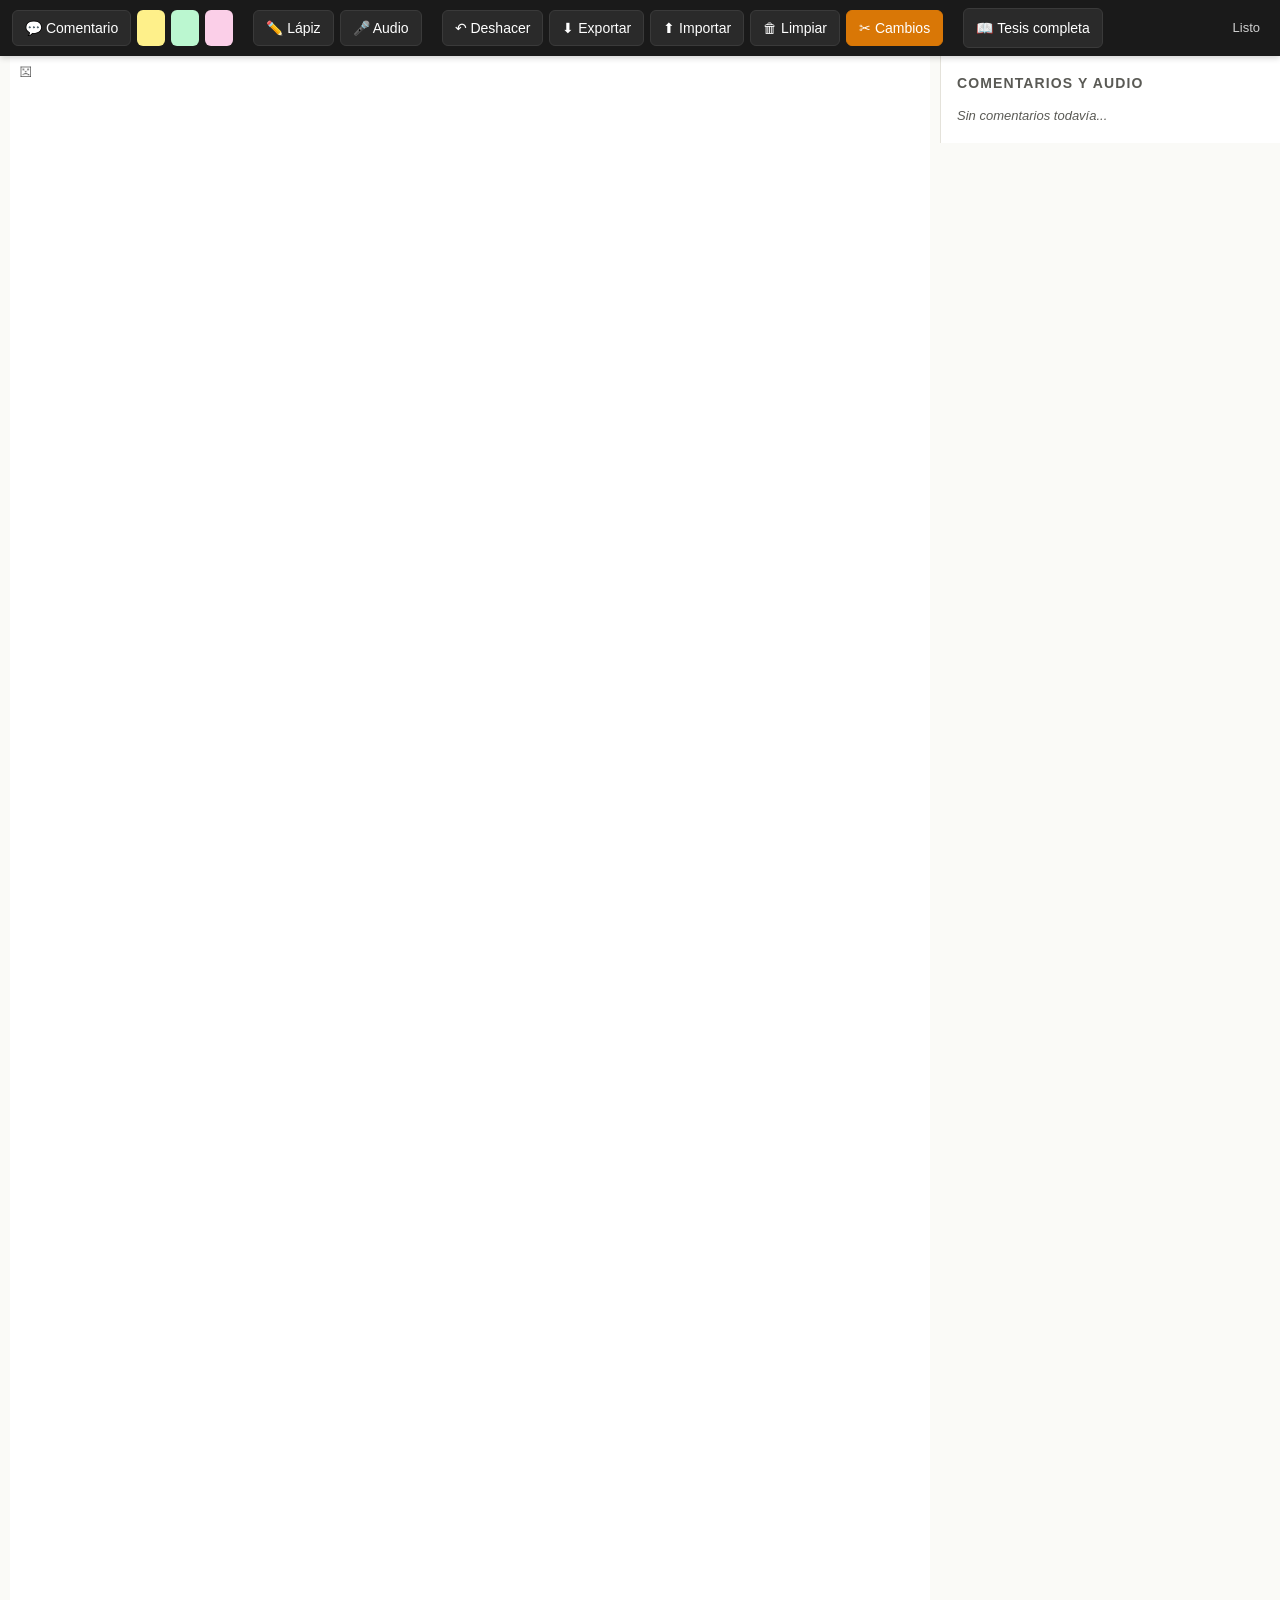
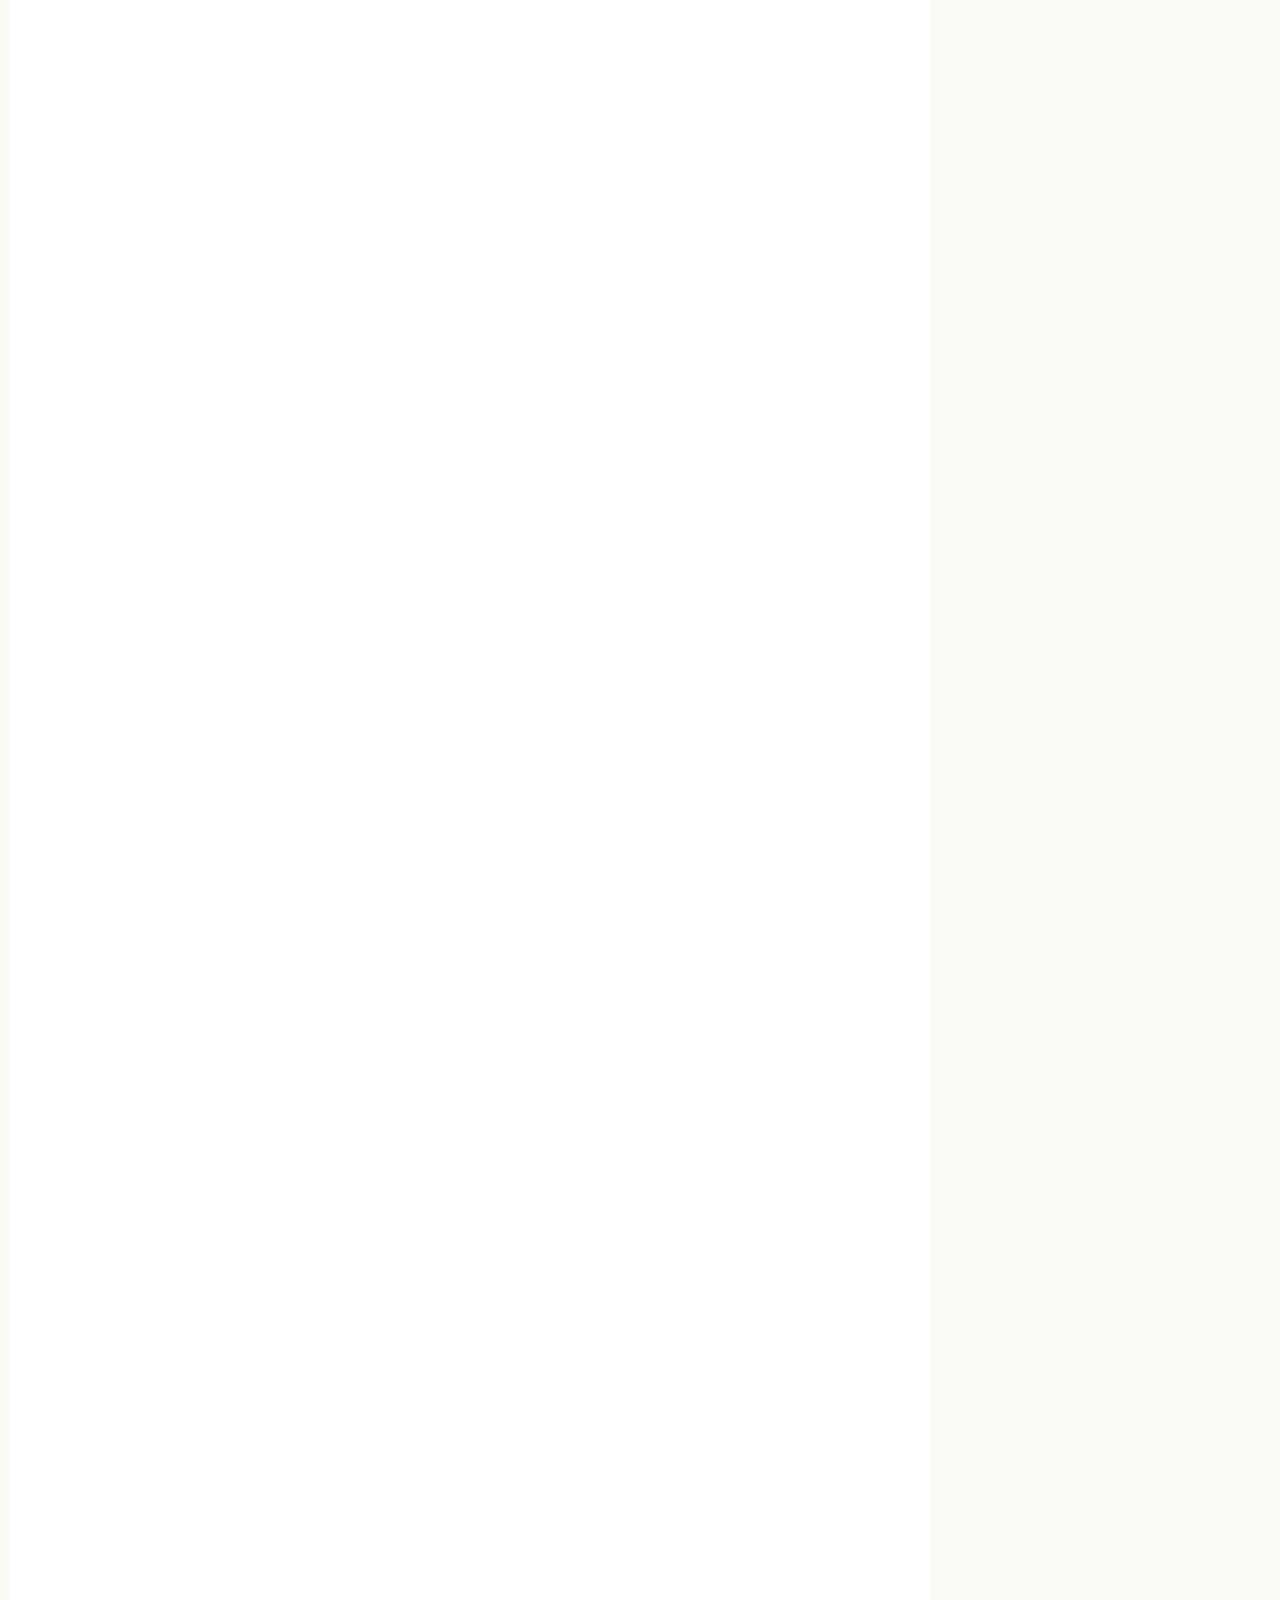
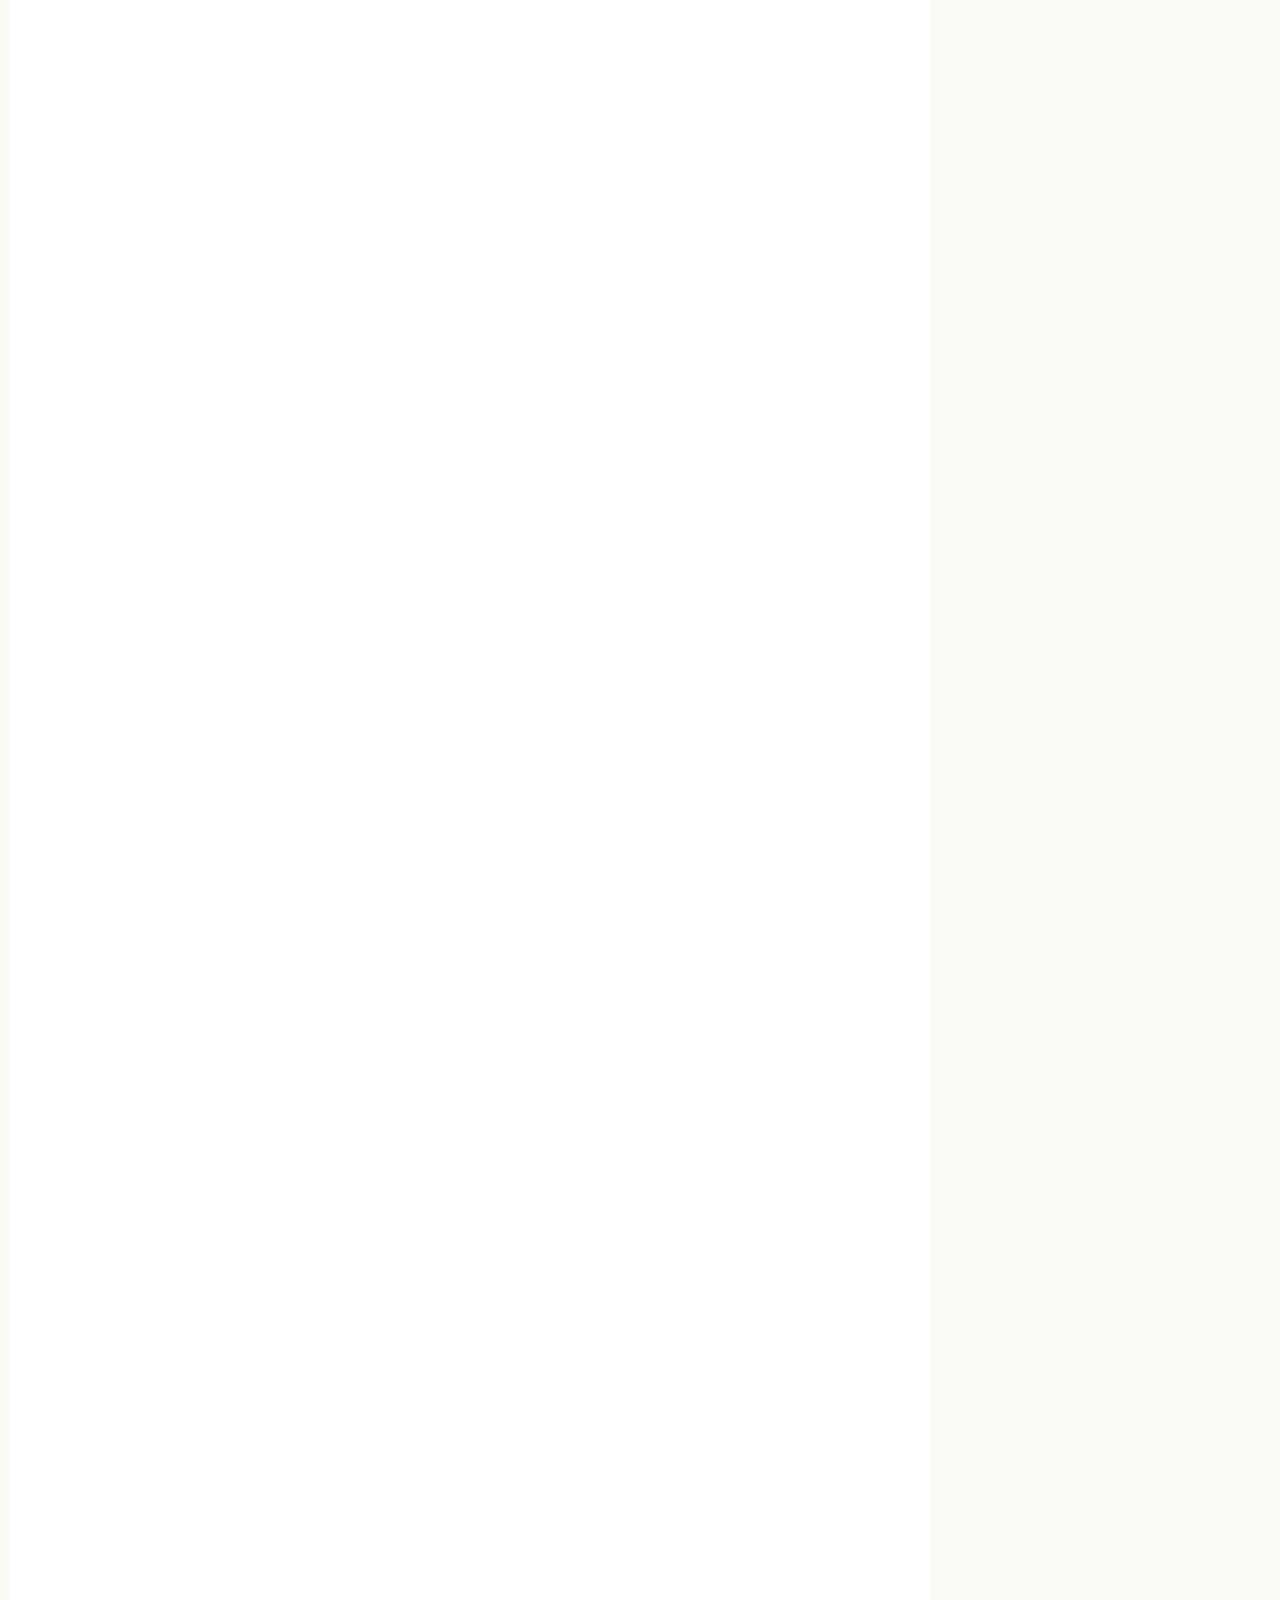
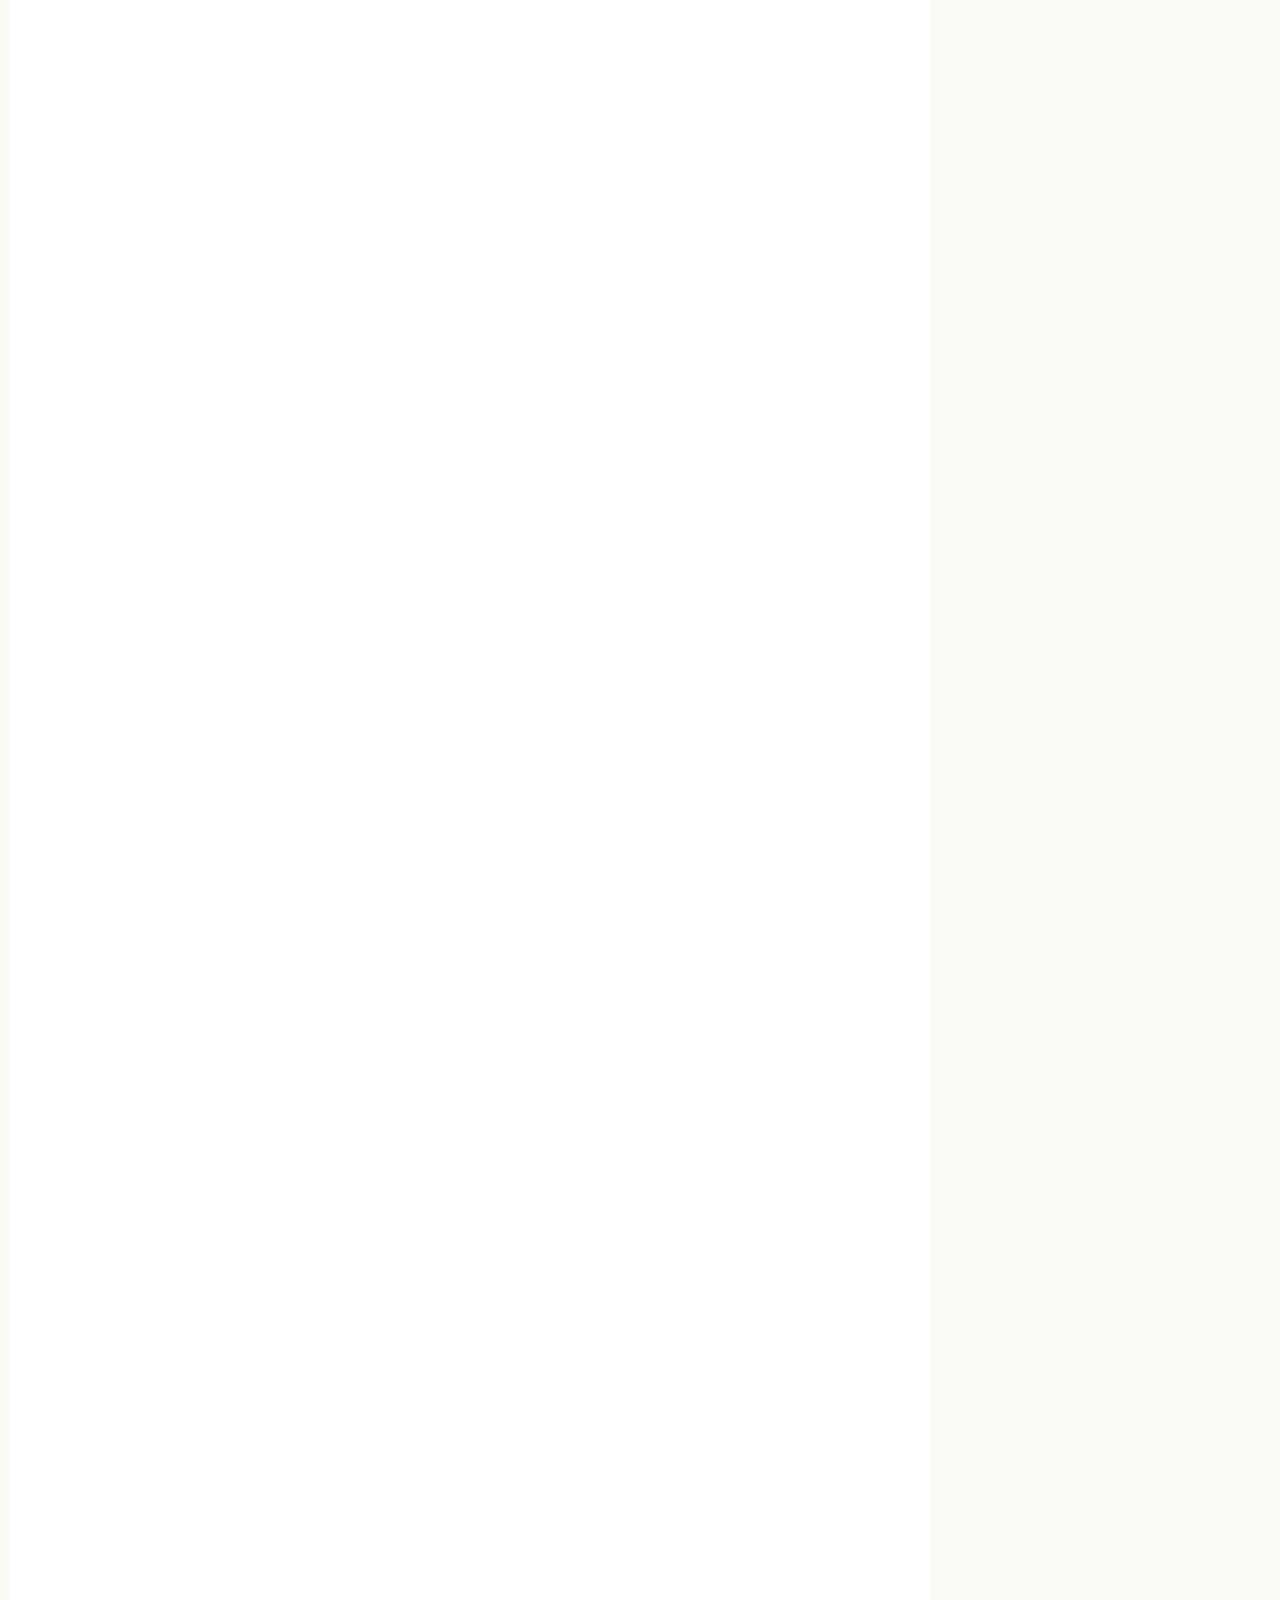
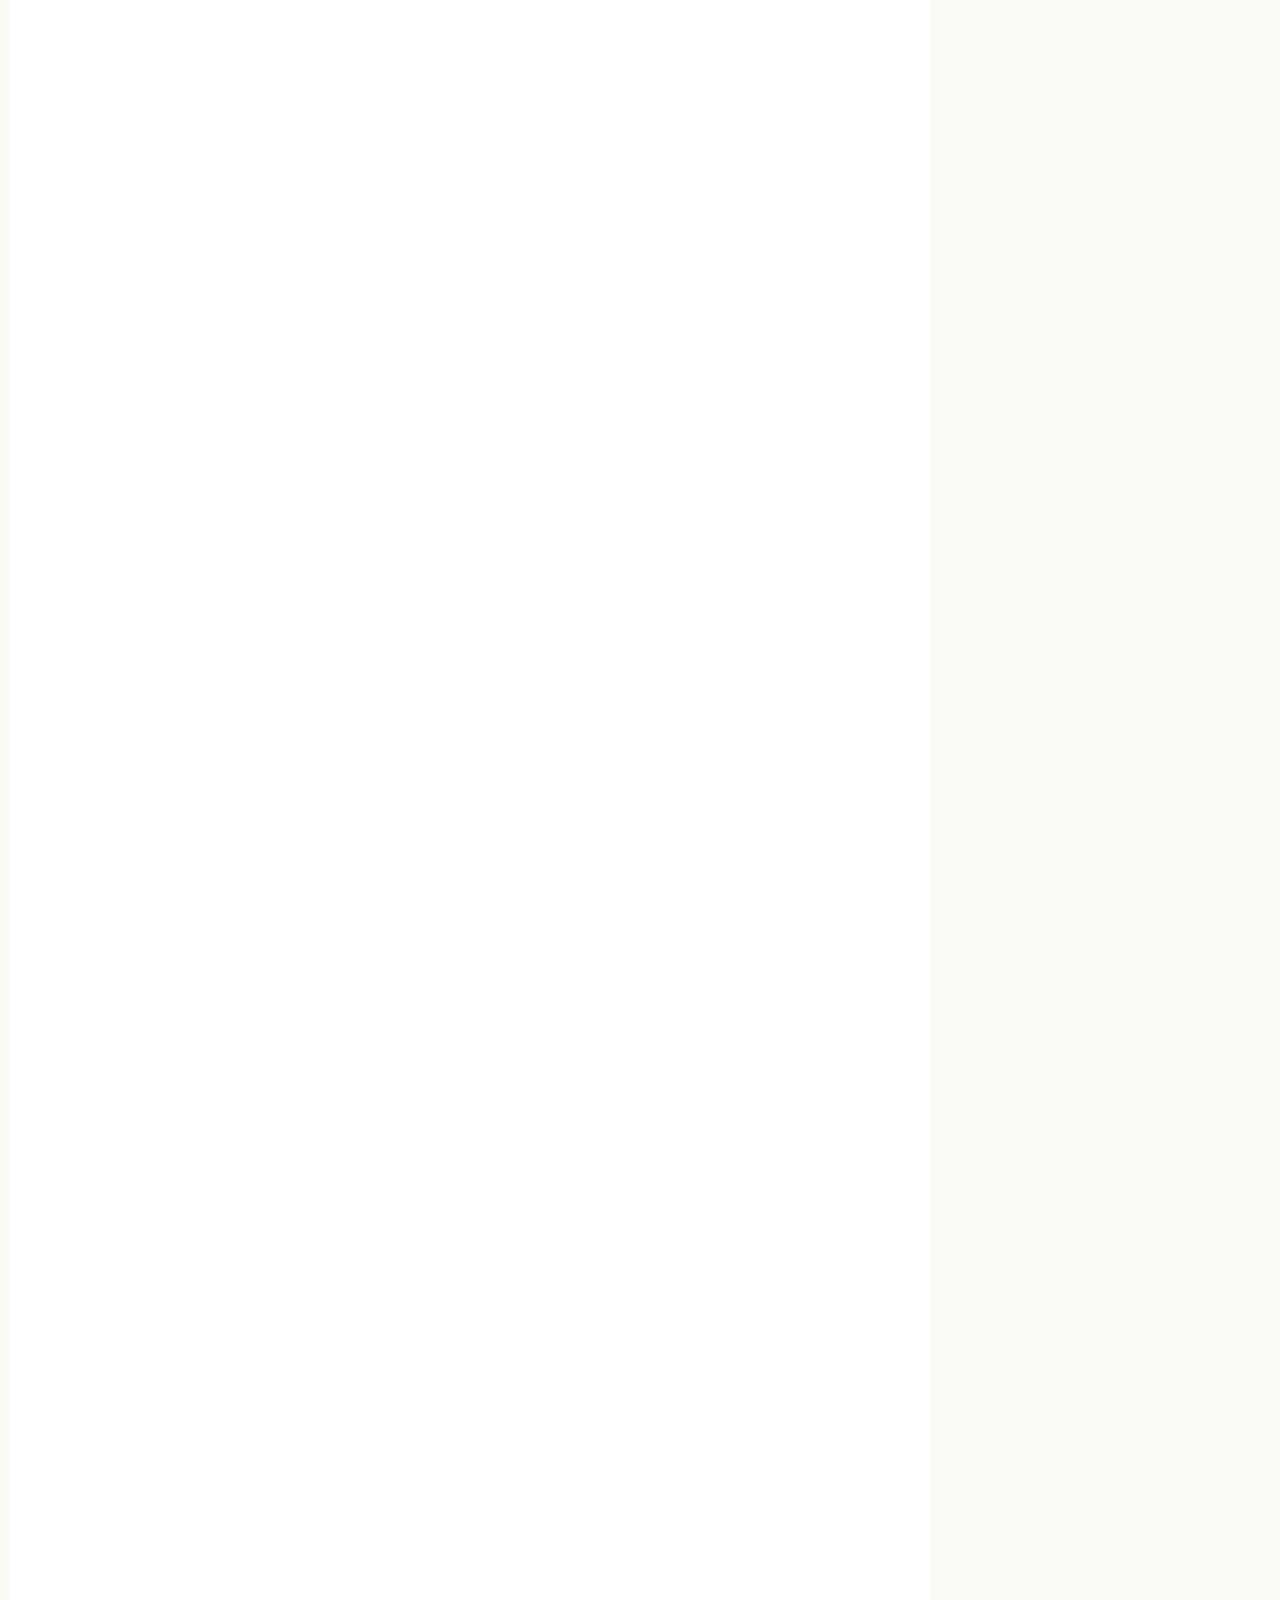
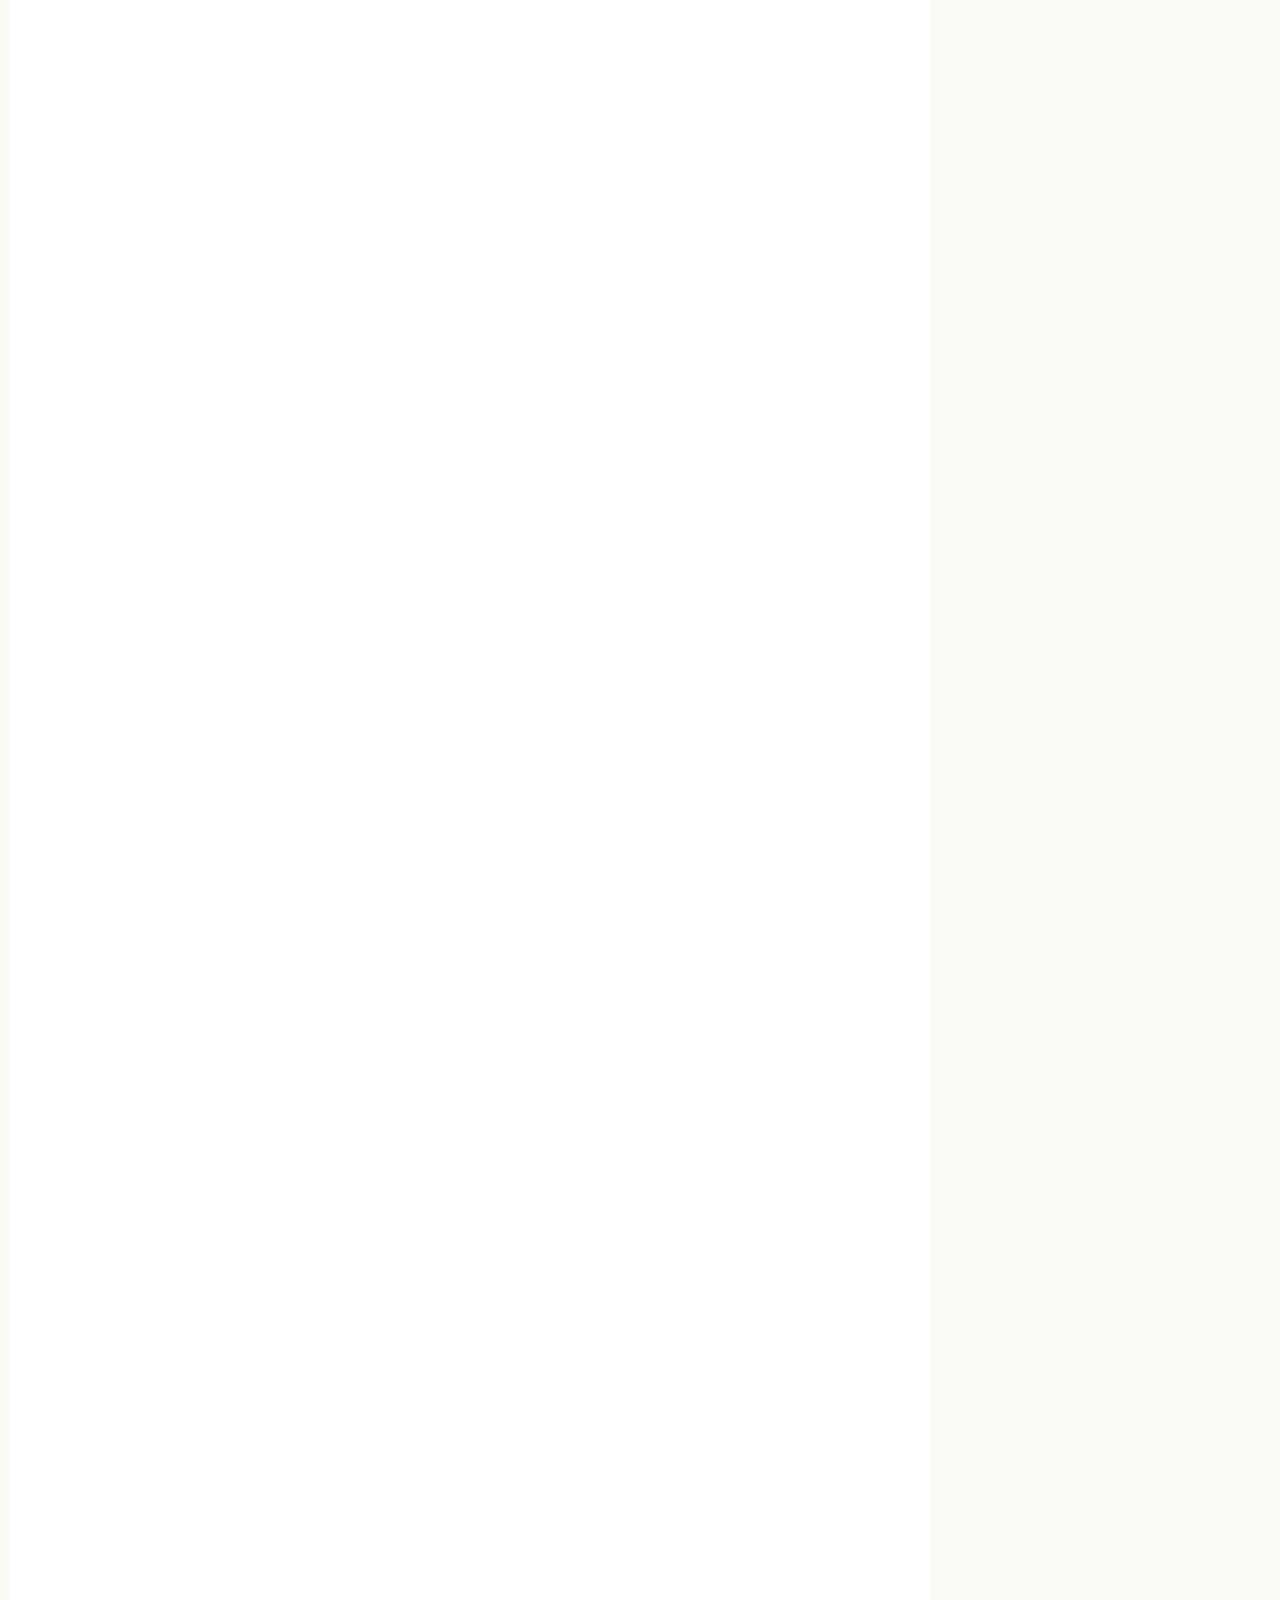
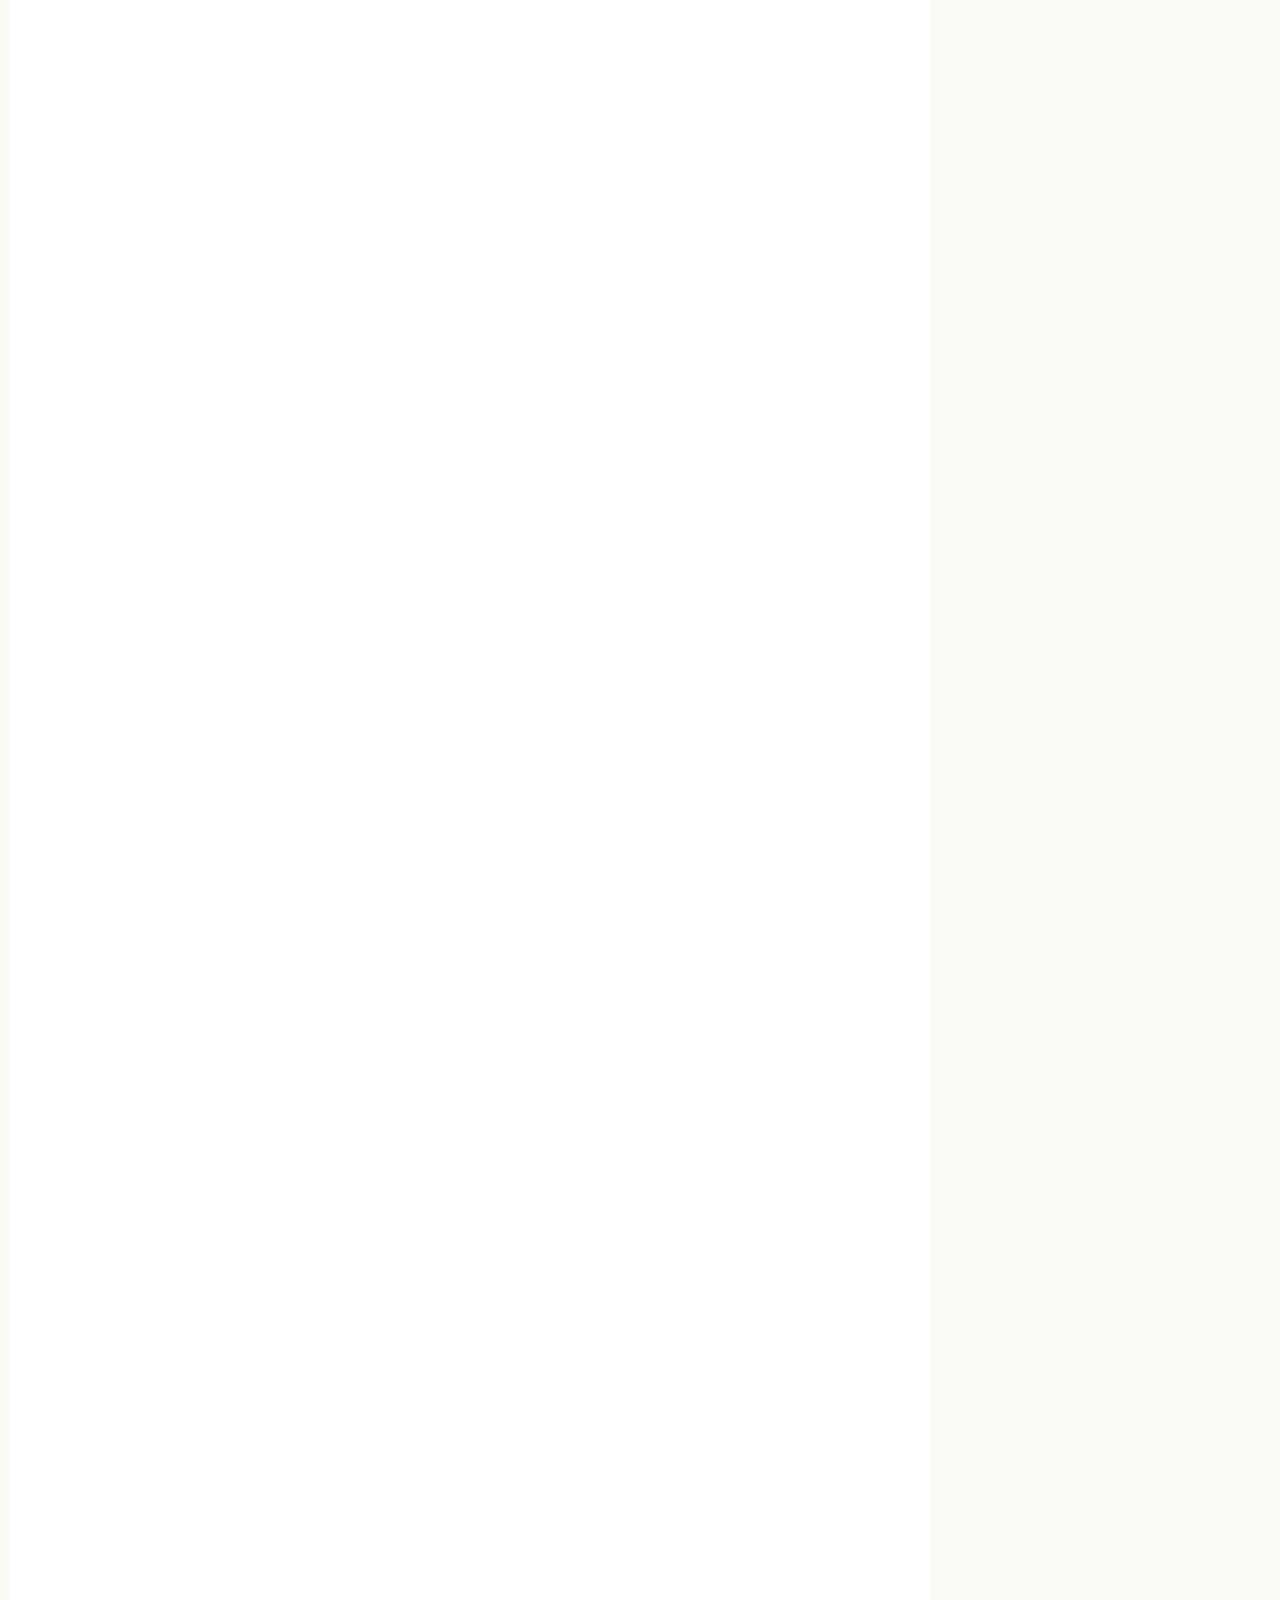
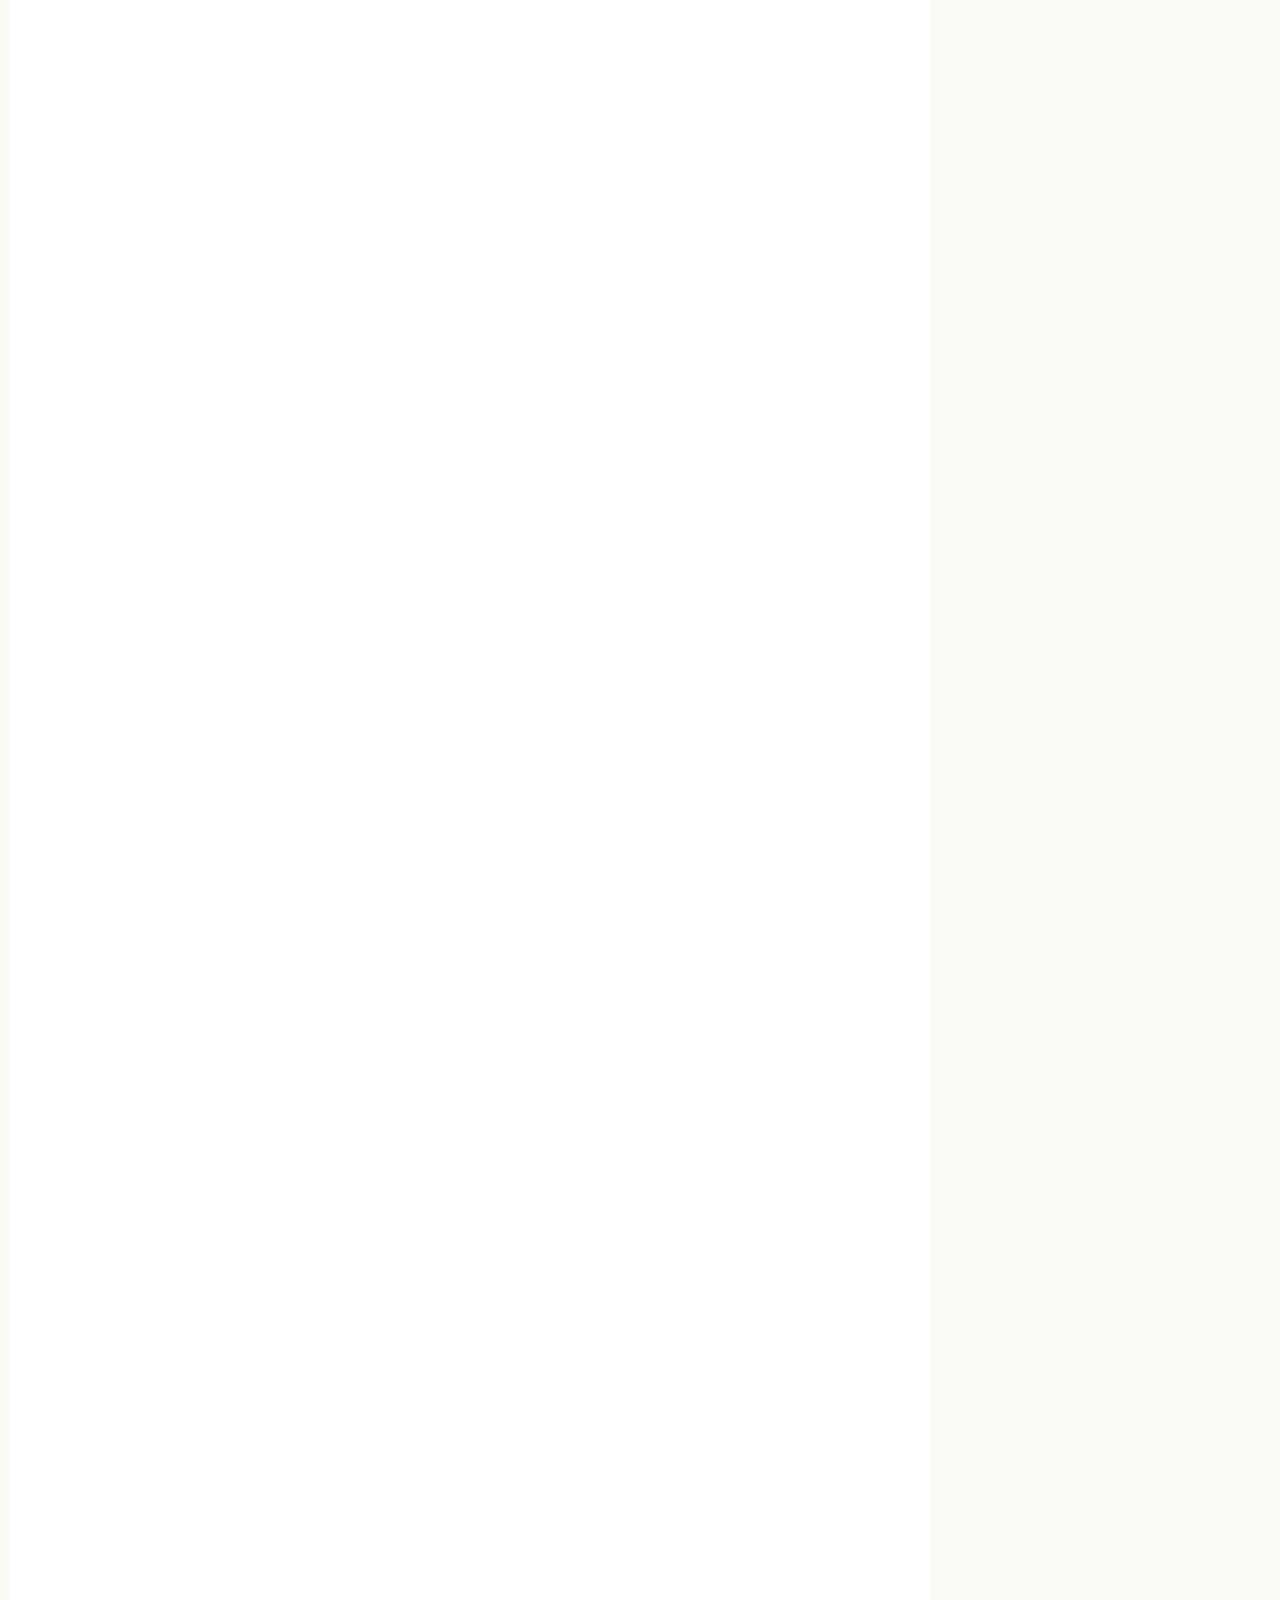
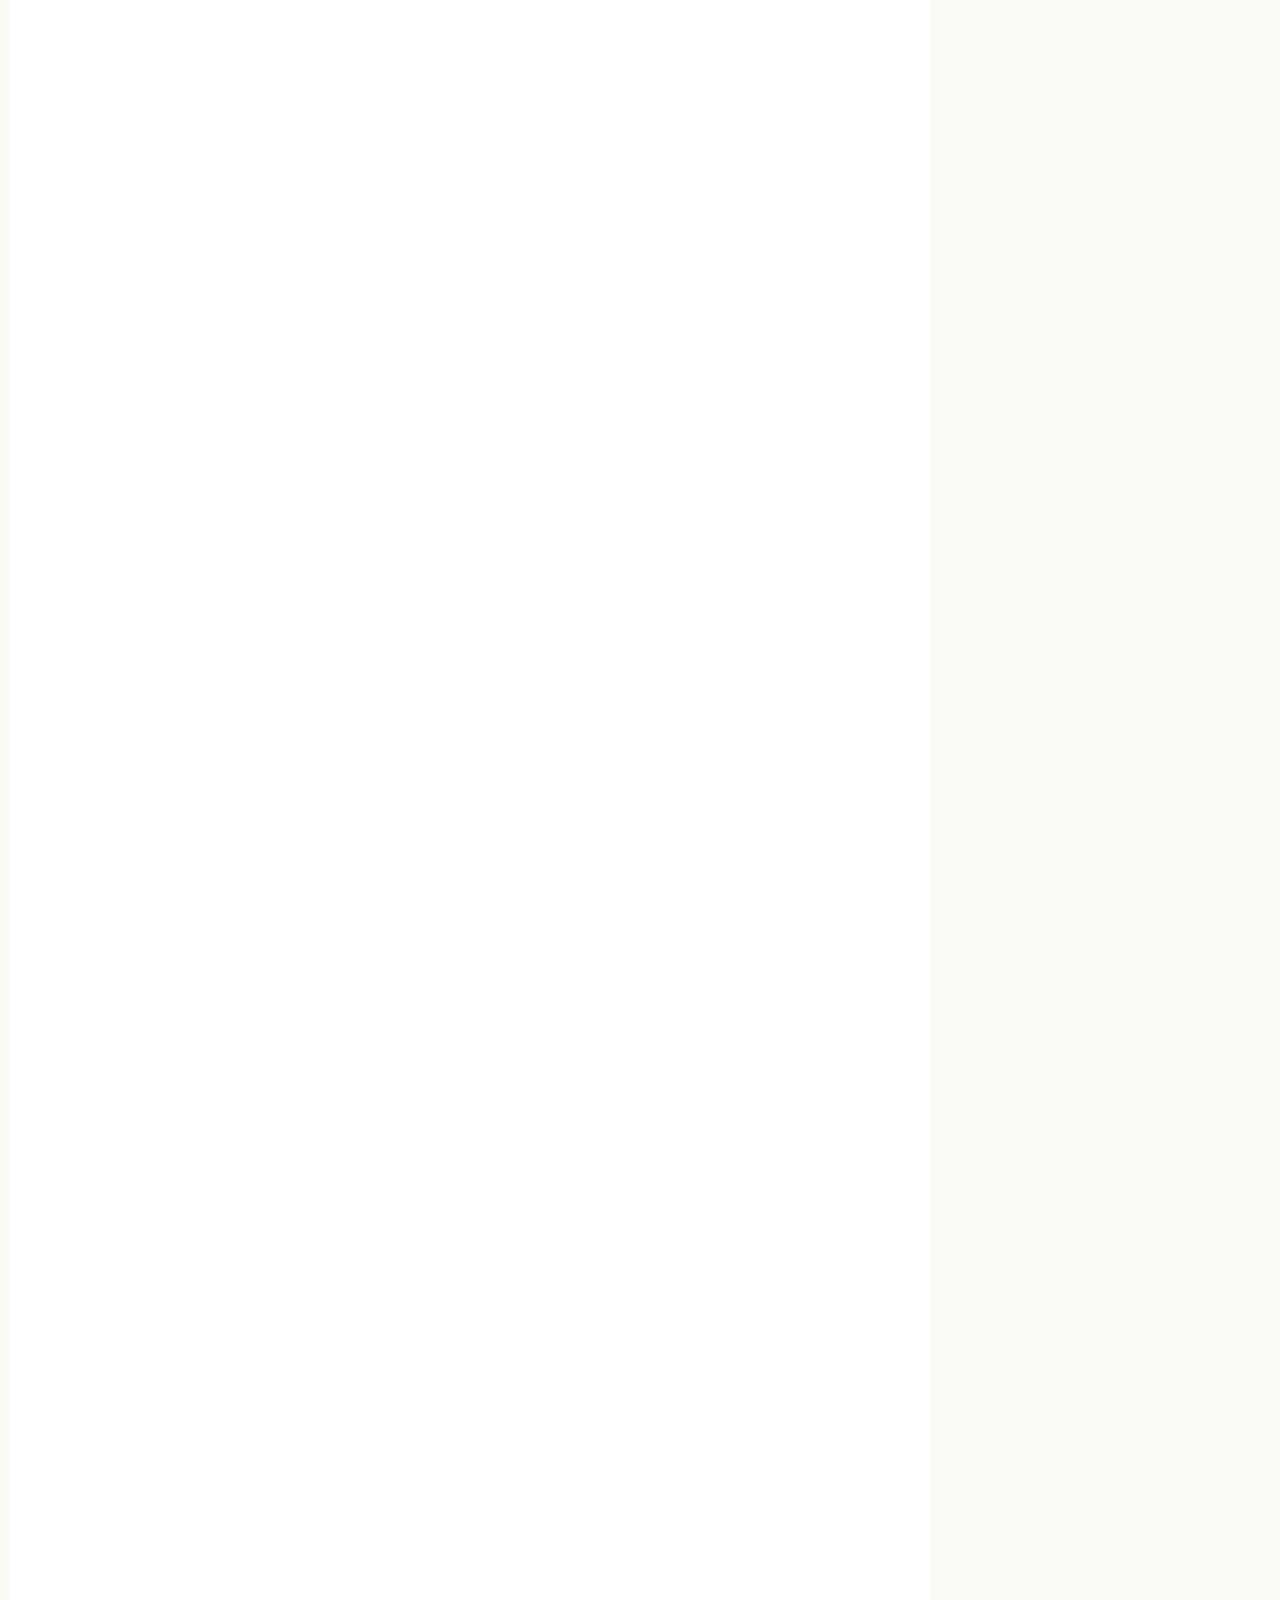
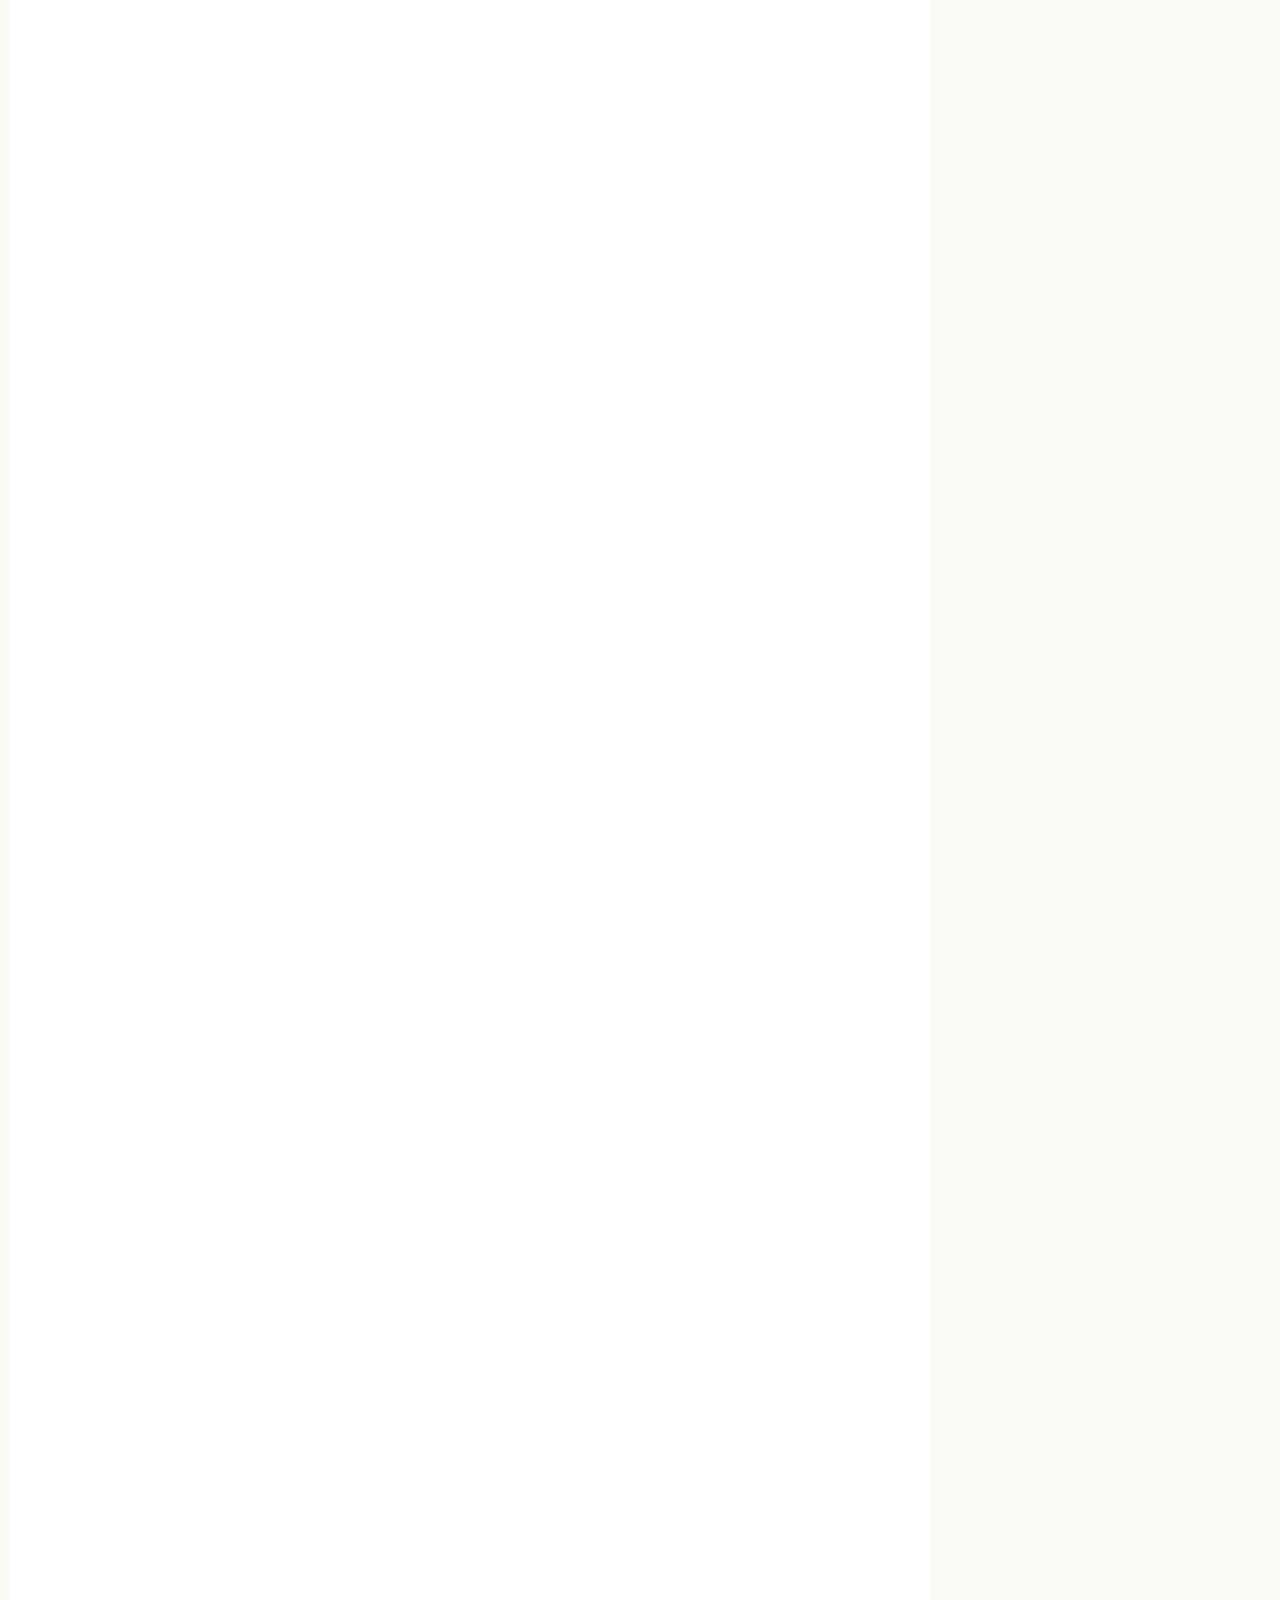
==== index.html @ 1a446d99 "Revisor interactivo Tesis v4 Steph" ====
<!doctype html>
<html lang="es">
<head>
<meta charset="utf-8">
<meta name="viewport" content="width=device-width, initial-scale=1, viewport-fit=cover">
<title>Revisor &middot; Tesis v4 &middot; Acceso a la justicia migratoria aeroportuaria</title>
<style>

:root{
  --bg:#fafaf7;
  --surface:#ffffff;
  --ink:#1a1a1a;
  --muted:#5a5a55;
  --accent:#d97706;
  --accent-soft:#fffbeb;
  --accent-strong:#92400e;
  --blue:#2563eb;
  --blue-soft:#f5f8ff;
  --red:#dc2626;
  --line:#e4e2da;
  --hl-yellow:#fef08a;
  --hl-green:#bbf7d0;
  --hl-pink:#fbcfe8;
  --anchor:#fde68a;
  --shadow:0 2px 4px rgba(0,0,0,0.04), 0 1px 2px rgba(0,0,0,0.06);
}

*{box-sizing:border-box}
html,body{margin:0;padding:0}
body{
  font-family: -apple-system, BlinkMacSystemFont, "Segoe UI", Roboto, "Helvetica Neue", Arial, sans-serif;
  font-size: 17px;
  line-height: 1.6;
  color: var(--ink);
  background: var(--bg);
  -webkit-font-smoothing: antialiased;
  -webkit-text-size-adjust: 100%;
}

.toolbar{
  position: sticky;
  top: 0;
  left: 0;
  right: 0;
  height: 56px;
  background: #1a1a1a;
  color: #ffffff;
  display: flex;
  align-items: center;
  gap: 6px;
  padding: 0 12px;
  z-index: 1000;
  box-shadow: 0 2px 6px rgba(0,0,0,0.18);
  overflow-x: auto;
  white-space: nowrap;
}
.toolbar button{
  background: #2a2a2a;
  color: #ffffff;
  border: 1px solid #3a3a3a;
  border-radius: 6px;
  padding: 8px 12px;
  font-size: 14px;
  cursor: pointer;
  min-height: 36px;
  font-family: inherit;
  transition: background 120ms ease;
}
.toolbar button:hover{ background:#3a3a3a }
.toolbar button.active{ background: var(--accent); border-color: var(--accent) }
.toolbar a.tool-btn{
  background: #2a2a2a;
  color: #ffffff;
  border: 1px solid #3a3a3a;
  border-radius: 6px;
  padding: 8px 12px;
  font-size: 14px;
  cursor: pointer;
  min-height: 36px;
  font-family: inherit;
  text-decoration: none;
  display: inline-flex;
  align-items: center;
  gap: 4px;
  transition: background 120ms ease;
}
.toolbar a.tool-btn:hover{ background:#3a3a3a }
.toolbar .swatch{
  width: 28px; height: 28px; border-radius: 6px;
  border: 2px solid transparent; cursor: pointer; padding: 0;
}
.toolbar .swatch.hl-yellow{ background: var(--hl-yellow) }
.toolbar .swatch.hl-green{ background: var(--hl-green) }
.toolbar .swatch.hl-pink{ background: var(--hl-pink) }
.toolbar .swatch:hover{ border-color: #ffffff }
.toolbar .spacer{ flex: 0 0 8px }
.toolbar #status{
  margin-left: auto;
  font-size: 13px;
  color: #cfcfcf;
  padding: 0 8px;
}

.layout{
  display: grid;
  grid-template-columns: 1fr 340px;
  gap: 0;
  align-items: start;
}

main#doc-root{
  position: relative;
  max-width: 920px;
  margin: 0 auto;
  padding: 32px 48px 80px;
  background: var(--bg);
}

#ink-canvas{
  position: absolute;
  top: 0; left: 0;
  pointer-events: none;
  z-index: 50;
}
body.pencil-mode #ink-canvas{ pointer-events: auto }
body.pencil-mode #editable-content{ caret-color: transparent }

header.doc-header{
  border-bottom: 2px solid var(--line);
  padding-bottom: 16px;
  margin-bottom: 28px;
}
header.doc-header h1{
  font-size: 26px;
  margin: 0 0 6px;
  font-weight: 700;
  letter-spacing: -0.01em;
}
header.doc-header .subtitle{
  color: var(--muted);
  font-size: 15px;
  margin: 0 0 14px;
}
.doc-meta{
  display: flex;
  flex-wrap: wrap;
  gap: 8px;
  margin: 0 0 14px;
}
.badge{
  display: inline-block;
  background: #eeece4;
  color: #3c3c38;
  border: 1px solid #d8d6cd;
  border-radius: 999px;
  padding: 3px 10px;
  font-size: 12px;
  font-weight: 500;
}
.badge-new{
  background: #fff3d6;
  color: #92400e;
  border-color: #f5d28a;
}
.badge-new-inline{
  display: inline-block;
  background: #fff3d6;
  color: #92400e;
  border: 1px solid #f5d28a;
  border-radius: 999px;
  padding: 2px 8px;
  font-size: 11px;
  font-weight: 600;
  margin-top: 6px;
}
.badge-warn{
  background: #fee2e2;
  color: #991b1b;
  border-color: #fca5a5;
}

.instrucciones{
  background: #fffdf6;
  border: 1px solid #f0e5c5;
  border-left: 4px solid var(--accent);
  border-radius: 8px;
  padding: 12px 16px;
  margin: 0 0 24px;
  font-size: 14px;
  color: #4a4a44;
}
.instrucciones h3{
  margin: 0 0 6px;
  font-size: 14px;
  color: var(--accent-strong);
  text-transform: uppercase;
  letter-spacing: 0.04em;
}
.instrucciones ol{ margin: 6px 0 0 18px; padding: 0 }
.instrucciones li{ margin: 2px 0 }

#editable-content{
  outline: none;
  position: relative;
  z-index: 1;
}
#editable-content:focus{
  outline: none;
}

/* Contenido tesis */
section.mapa, section.intro-resumen, section.capitulo, section.conclusiones-resumen{
  margin: 0 0 36px;
  padding: 24px 24px 20px;
  background: var(--surface);
  border: 1px solid var(--line);
  border-radius: 12px;
  box-shadow: var(--shadow);
}
section h2{
  font-size: 22px;
  margin: 0 0 12px;
  font-weight: 700;
  color: var(--ink);
  letter-spacing: -0.01em;
}
section h3{
  font-size: 16px;
  margin: 18px 0 8px;
  font-weight: 600;
  color: var(--accent-strong);
  text-transform: uppercase;
  letter-spacing: 0.04em;
}
section p{ margin: 8px 0 }
section ul, section ol{ padding-left: 22px; margin: 8px 0 }
section li{ margin: 6px 0 }
section blockquote{
  margin: 10px 0;
  padding: 10px 14px;
  background: #f6f4ec;
  border-left: 3px solid var(--accent);
  font-style: italic;
  color: #3c3c38;
  border-radius: 0 6px 6px 0;
}
section .meta{
  display: flex;
  flex-wrap: wrap;
  gap: 6px;
  margin: 0 0 14px;
}

/* Mapa */
.mapa-intro{
  color: var(--muted);
  font-size: 14px;
  margin: 0 0 16px;
}
.mapa-grid{
  display: grid;
  grid-template-columns: repeat(auto-fit, minmax(180px, 1fr));
  gap: 12px;
}
.mapa-card{
  display: block;
  text-decoration: none;
  color: inherit;
  background: #fbfaf3;
  border: 1px solid var(--line);
  border-radius: 10px;
  padding: 14px;
  transition: transform 140ms ease, box-shadow 140ms ease, border-color 140ms ease;
  cursor: pointer;
}
.mapa-card:hover{
  transform: translateY(-2px);
  box-shadow: 0 6px 14px rgba(0,0,0,0.06);
  border-color: #c9c5b3;
}
.mapa-card.has-new{
  border-top: 3px solid var(--accent);
}
.mapa-card .card-num{
  display: inline-block;
  font-size: 11px;
  font-weight: 700;
  letter-spacing: 0.08em;
  color: var(--accent-strong);
  background: var(--accent-soft);
  border-radius: 4px;
  padding: 2px 6px;
  margin-bottom: 6px;
}
.mapa-card h3{
  font-size: 15px;
  margin: 4px 0 6px;
  text-transform: none;
  letter-spacing: 0;
  color: var(--ink);
}
.mapa-card p{
  font-size: 13px;
  color: var(--muted);
  margin: 0 0 8px;
}
.mapa-card .card-meta{
  display: block;
  font-size: 11px;
  color: var(--muted);
  margin-top: 4px;
}

/* Secciones nuevas resaltadas */
.seccion-nueva{
  background: var(--accent-soft);
  border-left: 4px solid var(--accent);
  padding: 14px 16px;
  border-radius: 0 8px 8px 0;
  margin: 14px 0;
}
.seccion-nueva h3{
  color: var(--accent-strong);
}

/* Anchors y highlights */
mark.h-yellow{ background: var(--hl-yellow); padding: 0 2px; border-radius: 2px }
mark.h-green{ background: var(--hl-green); padding: 0 2px; border-radius: 2px }
mark.h-pink{ background: var(--hl-pink); padding: 0 2px; border-radius: 2px }

.anchor-marker{
  background: var(--anchor);
  padding: 0 2px;
  box-shadow: 0 0 0 1px var(--accent);
  cursor: pointer;
  border-radius: 2px;
  transition: background 200ms ease, box-shadow 200ms ease;
}
.anchor-marker[data-active="1"]{
  background: #fcd34d;
  box-shadow: 0 0 0 2px var(--accent);
}

ins.user-ins{
  background: #d1fae5;
  color: #064e3b;
  text-decoration: none;
  padding: 0 1px;
  border-radius: 2px;
}
del.user-del{
  background: #fee2e2;
  color: #991b1b;
  text-decoration: line-through;
  padding: 0 1px;
  border-radius: 2px;
}

/* Sidebar */
aside.sidebar{
  position: sticky;
  top: 56px;
  max-height: calc(100vh - 56px);
  overflow-y: auto;
  background: var(--surface);
  border-left: 1px solid var(--line);
  padding: 16px;
}
aside.sidebar h2{
  font-size: 14px;
  text-transform: uppercase;
  letter-spacing: 0.08em;
  color: var(--muted);
  margin: 0 0 12px;
  font-weight: 600;
}
#comments-list{
  display: flex;
  flex-direction: column;
  gap: 10px;
}
.comment-card{
  background: #fffdf6;
  border-left: 3px solid var(--accent);
  border-radius: 0 6px 6px 0;
  padding: 10px 12px;
  font-size: 14px;
}
.comment-card.audio-card{
  background: var(--blue-soft);
  border-left-color: var(--blue);
}
.comment-card .card-head{
  display: flex;
  justify-content: space-between;
  align-items: baseline;
  gap: 8px;
  margin-bottom: 4px;
}
.comment-card .anchor-link{
  font-size: 11px;
  text-transform: uppercase;
  letter-spacing: 0.06em;
  color: var(--accent-strong);
  cursor: pointer;
  background: none;
  border: none;
  padding: 0;
  font-family: inherit;
}
.comment-card.audio-card .anchor-link{ color: var(--blue) }
.comment-card .anchor-link:hover{ text-decoration: underline }
.comment-card .delete{
  font-size: 12px;
  color: #999;
  background: none;
  border: none;
  cursor: pointer;
  padding: 2px 6px;
  border-radius: 4px;
}
.comment-card .delete:hover{
  color: var(--red);
  background: #fee2e2;
}
.comment-card .body{
  margin-top: 4px;
  color: #3c3c38;
  word-wrap: break-word;
}
.comment-card audio{
  width: 100%;
  margin-top: 6px;
  display: block;
}
.comment-card .ts{
  font-size: 11px;
  color: var(--muted);
  margin-top: 4px;
}
#empty-state{
  color: var(--muted);
  font-size: 13px;
  font-style: italic;
  margin: 0;
}

/* Ocultar cards cuando el anchor está fuera de viewport */
.comment-card.collapsed{ display: none; }

/* Anchor de audio */
.anchor-marker.audio-anchor {
  background: transparent;
  box-shadow: 0 0 0 2px #2563eb;
  border-radius: 3px;
  padding: 1px 4px;
}
.anchor-marker.audio-anchor:hover {
  background: rgba(37, 99, 235, 0.08);
}
.anchor-marker.audio-anchor::before { content: "🎙 "; font-size: 11px; }

/* Responsive */
@media (max-width: 900px){
  .layout{
    grid-template-columns: 1fr;
  }
  main#doc-root{
    padding: 20px 18px 60px;
  }
  aside.sidebar{
    position: relative;
    top: 0;
    max-height: none;
    border-left: none;
    border-top: 1px solid var(--line);
  }
}

@media (pointer: coarse){
  .toolbar button{
    min-height: 44px;
    min-width: 44px;
    padding: 10px 14px;
    font-size: 15px;
  }
  .toolbar .swatch{
    width: 36px;
    height: 36px;
  }
  .comment-card .delete{ padding: 6px 10px }
  .comment-card .anchor-link{ padding: 4px 0 }
}

@media print{
  .toolbar, aside.sidebar, #ink-canvas{ display: none !important }
  .layout{ grid-template-columns: 1fr }
  main#doc-root{ max-width: 100%; padding: 0 }
  section{ break-inside: avoid; box-shadow: none; border: 1px solid #ccc }
}

</style>
</head>
<body>

<div class="toolbar" id="toolbar">
  <button id="btn-comment" title="Agregar comentario sobre la selecci&oacute;n">&#128172; Comentario</button>
  <button class="swatch hl-yellow" id="hl-yellow" title="Resaltar amarillo"></button>
  <button class="swatch hl-green" id="hl-green" title="Resaltar verde"></button>
  <button class="swatch hl-pink" id="hl-pink" title="Resaltar rosa"></button>
  <span class="spacer"></span>
  <button id="btn-pencil" title="L&aacute;piz (Apple Pencil)">&#9999;&#65039; L&aacute;piz</button>
  <button id="btn-audio" title="Grabar comentario de audio">&#127908; Audio</button>
  <span class="spacer"></span>
  <button id="btn-undo" title="Deshacer">&#8630; Deshacer</button>
  <button id="btn-export" title="Exportar anotaciones a JSON">&#11015; Exportar</button>
  <button id="btn-import" title="Importar anotaciones desde JSON">&#11014; Importar</button>
  <button id="btn-clear" title="Limpiar todo">&#128465; Limpiar</button>
  <button class="tool-btn active" id="btn-track-changes" title="Marcar cambios al editar (verde=insert, rojo=delete)"><span class="ico">&#9986;</span> Cambios</button>
  <span class="spacer"></span>
  <a class="tool-btn" id="btn-full-thesis" href="revisor-tesis-v4-completa.html" target="_blank" rel="noopener" title="Abrir tesis completa interactiva en nueva pestaña"><span class="ico">&#128214;</span> Tesis completa</a>
  <input type="file" id="file-import" accept=".json" style="display:none">
  <span id="status">Listo</span>
</div>

<div class="layout">

  <main id="doc-root">
    <canvas id="ink-canvas"></canvas>

    <header class="doc-header">
      <h1>Tesis v4 &middot; Acceso a la justicia migratoria aeroportuaria</h1>
      <p class="subtitle">Resumen explicativo para revisi&oacute;n &middot; Steph &middot; 2026-05-19</p>
      <div class="doc-meta">
        <span class="badge">72,133 palabras totales</span>
        <span class="badge">~160 hojas</span>
        <span class="badge badge-new">v4 reestructurada seg&uacute;n briefing</span>
        <span class="badge">Hip&oacute;tesis: el marco NO garantiza</span>
      </div>
      <div class="instrucciones">
        <h3>C&oacute;mo usar este revisor</h3>
        <ol>
          <li>Edita el texto directamente, como en Google Docs. El estado se autoguarda en este iPad.</li>
          <li>Selecciona texto y toca un color para resaltar (amarillo, verde, rosa).</li>
          <li>Selecciona texto y toca &laquo;Comentario&raquo; para anclar una nota; aparece en la barra lateral.</li>
          <li>Toca &laquo;L&aacute;piz&raquo; para activar el modo Apple Pencil y dibujar sobre el documento. T&oacute;calo de nuevo para volver a editar texto.</li>
          <li>Toca &laquo;Audio&raquo; para grabar un comentario de voz anclado a la secci&oacute;n actual. Vuelve a tocarlo para detener.</li>
          <li>Cuando termines, toca &laquo;Exportar&raquo; para bajar un JSON con todas tus anotaciones y m&aacute;ndalo a Pedro.</li>
        </ol>
      </div>
    </header>

    <div contenteditable="true" id="editable-content" spellcheck="false">
<!-- ============ mapa.html ============ -->
<section class="mapa">
  <h2>Mapa de la tesis</h2>
  <p class="mapa-intro">5 capítulos siguiendo secuencia caracterización, sistematización, análisis, diagnóstico, propuesta.</p>
  <div class="mapa-grid">
    <a class="mapa-card" href="#cap-1">
      <span class="card-num">I</span>
      <h3>Movilidad y control migratorio</h3>
      <p>Aeropuerto como espacio jurídico, sujetos, momentos críticos.</p>
      <span class="card-meta">3 secciones · 10,257 palabras</span>
    </a>
    <a class="mapa-card has-new" href="#cap-2">
      <span class="card-num">II</span>
      <h3>Estándar constitucional, interamericano e internacional</h3>
      <p>Marco normativo, interamericano, debida diligencia y buena administración.</p>
      <span class="card-meta">6 secciones · 12,349 palabras</span>
      <span class="badge-new-inline">2 nuevas: §2.5, §2.6</span>
    </a>
    <a class="mapa-card has-new" href="#cap-3">
      <span class="card-num">III</span>
      <h3>Régimen jurídico interno y procedimiento</h3>
      <p>LM, Reglamento, LFPA, garantías mínimas, aerolíneas.</p>
      <span class="card-meta">6 secciones · 13,467 palabras</span>
      <span class="badge-new-inline">1 nueva: §3.6</span>
    </a>
    <a class="mapa-card" href="#cap-4">
      <span class="card-num">IV</span>
      <h3>Diagnóstico de brechas</h3>
      <p>Mapa por etapa, barreras estructurales, evidencia, mecanismos de exigibilidad.</p>
      <span class="card-meta">5 secciones · 10,319 palabras</span>
    </a>
    <a class="mapa-card" href="#cap-5">
      <span class="card-num">V</span>
      <h3>Propuesta: protocolo mínimo (PUGREMA)</h3>
      <p>Acuerdo administrativo INM, fases 0-4h y 4-24h, KPIs, implementación.</p>
      <span class="card-meta">7 secciones · 10,292 palabras</span>
    </a>
  </div>
</section>


<!-- ============ introduccion.html ============ -->
<section class="intro-resumen" data-section-id="introduccion" id="introduccion">
  <h2>Introducción</h2>

  <div class="meta">
    <span class="badge">7 secciones (0.1-0.7)</span>
    <span class="badge">3,375 palabras</span>
  </div>

  <div class="problema">
    <h3>Planteamiento (0.1)</h3>
    <p>El ordenamiento mexicano reconoce con densidad formal el acceso a la justicia de las personas extranjeras, pero la praxis aeroportuaria lo desmiente. El problema es la distancia entre reconocimiento normativo y garantía efectiva al interior de la zona estéril: lagunas reglamentarias, praxis administrativa informal del INM e inaccesibilidad material del recurso judicial en ventanas de horas. Conforme al Boletín de la UPM-SEGOB, AICM, AIFA, Cancún, Guadalajara, Monterrey y Tijuana absorben más del noventa por ciento del flujo internacional y concentran los eventos de inadmisión, rechazo y retorno asistido. La falla no es vacío formal sino denegación sistémica estructural.</p>
  </div>

  <div class="preguntas">
    <h3>Pregunta principal (0.2)</h3>
    <blockquote>¿En qué medida el ordenamiento jurídico mexicano vigente garantiza el derecho humano de acceso a la justicia de las personas extranjeras en zonas aeroportuarias?</blockquote>
    <p class="sub">5 preguntas subordinadas, una por capítulo (naturaleza del espacio y sujetos; contenido normativo; régimen procedimental; brechas empíricas; instrumento jurídico-operativo de corrección).</p>
  </div>

  <div class="hipotesis">
    <h3>Hipótesis (0.4)</h3>
    <blockquote>El ordenamiento mexicano vigente al abril de 2026 NO garantiza de manera efectiva el derecho. El reconocimiento formal coexiste con lagunas reglamentarias, praxis administrativa informal y discrecional del INM, inaccesibilidad material del amparo en ventanas cortas y ausencia de controles externos efectivos.</blockquote>
    <p>La hipótesis es unitaria con dos caras. Primero, insuficiencia: el derecho integra el parámetro de regularidad pero no se asegura materialmente en el recinto aeroportuario. Segundo, identificación de causa estructural: convergencia de lagunas reglamentarias, praxis informal, inaccesibilidad del amparo y ausencia de controles. Tiene orientación propositiva: respuesta reglamentaria adoptable por acuerdo administrativo INM, sin requerir reforma legislativa previa.</p>
  </div>

  <div class="metodo">
    <h3>Metodología (0.5)</h3>
    <p>Dogmática jurídica con alcance analítico-crítico (Courtis, Ferrajoli). 6 métodos complementarios: dogmático, exegético, sistemático, teleológico, hermenéutico-constitucional y análisis jurisprudencial. Enfoque de derechos humanos transversal (ACNUDH) y principio pro persona como criterio rector (Castilla). Técnicas de investigación documental y análisis de criterios sobre fuentes primarias y secundarias. Corte normativo abril 2026. Sin trabajo empírico de campo: limitación deliberada, justificada por el alcance dogmático del trabajo, con línea empírica futura identificada en conclusiones.</p>
  </div>

  <div class="objetivos">
    <h3>Objetivos específicos (0.3)</h3>
    <ol>
      <li><strong>Caracterizar</strong> movilidad internacional y control migratorio aeroportuario (Cap I)</li>
      <li><strong>Reconstruir</strong> el estándar constitucional, interamericano e internacional (Cap II)</li>
      <li><strong>Sistematizar</strong> el régimen jurídico interno y procedimiento (Cap III)</li>
      <li><strong>Diagnosticar</strong> las brechas empíricas (Cap IV)</li>
      <li><strong>Formular</strong> el protocolo mínimo (PUGREMA) como respuesta (Cap V)</li>
    </ol>
  </div>

  <div class="revisar">
    <h3>Qué buscar al revisar la introducción</h3>
    <ul>
      <li>¿La hipótesis está suficientemente filosa para tu defensa, o conviene endurecer la afirmación de "denegación sistémica" desde la introducción?</li>
      <li>¿Las 5 preguntas subordinadas se mapean 1:1 con los 5 capítulos sin solapamiento, en particular entre la pregunta 2 (contenido normativo) y la pregunta 3 (régimen procedimental)?</li>
      <li>¿La delimitación aeroportuaria (0.6), con su precisión negativa (no fronteras terrestres ni COMAR ordinaria) y su precisión instrumental (acuerdo administrativo sin reforma legal previa), es defendible frente a un cuestionamiento de alcance?</li>
      <li>¿La metodología dogmática (0.5) justifica suficientemente la ausencia de trabajo de campo, o el sínodo puede leer la limitación como debilidad estructural en lugar de delimitación deliberada?</li>
      <li>¿La triple tensión planteada en 0.1 (constitucional, operativa, empírica) se sostiene como andamiaje del problema o suena retórica?</li>
    </ul>
  </div>
</section>


<!-- ============ cap-1.html ============ -->
<section class="capitulo" data-section-id="cap-1" id="cap-1">
  <h2>Capítulo I · La movilidad internacional y el control migratorio aeroportuario</h2>

  <div class="meta">
    <span class="badge">3 secciones</span>
    <span class="badge">10,257 palabras</span>
    <span class="badge">v4: consolidado de 7 a 3 secciones</span>
  </div>

  <div class="argumento">
    <h3>Argumento central</h3>
    <p>El capítulo sostiene que el aeropuerto internacional no es una zona de excepción jurídica sino territorio nacional pleno bajo la jurisdicción del Estado mexicano, conforme al artículo 42 de la CPEUM y al criterio del Comité de Derechos Humanos. La ficción importada de la <em>non-entry fiction</em> carece de sustento en el ordenamiento mexicano y opera, cuando se invoca, como cobertura informal para reducir garantías. Lo que sí tiene el aeropuerto son coordenadas fácticas singulares (compresión temporal de horas, aislamiento físico, asimetría informativa radical, barreras lingüísticas y consumación rápida del acto vía abordaje del vuelo de retorno) que tensionan la operatividad del bloque de constitucionalidad sin desactivarlo. La tesis fija el campo conceptual donde el Capítulo II construirá el estándar aplicable: la persona en movilidad humana es titular pleno de derechos humanos desde el desembarque, y todo acto del INM en el filtro está sujeto a control judicial.</p>
  </div>

  <div class="desarrollo">
    <h3>Cómo lo desarrolla</h3>
    <ul>
      <li><strong>1.1 Movilidad humana y migración:</strong> distingue movilidad humana como categoría amplia de derechos humanos (Corte IDH, SCJN) frente a migración como subcategoría administrativa con régimen cerrado de la LM (art. 52). La elección terminológica condiciona el procedimiento aeroportuario: si la autoridad se concibe solo como controladora, omite evaluación de vulnerabilidad y canalización; si se concibe como gestora de movilidad humana, integra estos deberes.</li>
      <li><strong>1.2 Sujetos en el filtro:</strong> tres tipologías con consecuencias jurídicas diferenciadas: persona con intención de internación (visitante, residente temporal, residente permanente, con motivación reforzada para el residente), persona en tránsito o conexión (factor tiempo y riesgo de incomunicación), y solicitante de protección internacional (activación de competencia COMAR y <em>non-refoulement</em>). Las barreras situacionales (idioma, salud, edad, discapacidad, interseccionalidad) se integran transversalmente dentro de cada subtipo, sin reificarlas como categorías autónomas.</li>
      <li><strong>1.3 Aeropuerto como espacio jurídico:</strong> establece la territorialidad plena con base en el artículo 42 CPEUM y refuta la ficción de extraterritorialidad; distingue cuatro zonas funcionales (primaria, secundaria, espera, estación migratoria) con regímenes operativos diferenciados pero estándar jurídico único; secuencia los cinco momentos críticos (filtro, segunda revisión, inadmisión, retorno, canalización); mapea actores (INM, aerolíneas con <em>carrier sanctions</em>, AFAC, concesionarios, consulados, COMAR, CNDH); y propone una definición operativa de acceso a la justicia descompuesta en siete criterios medibles (información comprensible, intérprete idóneo, comunicación externa, defensa técnica, registro, revisión efectiva, remedio).</li>
    </ul>
  </div>

  <div class="fuentes">
    <h3>Citas y fuentes clave</h3>
    <ul>
      <li>Art. 1°, 14, 16, 17, 27, 29 y 42 CPEUM (territorialidad y bloque de constitucionalidad)</li>
      <li>OC-21/14, OC-25/18, OC-18/03 y OC-16/99 Corte IDH (movilidad humana, jurisdicción <em>de facto</em>, debido proceso lingüístico)</li>
      <li><em>Familia Pacheco Tineo vs. Bolivia</em> (2013) y <em>Vélez Loor vs. Panamá</em> (2010) Corte IDH (catálogo mínimo de garantías procesales en procedimientos migratorios)</li>
      <li>Comité DH ONU, Observación General No. 31, párr. 10 (zonas de tránsito de aeropuertos bajo jurisdicción)</li>
      <li>SCJN, Amparo en Revisión 481/2024 y <em>Protocolo para Juzgar Casos que Involucren Personas Migrantes</em> (2021)</li>
      <li>LM (arts. 19, 20, 37, 43, 52, 54, 60, 99, 100, 106, 107, 118-120, 146); RLM (arts. 60, 78, 109); LRPCAP (arts. 6° y 21)</li>
      <li>Convención sobre el Estatuto de los Refugiados (1951), art. 33; CVRC (1963), art. 36</li>
      <li>CNDH, Recomendaciones 86/2024 y 75/2025 dirigidas al INM</li>
      <li>Doctrina: Fernández Ruiz (2019), Carbonell (2023), Pelayo Moller (2019), González Le Saux (2021), Cappelletti y Garth (1996), Ferrer Mac-Gregor y Herrera García (2013)</li>
    </ul>
  </div>

  <div class="cambios">
    <h3>Qué cambió vs v3.1</h3>
    <p>Consolidación estructural de 7 a 3 secciones conforme al briefing v4. La sección §1.7 Síntesis fue eliminada; sus contenidos quedan reabsorbidos en el cierre de 1.3 que dispara hacia el Capítulo II. Las barreras de vulnerabilidad, que en v3.1 ocupaban sección propia, ahora se distribuyen como elementos transversales dentro de cada subtipo de sujeto en 1.2 (intención de internación, tránsito, protección internacional), siguiendo el enfoque de barreras situacionales del Protocolo SCJN y evitando la reificación identitaria. La refutación de la ficción de extraterritorialidad se reubica dentro de 1.3.2 como cuestión de naturaleza del espacio jurídico, ligada directamente al artículo 42 CPEUM y a la tipología funcional de zonas. Los siete criterios operativos de acceso a la justicia se consolidan al final de 1.3.4 como puente dogmático al Capítulo II.</p>
  </div>

  <div class="revisar">
    <h3>Qué buscar al revisar</h3>
    <ul>
      <li>¿La transición de 1.1 (delimitación conceptual movilidad/migración) a 1.2 (tipología de sujetos) está fluida o se siente como salto temático?</li>
      <li>¿La distribución transversal de barreras situacionales dentro de cada subtipo en 1.2 funciona, o se nota que vinieron de una sección autónoma comprimida?</li>
      <li>¿El cierre de 1.3.4 (siete criterios operativos) dispara con claridad al Capítulo II, o pisa terreno que el II debería desarrollar desde cero?</li>
      <li>¿Se nota el capítulo muy compactado o pierde fuerza argumentativa frente a v3.1, en particular en el tratamiento del residente permanente (1.2.1) y de la zona de espera (1.3.2)?</li>
      <li>¿Las 14 citas marcadas POR VERIFICAR (Fernández Ruiz, Rodríguez Chávez, González Le Saux, Carbonell, Pelayo Moller, SCJN AR 481/2024, ADR 2424/2011, AR 388/2019, ACNUR Manual, CNDH 86/2024 y 75/2025, Reglamento Interior SEGOB, Sin Fronteras, LGDNNA) están señaladas con criterio uniforme y no contaminan tesis estructurales?</li>
      <li>¿La refutación de la ficción de extraterritorialidad en 1.3.2 es lo bastante contundente para sostener el bloque de constitucionalidad pleno, o necesita más músculo jurisprudencial?</li>
    </ul>
  </div>
</section>


<!-- ============ cap-2.html ============ -->
<section class="capitulo" data-section-id="cap-2" id="cap-2">
  <h2>Capítulo II · Estándar constitucional, interamericano e internacional</h2>

  <div class="meta">
    <span class="badge">6 secciones</span>
    <span class="badge">12,349 palabras</span>
    <span class="badge badge-new">2 secciones NUEVAS: §2.5 y §2.6</span>
  </div>

  <div class="argumento">
    <h3>Argumento central</h3>
    <p>El capítulo confronta el ordenamiento, no lo describe. Reconstruye el parámetro de regularidad exigible al procedimiento de inadmisión aeroportuaria desde cuatro fuentes vinculantes (Constitución reformada en 2011, recurso efectivo en sede administrativa, corpus interamericano y derecho internacional ratificado por México) y le añade dos categorías analíticas todavía no integradas operativamente en México: la debida diligencia reforzada y el enfoque de buena administración pública. La articulación de esas seis capas configura qué debería ocurrir en una sala de segunda revisión para que pueda afirmarse que el Estado cumple con el estándar de acceso a la justicia. Ese estándar es el contraste contra el cual se medirá el régimen interno (Capítulo III) y la evidencia empírica de la praxis (Capítulo IV); el déficit denunciado es estructural, no coyuntural.</p>
  </div>

  <div class="desarrollo">
    <h3>Cómo lo desarrolla</h3>
    <ul>
      <li><strong>2.1 Constitución mexicana:</strong> articula cinco preceptos como piso normativo. Artículo 1° con sus cuatro mandatos (universalidad, bloque de constitucionalidad, pro persona, control difuso); artículo 14 garantía de audiencia con sus cuatro formalidades esenciales; artículo 16 fundamentación, motivación congruente y motivación reforzada; artículo 17 acceso a la justicia en sus cuatro dimensiones acumulativas (prontitud, completitud, imparcialidad, gratuidad); cláusula antidiscriminatoria con origen nacional como categoría sospechosa.</li>
      <li><strong>2.2 Recurso efectivo en sede administrativa:</strong> formula cinco exigencias del recurso efectivo, evalúa el recurso de revisión de la LFPA (artículos 83 a 96) y muestra su ineficacia material en cuatro frentes (plazo de quince días, ausencia de efecto suspensivo automático, dependencia jerárquica, motivación replicada). Conecta con LFPCA y juicio de amparo (incluida la Tesis I.1o.A.217 A sobre actos de transportistas) para concluir que el sistema está estructuralmente diseñado para llegar tarde.</li>
      <li><strong>2.3 Sistema interamericano:</strong> articula CADH artículos 8, 25, 22 (en sus párrafos 7, 8 y 9), 1.1 y 24. En 2.3.1 traduce al escenario aeroportuario las opiniones consultivas OC-16/99 (asistencia consular), OC-18/03 (ius cogens de no discriminación), OC-21/14 (non-refoulement como ius cogens y detención como ultima ratio) y OC-25/18 (deber de canalización a COMAR). Hace lo mismo con Vélez Loor 2010, Familia Pacheco Tineo 2013 (nueve estándares del debido proceso migratorio), Pueblo Indígena Kichwa 2012 (participación efectiva) y Nadege Dorzema 2012 (prohibición de expulsiones colectivas y estandarizadas).</li>
      <li><strong>2.4 Derecho internacional aplicable:</strong> 2.4.1 Convención de Viena sobre Relaciones Consulares artículo 36.1.b) con tres deberes operativos, anclada en LaGrand y Avena. 2.4.2 Convención de 1951 (artículos 33.1 y 31), Protocolo de 1967, Declaración de Cartagena incorporada por LRPCAP artículo 13, y arquitectura interna LRPCAP artículos 2, 5 y 6 con el carácter declarativo del reconocimiento. 2.4.3 PIDCP artículos 7, 9, 13, 14 con OG-31 y OG-32 del Comité, Convención contra la Tortura artículo 3, CEDAW y CRC.</li>
      <li><strong>2.5 Debida diligencia y obligaciones positivas (NUEVA):</strong> reconstruye la doctrina interamericana desde Velásquez Rodríguez 1988 (cuatro obligaciones de prevenir, investigar, sancionar, reparar), Ximenes Lopes 2006 (posición de garante en situación de vulnerabilidad) y Campo Algodonero 2009 (debida diligencia reforzada cuando concurren patrón estructural documentado y grupo identificable). Aplica los cuatro deberes operativos (prevención, investigación, medidas positivas, protección reforzada) al escenario aeroportuario, leyendo las recomendaciones CNDH 86/2024, 111/2023 y 154/2024 como evidencia del patrón que activa la diligencia reforzada.</li>
      <li><strong>2.6 Buena administración pública (NUEVA):</strong> trae el artículo 41 de la Carta UE como referencia comparada (no como derecho aplicable), ancla el estándar en LFPA artículos 3, 13, 16 y 17, y en los principios rectores de LGRA artículo 7. Cita la tesis aislada I.18o.A.14 A del Décimo Octavo Tribunal Colegiado como apertura jurisprudencial reciente, y formula seis principios operativos (legalidad, eficiencia con celeridad, transparencia, imparcialidad subjetiva y objetiva, proporcionalidad, motivación congruente). Cierra con la síntesis exigible y dispara al Capítulo III.</li>
    </ul>
  </div>

  <div class="fuentes">
    <h3>Citas y fuentes clave</h3>
    <ul>
      <li>CPEUM artículos 1, 11, 14, 16, 17, 33</li>
      <li>CADH artículos 1.1, 8, 22 (párrafos 7, 8 y 9), 24, 25</li>
      <li>Convención de Viena sobre Relaciones Consulares artículo 36.1.b); LaGrand 2001 y Avena 2004 (CIJ)</li>
      <li>Convención de 1951 artículos 31 y 33.1; Protocolo de 1967; Declaración de Cartagena 1984; LRPCAP artículos 2, 5, 6, 13</li>
      <li>PIDCP artículos 7, 9, 13, 14; Observación General 31 (2004) y Observación General 32 (2007) del Comité de Derechos Humanos; Convención contra la Tortura artículo 3; CEDAW; CRC artículos 3 y 22</li>
      <li>Corte IDH opiniones consultivas: OC-16/99, OC-18/03, OC-21/14, OC-25/18</li>
      <li>Corte IDH casos: Velásquez Rodríguez 1988, Castañeda Gutman vs. México 2008, Apitz Barbera 2008, Ximenes Lopes 2006, Campo Algodonero 2009, Vélez Loor 2010, Pueblo Indígena Kichwa de Sarayaku 2012, Nadege Dorzema 2012, Familia Pacheco Tineo 2013, Radilla Pacheco 2009</li>
      <li>SCJN: Varios 912/2010, Contradicción de Tesis 293/2011, P./J. 47/95, P./J. 50/2000, P./J. 9/2016, 1a./J. 15/2022, 1a./J. 103/2017, Amparos en Revisión 275/2019, 282/2019 y 481/2024</li>
      <li>TCC: Tesis I.1o.A.217 A (11a.) y Tesis I.18o.A.14 A (11a.)</li>
      <li>LFPA artículos 3, 13, 16, 17, 83 a 96; LFPCA artículo 13; Ley de Amparo artículos 6, 7, 125 a 158; LGRA artículo 7; Carta UE artículo 41</li>
      <li>CNDH recomendaciones 86/2024, 111/2023 y 154/2024</li>
      <li>Doctrina: Carbonell 2012, Caballero Ochoa 2013, Ferrer Mac-Gregor 2011, Ferrer Mac-Gregor y Herrera García 2013, Salazar Ugarte 2013, Carpizo 2011, Fix-Zamudio 2002</li>
    </ul>
  </div>

  <div class="cambios">
    <h3>Qué cambió vs v3.1</h3>
    <p>Dos secciones completamente nuevas: §2.5 sobre debida diligencia y obligaciones positivas, y §2.6 sobre buena administración pública. Reorganización del marco interamericano para que las opiniones consultivas y los casos contenciosos operen como estándar exigible traducido al escenario aeroportuario (la nueva subsección 2.3.1) en lugar de funcionar como relato histórico. Desagregación del derecho internacional en tres subsecciones temáticas (2.4.1 consular, 2.4.2 protección internacional, 2.4.3 régimen general universal). Eliminadas la introducción 2.1 y la síntesis 2.7 redundantes. El peso del capítulo bajó ligeramente (-466 palabras) porque se quitó repetición y se invirtió densidad en las dos secciones nuevas, que ahora cargan el aporte original del capítulo.</p>
  </div>

  <div class="seccion-nueva" data-section-id="cap-2-sec-2-5">
    <h3>Análisis adicional · §2.5 Debida diligencia (NUEVA)</h3>
    <p>La sección construye la categoría en tres pasos. Primero, Velásquez Rodríguez 1988 párrafo 166 ancla el deber de garantía del artículo 1.1 CADH como obligación de organizar todo el aparato institucional para asegurar el libre y pleno ejercicio de los derechos, y deriva las cuatro obligaciones canónicas (prevenir, investigar, sancionar, reparar). El texto insiste en que el precedente no se agota en su contexto fáctico de desaparición forzada, sino que articula la estructura misma de la responsabilidad internacional. Segundo, Ximenes Lopes 2006 párrafos 89 a 99 introduce la posición de garante: cuando el Estado ejerce control efectivo sobre la persona en situación de vulnerabilidad, el deber de garantía se intensifica. El argumento se transfiere al INM en sala de segunda revisión sobre la base del control efectivo y de la vulnerabilidad situacional acumulada (idioma, ausencia de redes, presión temporal, asimetría informativa). Tercero, Campo Algodonero 2009 párrafos 252 a 258 consolida la diligencia reforzada cuando concurren patrón estructural documentado y grupo identificable en vulnerabilidad. La operación clave es trasladar la estructura argumental del caso de violencia de género al escenario migratorio aeroportuario, usando las recomendaciones CNDH 86/2024, 111/2023 y 154/2024 como evidencia del patrón. Hay cuatro citas pendientes de verificación que Steph debería cotejar: los párrafos exactos en Ximenes Lopes (89 a 99) y Campo Algodonero (252 a 258) contra las versiones oficiales, y el cotejo de párrafos en Vélez Loor que opera por argumento a fortiori dentro de la sección.</p>
  </div>

  <div class="seccion-nueva" data-section-id="cap-2-sec-2-6">
    <h3>Análisis adicional · §2.6 Buena administración pública (NUEVA)</h3>
    <p>La sección abre con la Carta UE artículo 41 como referencia comparada y advierte expresamente que sostener su aplicabilidad directa al ordenamiento mexicano sería un error metodológico. La Carta vincula a las instituciones de la Unión y, en el ámbito del derecho de la Unión, a los Estados miembros; su utilidad aquí es proveer el modelo más acabado de positivización del derecho como derecho subjetivo justiciable, identificando cinco componentes (imparcialidad, plazo razonable, derecho a ser oído, acceso al expediente, motivación). El anclaje doméstico se construye sobre LFPA artículos 3 (dieciséis elementos del acto administrativo), 13 (principios de economía, celeridad, eficacia, legalidad, publicidad y buena fe), 16 y 17 (deberes de tramitación y régimen de plazos), articulados con LGRA artículo 7 (once principios rectores de los servidores públicos). La sección sostiene, citando a Salazar Ugarte 2013, que tras la reforma de 2011 los elementos de la LFPA deben leerse como expresión administrativa de los derechos humanos. Cita además la tesis aislada I.18o.A.14 A del Décimo Octavo Tribunal Colegiado de 2023, valorada como apertura jurisprudencial aunque no obligatoria. Cierra con seis principios operativos (legalidad, eficiencia y celeridad balanceada con garantías, transparencia, imparcialidad subjetiva y objetiva, proporcionalidad y motivación congruente) y conecta el principio de imparcialidad objetiva con el artículo 78 del Reglamento de la Ley de Migración por la carga de costos del retorno sobre la aerolínea. Citas pendientes: contenido exacto de LFPA artículos 16 y 17, registro digital de la tesis I.18o.A.14 A y paginación de Salazar Ugarte 2013.</p>
  </div>

  <div class="revisar">
    <h3>Qué buscar al revisar</h3>
    <ul>
      <li>¿La transición 2.4 a 2.5 a 2.6 fluye como progresión normativa o se siente como pegado de dos secciones nuevas a un capítulo previamente cerrado?</li>
      <li>¿§2.5 abusa de Velásquez Rodríguez, Ximenes Lopes y Campo Algodonero al transferir argumentos originados en contextos muy distintos (desaparición forzada, salud mental, feminicidio) al escenario migratorio aeroportuario, o el argumento de la posición de garante y del patrón estructural sostiene la transferencia?</li>
      <li>¿§2.6 deja inequívocamente claro que la Carta UE es referencia comparada y no derecho aplicable, especialmente para un lector que pueda querer atacar el capítulo por uso indebido de fuentes extranjeras?</li>
      <li>¿Las citas pendientes están bien priorizadas? Las críticas para la solidez argumental son LFPA artículos 16 y 17 (contenido exacto), los párrafos de Ximenes Lopes 89 a 99 y Campo Algodonero 252 a 258, y el registro digital de los amparos de revisión 275/2019, 282/2019 y 481/2024.</li>
      <li>¿El cierre de §2.6 (sección 2.6.5) dispara correctamente al Capítulo III sin anticipar contenido que corresponda al Capítulo IV?</li>
      <li>¿La articulación CNDH 86/2024, 111/2023 y 154/2024 aparece varias veces en el capítulo como evidencia del patrón estructural; conviene que la cita esté completa la primera vez y se abrevie después?</li>
    </ul>
  </div>
</section>


<!-- ============ cap-3.html ============ -->
<section class="capitulo" data-section-id="cap-3" id="cap-3">
  <h2>Capítulo III · Régimen jurídico interno y diseño procedimental</h2>

  <div class="meta">
    <span class="badge">6 secciones</span>
    <span class="badge">13,467 palabras</span>
    <span class="badge badge-warn">El más grande del documento</span>
    <span class="badge badge-new">1 sección NUEVA: §3.6 Aerolíneas</span>
  </div>

  <div class="argumento">
    <h3>Argumento central</h3>
    <p>El Capítulo III aterriza el derecho positivo mexicano en el escenario aeroportuario concreto. A diferencia del Capítulo II, que sistematiza el marco jurídico de forma estática y jerárquica, aquí se reconstruye el procedimiento en acción: la secuencia que ejecuta el Instituto Nacional de Migración desde que el pasajero desciende del avión hasta que se firma la resolución. El capítulo conecta la Ley de Migración, su Reglamento, la Ley Federal de Procedimiento Administrativo, la jurisprudencia de la Suprema Corte y de la Corte Interamericana, y la normativa orgánica, con el estándar reconstruido en el Capítulo II. El régimen formal queda expuesto en todas sus piezas, lo que prepara el terreno para que el contraste con la praxis documentado en el Capítulo IV haga evidente la denegación estructural.</p>
  </div>

  <div class="desarrollo">
    <h3>Cómo lo desarrolla</h3>
    <ul>
      <li><strong>3.1 LM y Reglamento:</strong> arts. 18, 36, 37, 38, 43, 44, 47, 48, 96, 97 LM más 75, 76, 78 RLM. Momentos del procedimiento (filtro primario, segunda revisión, alojamiento), competencias del agente federal de migración y catálogo cerrado de cuatro decisiones posibles: admisión, inadmisión o rechazo, retorno asistido, deportación y canalización a COMAR o a estación migratoria.</li>
      <li><strong>3.2 Segunda revisión:</strong> caracterización como diligencia administrativa de verificación, no acto penal. Discrecionalidad reglada del agente, límites temporales (techo de cuatro horas del art. 60 RLM) y espaciales (territorialidad plena de la zona estéril), y cinco obligaciones mínimas: información, registro, no discriminación, debida diligencia e imparcialidad.</li>
      <li><strong>3.3 Acto administrativo:</strong> requisitos de validez aplicables a inadmisión, retorno y canalización. Competencia, voluntad sin vicios, objeto lícito, fundamentación, motivación reforzada cuando se afectan derechos humanos, notificación efectiva, forma del acta, idioma comprensible y firma. LFPA arts. 3, 5, 6, 8, 13, 14, 15, 16, 35, 36. Análisis específico de cómo opera la presunción de legalidad como blindaje de facto frente al control jurisdiccional.</li>
      <li><strong>3.4 Garantías procedimentales mínimas:</strong> 3.4.1 información comprensible y traducción o intérprete (art. 9 PIDCP, art. 8.2.a y 16 CADH, Vélez Loor, OC-16/99); 3.4.2 comunicación externa con familia, defensa y consulado (art. 36 Convención de Viena, OC-16/99, Amparo en Revisión 481/2024); 3.4.3 derecho de audiencia con oportunidad real de aportar elementos; 3.4.4 registro y trazabilidad operando como presunción contra la autoridad.</li>
      <li><strong>3.5 Normativa orgánica:</strong> LOAPF (art. 27), Reglamento Interior de la SEGOB, Reglamento Interior del INM, Manual de Organización del INM, acuerdos administrativos y lineamientos internos. Análisis de la ejecución, notificación y cierre procedimental que culminan el ciclo. Tensión entre instrumentos publicados y guías operativas no publicadas que rigen la conducta cotidiana del agente.</li>
      <li><strong>3.6 Interacción con aerolíneas (NUEVA):</strong> Anexo 9 del Convenio de Chicago, Ley de Aviación Civil, Ley de Aeropuertos, art. 38 de la LM y régimen sancionatorio al transportista. Custodia documental y corporal del pasajero rechazado, coordinación INM-aerolínea, función pública delegada de facto, doctrinas shifting borders y pre-flight clearance.</li>
    </ul>
  </div>

  <div class="fuentes">
    <h3>Citas y fuentes clave</h3>
    <ul>
      <li>Ley de Migración arts. 2, 6, 11, 14, 18, 20, 35, 36, 37, 38, 43, 44, 47, 48, 54, 55, 66, 67, 68-111, 118-131, 136, 145-147, 159-162</li>
      <li>Reglamento de la Ley de Migración arts. 14, 59, 60, 75, 76, 78, 109, 230</li>
      <li>LFPA arts. 3, 5, 6, 8, 13, 14, 15, 16, 35, 36, 39, 40, 83-96</li>
      <li>CADH arts. 8.1, 8.2.a, 16, 25; PIDCP arts. 9 y 12; Convención de Viena sobre Relaciones Consulares art. 36</li>
      <li>OC-16/99 Corte IDH; Vélez Loor vs. Panamá (2010); Familia Pacheco Tineo vs. Bolivia (2013); Nadege Dorzema vs. República Dominicana (2012)</li>
      <li>SCJN: Amparo en Revisión 275/2019; Amparo en Revisión 282/2019; Amparo en Revisión 481/2024; Jurisprudencia 1a./J. 15/2022; Jurisprudencia 1a./J. 113/2023 (11a.); Tesis 1a. CCCXX/2023; P./J. 9/2016; Protocolo SCJN 2021</li>
      <li>Anexo 9 Convenio Chicago 1944/2017; Ley de Aviación Civil 1995; Ley de Aeropuertos 1995</li>
      <li>LOAPF art. 27; Reglamento Interior SEGOB 2023; Reglamento Interior del INM; Manual de Organización del INM</li>
      <li>CNDH Recomendaciones 86/2024 y 75/2025; ACNUR Manual de procedimientos 2019</li>
      <li>Doctrina: Fernández Ruiz (2019); Carbonell (2023); Pelayo Moller (2019); Sin Fronteras IAP (2022)</li>
    </ul>
  </div>

  <div class="cambios">
    <h3>Qué cambió vs v3.1</h3>
    <p>Se incorpora una sección completamente nueva, §3.6 Interacción con aerolíneas, con aproximadamente 1,800 palabras. Se eliminaron la introducción autónoma §3.1 de v3.1, la sección §3.7 sobre medios de impugnación (movida al Capítulo IV §4.4) y la síntesis §3.8 de cierre. La sección §3.4 se reorganizó de cinco a cuatro subsecciones para limpiar solapamientos entre información, intérprete y audiencia. La actual §3.1 consolida en una sola vista panorámica los momentos, competencias y decisiones posibles que antes estaban dispersos. El capítulo creció aproximadamente 2,019 palabras netas y ahora es el más grande de la tesis. Si el techo de 140 hojas opera como restricción dura en la defensa, este capítulo es el primer candidato natural para compresión.</p>
  </div>

  <div class="seccion-nueva" data-section-id="cap-3-sec-3-6">
    <h3>Análisis adicional · §3.6 Interacción con aerolíneas (NUEVA)</h3>
    <p>La sección cubre cuatro frentes. Primero, el marco normativo que articula Anexo 9 del Convenio de Chicago, Ley de Aviación Civil y Ley de Aeropuertos con el régimen migratorio mexicano. Segundo, el art. 38 de la LM como dispositivo de carrier sanctions que traslada al transportista privado el incentivo económico de verificar la documentación migratoria antes del embarque. Tercero, la responsabilidad de retorno bajo el art. 78 del RLM y la descomposición de la custodia en tres planos: custodia logística, custodia documental del pasaporte y custodia corporal del pasajero rechazado. Cuarto, la coordinación operativa entre el INM y la aerolínea, con énfasis en la transferencia informal de información, el filtro pre-flight y la mensajería ambigua sobre el estatus jurídico del pasajero. Por qué importa: la aerolínea opera como filtro previo de hecho, ejerciendo función pública delegada sin garantías explícitas, y se convierte en vector estructural de incomunicación documental y corporal. La Tesis Aislada I.1o.A.217 A (11a.) caracteriza al transportista como auxiliar de autoridad migratoria, habilitando el control vía amparo, pero no resuelve la inexistencia de un estándar específico sobre cadena de custodia. Quedan dos marcas explícitas POR VERIFICAR que Steph debería confirmar antes del depósito: la numeración exacta de los estándares 3.33 a 3.45 del Anexo 9 según la edición vigente al cierre de 2025, y una fuente doctrinal internacional verificable sobre shifting borders y carrier sanctions más allá de Carbonell (2023).</p>
  </div>

  <div class="revisar">
    <h3>Qué buscar al revisar</h3>
    <ul>
      <li>¿La §3.6 sobre aerolíneas se siente jurídicamente integrada con el resto del capítulo o suena pegada al final?</li>
      <li>¿La reorganización de §3.4 en cuatro subsecciones (información o intérprete, comunicación externa, audiencia, registro) funciona o convendría agrupar de otra forma?</li>
      <li>¿La numeración específica de los estándares 3.33 a 3.45 del Anexo 9 está confirmada para la edición vigente del Convenio de Chicago?</li>
      <li>¿Existe un autor doctrinal verificable sobre shifting borders y carrier sanctions más allá de Carbonell (2023), idealmente con tradición en derecho migratorio comparado?</li>
      <li>Si hay que comprimir para llegar a 140 hojas, ¿dónde recortarías primero: los casos hipotéticos, las subsecciones de la §3.5 sobre normativa orgánica o la §3.6 nueva?</li>
    </ul>
  </div>
</section>


<!-- ============ cap-4.html ============ -->
<section class="capitulo" data-section-id="cap-4" id="cap-4">
  <h2>Capítulo IV · Diagnóstico de brechas en zonas aeroportuarias</h2>

  <div class="meta">
    <span class="badge">5 secciones</span>
    <span class="badge">10,319 palabras</span>
    <span class="badge">v4: consolidado de 8 a 5 secciones</span>
  </div>

  <div class="argumento">
    <h3>Argumento central</h3>
    <p>El capítulo documenta empíricamente que la denegación de acceso a la justicia en zonas aeroportuarias mexicanas no es un conjunto de excesos individuales atribuibles a agentes específicos, sino una arquitectura procedimental de incumplimiento estructural. Construye un mapa por etapa del procedimiento (arribo, filtro primario, segunda revisión, alojamiento, decisión, retorno o canalización), identifica cinco barreras transversales que neutralizan sinérgicamente el catálogo formal de derechos, articula la evidencia con criterios metodológicos explícitos sobre estadística pública del INM, recomendaciones de la CNDH, informes de sociedad civil y testimonios sometidos a seis criterios de confiabilidad, y demuestra que los mecanismos de exigibilidad formalmente previstos (queja CNDH, amparo indirecto, recurso de revisión, habeas corpus administrativo) son materialmente inaccesibles en la ventana operativa de cero a veinticuatro horas. La convergencia de fuentes configura denegación estructural.</p>
  </div>

  <div class="desarrollo">
    <h3>Cómo lo desarrolla</h3>
    <ul>
      <li><strong>4.1 Mapa de brechas por etapa:</strong> ordena las fallas concretas por momento del procedimiento (arribo y prefiltro, filtro primario, segunda revisión, alojamiento y espera, decisión, retorno o canalización). Cada etapa se diagnostica con cuatro variables fijas: qué se rompe, qué derecho se afecta, qué actor responsable opera y qué estándar interamericano resulta vulnerado. Cierra con tabla 4.1 que muestra la distribución acumulativa del incumplimiento.</li>
      <li><strong>4.2 Barreras estructurales transversales:</strong> sistematiza cinco patrones que atraviesan toda la secuencia. Idioma (insuficiencia y descualificación de intérpretes), incomunicación de facto (confiscación de dispositivos, obstrucción consular), discrecionalidad y sesgos (criterios no publicados en el DOF, perfilamiento por nacionalidad), condiciones materiales (espacios no aptos, negativas de alimentos y agua) y falta de registro (ausencia de videograbación, formato preimpreso, bitácoras inexistentes).</li>
      <li><strong>4.3 Evidencia y fuentes:</strong> 4.3.1 estadística pública UPM-SEGOB con sus límites metodológicos y tres reglas de manejo; 4.3.2 recomendaciones CNDH 86/2024, 154/2024, 199/2024 y 75/2025 junto con informes de Sin Fronteras IAP, IMUMI e INEDIM con reglas de cita; 4.3.3 testimonios sometidos a seis criterios de confiabilidad y casos hipotéticos pedagógicos (Fatou, Rajesh, Marlene) construidos por convergencia documentada.</li>
      <li><strong>4.4 Mecanismos de exigibilidad en ventanas de horas:</strong> evalúa queja CNDH, amparo indirecto con suspensión, recurso de revisión LFPA y habeas corpus administrativo bajo el estándar de recurso efectivo del artículo 25 CADH y Pacheco Tineo. Patrón común: todos los remedios formales existen pero operan en escalas temporales incompatibles con la consumación material del retorno. Cierra con tabla 4.2 barrera/remedio.</li>
      <li><strong>4.5 Hallazgos lagunas, fallas y obstáculos:</strong> ocho hallazgos renombrados con patrón "Ausencia de", "Inexistencia de", "Falta de", "Inaccesibilidad de" que preparan el lenguaje del Cap V (garantías endógenas, auditabilidad, ventana de comunicación, intérprete cualificado, motivación individualizada, indagación proactiva sobre non-refoulement, ventana de suspensión, publicidad en DOF).</li>
    </ul>
  </div>

  <div class="fuentes">
    <h3>Citas y fuentes clave</h3>
    <ul>
      <li>Boletín Estadístico UPM-SEGOB (URL y fecha de consulta por verificar)</li>
      <li>CNDH Recomendaciones 86/2024, 154/2024 (POR VERIFICAR), 199/2024 (POR VERIFICAR), 75/2025</li>
      <li>Sin Fronteras IAP (2022), IMUMI (2021), INEDIM (informes de monitoreo)</li>
      <li>Ley de Amparo arts. 5, 11, 12, 15, 17, 125-158</li>
      <li>Ley de Migración arts. 14, 66, 69, 70, 99, 100, 106, 107, 109, 146</li>
      <li>LFPA art. 83 (recurso de revisión); RLM arts. 14, 59, 60, 78</li>
      <li>Vélez Loor vs. Panamá (2010); Pacheco Tineo vs. Bolivia (2013); Suárez Rosero vs. Ecuador (1997); Cabrera García y Montiel Flores vs. México (2010); Rosendo Cantú vs. México (2010); Nadege Dorzema vs. República Dominicana (2012)</li>
      <li>Opiniones Consultivas Corte IDH OC-6/86, OC-16/99, OC-18/03</li>
      <li>SCJN Amparos en Revisión 275/2019, 282/2019, 481/2024; Contradicción de Tesis 293/2011; Controversia Constitucional 49/2019; Jurisprudencia 1a./J. 58/2012 y 2a./J. 29/99</li>
      <li>CVRC art. 36; CADH arts. 1.1, 5, 7, 8, 11, 22.7, 22.8, 22.9, 25; Convención sobre el Estatuto de los Refugiados art. 33; LRPCAP art. 5</li>
    </ul>
  </div>

  <div class="cambios">
    <h3>Qué cambió vs v3.1</h3>
    <p>Consolidación estructural de ocho a cinco secciones. Las brechas específicas se reorganizan de "por tipo" a "por etapa del procedimiento" (§4.1), con las barreras transversales separadas en sección propia (§4.2). Los medios de impugnación que vivían en Cap III §3.7 se reubican aquí como §4.4 mecanismos de exigibilidad en ventanas de horas, donde la evaluación gana cohesión con el diagnóstico empírico. Los hallazgos del §4.5 se renombran con el patrón "Ausencia de / Inexistencia de / Falta de / Inaccesibilidad de" que prepara mejor el lenguaje propositivo del Cap V. Se agregan dos recomendaciones CNDH (154/2024 y 199/2024) que requieren verificación de fecha exacta, autoridad destinataria y aeropuerto referido antes de defensa.</p>
  </div>

  <div class="revisar">
    <h3>Qué buscar al revisar</h3>
    <ul>
      <li>La organización por etapa del procedimiento (§4.1) es más útil para tu defensa que la organización por tipo de brecha de v3.1, o pierde algún nivel de análisis que en v3.1 sí estaba?</li>
      <li>§4.4 mecanismos de exigibilidad incorpora bien los medios de impugnación que estaban en Cap III §3.7, o quedó algún medio (acceso al SIDH, transparencia ante INAI) que conviene desarrollar?</li>
      <li>Las recomendaciones CNDH 154/2024 y 199/2024 las puedes verificar antes de defensa (fecha exacta, autoridad destinataria, aeropuerto referido en cada una)?</li>
      <li>El patrón "Ausencia de / Inexistencia de / Falta de / Inaccesibilidad de" del §4.5 funciona como gancho directo para los dispositivos operativos del Cap V, o sería mejor un fraseo distinto?</li>
      <li>Algún testimonio específico que quieras incluir y que respete los seis criterios de confiabilidad (corroboración cruzada, fecha cierta, identificación con consentimiento, contraste con expediente, consistencia interna, ausencia de incentivo de fabricación)?</li>
      <li>Los tres casos hipotéticos (Fatou wolof, Rajesh teléfono retirado, Marlene non-refoulement omitido) cubren bien las barreras o conviene un cuarto caso que ilustre condiciones materiales o motivación genérica?</li>
    </ul>
  </div>
</section>


<!-- ============ cap-5.html ============ -->
<section class="capitulo" data-section-id="cap-5" id="cap-5">
  <h2>Capítulo V · Propuesta: Protocolo mínimo de garantías (PUGREMA)</h2>

  <div class="meta">
    <span class="badge">7 secciones</span>
    <span class="badge">10,292 palabras</span>
    <span class="badge badge-new">v4: creció +3,969 palabras vs v3.1</span>
    <span class="badge">Sigla PUGREMA conservada</span>
  </div>

  <div class="argumento">
    <h3>Argumento central</h3>
    <p>La respuesta jurídica a la denegación estructural diagnosticada en el Capítulo IV es un protocolo mínimo de garantías adoptable de manera inmediata por acuerdo administrativo interinstitucional del Instituto Nacional de Migración, sin necesidad de reforma constitucional ni legislativa previa. El instrumento llena el espacio reglamentario hoy ocupado por circulares internas no publicadas y traduce el catálogo Pacheco Tineo en reglas operativas verificables. Articula procedimiento por fases temporales acotadas, roles institucionales delimitados, formatos estandarizados, indicadores medibles y ruta de implementación trifásica. La sigla PUGREMA, Protocolo Único de Garantías en Revisión Migratoria Aeroportuaria, se conserva por reconocibilidad acumulada en capítulos previos; el nombre largo se ajusta al briefing como protocolo mínimo, donde mínimo significa piso irreductible y no techo.</p>
  </div>

  <div class="desarrollo">
    <h3>Cómo lo desarrolla</h3>
    <ul>
      <li><strong>5.1 Exposición de motivos:</strong> conecta de manera directa con los ocho hallazgos sistemáticos del Capítulo IV (ausencia de información, incomunicación, interpretación precaria, omisión de notificación consular, inexistencia de defensoría especializada, motivación formularia, hiperaceleración procesal, falta de trazabilidad) y los empata uno a uno con elementos del estándar interamericano. Justifica al protocolo como acuerdo administrativo interinstitucional publicable en el DOF por el INM con SRE, COMAR e IFDP, sin trámite legislativo. Introduce la premisa metodológica de la exigibilidad endógena de garantías (Ferrajoli, 2011).</li>
      <li><strong>5.2 Objetivo, alcance, definiciones y principios:</strong> tres finalidades específicas (cumplimiento del estándar mínimo, trazabilidad documental, criterios objetivos de validez y nulidad). Alcance territorial inicial: AICM, AIFA, Cancún, Guadalajara, Monterrey, Tijuana, Los Cabos, Puerto Vallarta. 11 definiciones operativas (persona extranjera, segunda revisión, zona de segunda revisión, inadmisión, retorno asistido, canalización, intérprete certificado, comunicación efectiva, Cartilla, bitácora, Constancia de derechos). 9 principios rectores: pro persona, debido proceso, no discriminación, igualdad, dignidad, eficiencia administrativa, transparencia, debida diligencia, no devolución.</li>
      <li><strong>5.3 Roles y responsabilidades:</strong> 8 sub-bloques de actores con separación funcional explícita. INM con tres figuras (agente filtro primario, agente instructor, supervisor). Aerolínea con abstención absoluta de funciones migratorias. Operador aeroportuario responsable de infraestructura. Seguridad privada acotada a coadyuvancia perimetral. Consulados articulados por SRE. Estaciones migratorias receptoras con continuidad de expediente. IFDP con solución transitoria por convenios. CNDH como supervisor externo permanente bajo art. 102 B constitucional.</li>
      <li><strong>5.4 Procedimiento por fases:</strong> 5.4.1 Fase 0-4h cubre los cinco hitos de instalación de garantías procedimentales (entrega de Cartilla, registro inicial en bitácora, activación de intérprete por Red Nacional, comunicación externa con intentos consulares documentados y llamada privada, lectura y firma de Constancia). 5.4.2 Fase 4-24h cubre audiencia con contradictorio, revisión interna del supervisor con lista de verificación de ocho elementos, canalización a COMAR por indicios de protección internacional, otras canalizaciones (trata, niñez, urgencia médica), medidas de integridad material, prórroga excepcional taxativa de 24h adicionales. 5.4.3 Decisión final con cuatro elementos acumulativos de validez: fundamentación específica, motivación individualizada en sentido fuerte, entrega de constancias en idioma del extranjero, rutas de recurso explícitas (CNDH, amparo indirecto, suspensión provisional, recurso administrativo LFPA).</li>
      <li><strong>5.5 Formatos anexos:</strong> cross-reference a siete apéndices. A flujograma completo. B lista de verificación del supervisor. C bitácora bajo régimen de inalterabilidad. D Cartilla bilingüe español-inglés con remisión a las diez versiones (español, inglés, francés, portugués, mandarín, árabe, ruso, criollo haitiano, somalí, amhárico). E acta de canalización a COMAR. F acta circunstanciada de negativa de firma. G modelo de notificación consular conforme art. 36 Viena.</li>
      <li><strong>5.6 Indicadores y supervisión:</strong> Tabla 5.1 con 15 KPIs construidos sobre tres criterios (relevancia respecto del estándar, verificabilidad documental, comparabilidad temporal). Indicadores cubren tiempo medio, Cartilla, intérprete, comunicación externa, notificación consular, traducciones por idioma, canalización COMAR, motivación individualizada, tipología de resoluciones, quejas CNDH, amparos, reincidencia, integridad, prórroga, fugas del protocolo. Supervisión multicapa: OIC del INM con muestra mínima 5% de expedientes, CNDH permanente, observación internacional (ACNUR, OIM, CIDH) más academia y sociedad civil, auditoría anual independiente con TdR públicos. Reporte trimestral publicado en formato abierto bajo arts. 70-71 LGTAIP.</li>
      <li><strong>5.7 Implementación:</strong> ruta trifásica conservadora en plazos y agresiva en exigencia. Piloto AICM+AIFA meses 1-6 con publicación en DOF, mesa interinstitucional quincenal y capacitación inicial de 80 horas. Expansión meses 7-18 en dos cohortes (Cancún-Guadalajara-Monterrey, luego Tijuana-Los Cabos-Puerto Vallarta). Consolidación nacional meses 19-30 con auditoría final al mes 30 y primera revisión sustantiva al mes 36. Capacitación de 80h con módulos detallados. Costos referenciales primer año: 35 (capacitación) + 80 (intérpretes 24/7) + 45 (infraestructura) + 30 (bitácora electrónica) + 10 (supervisión) = ~200M MXN, aprox. 0.01% del ramo SEGOB 2024 (POR VERIFICAR cifra exacta presupuesto SEGOB). Gestión del cambio con sindicato y mentoría intra-INM. Adecuaciones normativas complementarias deseables pero no condicionantes en Ley de Migración (arts. 3, 11, 70), Reglamento (arts. 220-230), Ley Federal de Defensoría Pública (art. 4), Ley de Amparo y, en horizonte largo, art. 17 constitucional.</li>
    </ul>
  </div>

  <div class="fuentes">
    <h3>Citas y fuentes clave</h3>
    <ul>
      <li>Constitución Política de los Estados Unidos Mexicanos, arts. 1, 4, 14, 16, 17, 33, 102 B, 135</li>
      <li>Ley de Migración (2011), arts. 3, 11, 37, 43, 63, 66-75, 79; Reglamento (2012), arts. 80-83, 220-230</li>
      <li>Ley Federal de Procedimiento Administrativo (1994), arts. 3, 5</li>
      <li>Ley sobre Refugiados, Protección Complementaria y Asilo Político (2011), arts. 6, 11-24</li>
      <li>Ley General de Responsabilidades Administrativas (2016), arts. 49, 57</li>
      <li>Ley General de Transparencia y Acceso a la Información Pública (2015), arts. 70, 71</li>
      <li>Ley de Amparo (2013), art. 126</li>
      <li>Ley Federal de Defensoría Pública (1998), art. 4</li>
      <li>Convención de Viena sobre Relaciones Consulares (1963), art. 36</li>
      <li>Convención sobre el Estatuto de los Refugiados (1951), art. 33; Protocolo 1967; Declaración de Cartagena (1984)</li>
      <li>Convención Americana sobre Derechos Humanos (1969)</li>
      <li>Corte IDH, OC-16/99 (asistencia consular como garantía del debido proceso); OC-21/14 (niñez migrante); OC-25/18 (asilo y no devolución)</li>
      <li>Corte IDH, Vélez Loor vs. Panamá (2010), párrs. 108, 132, 198-209</li>
      <li>Corte IDH, Familia Pacheco Tineo vs. Bolivia (2013), párrs. 132-136</li>
      <li>Corte IDH, Nadege Dorzema vs. República Dominicana (2012)</li>
      <li>SCJN, Tesis P./J. 20/2014 (derechos humanos en Constitución y tratados); Tesis 1a./J. 15/2022 (motivación de actos administrativos)</li>
      <li>CNDH, Recomendación 86/2024 y Recomendación 75/2025</li>
      <li>UPM (2024), Boletín Estadístico Anual; ACNUR (2019), Manual de Procedimientos rev. 2019</li>
      <li>Ferrajoli (2011), Principia iuris; Fix-Zamudio (2022); González Le Saux (2021), Corpus iuris interamericano; Fernández Ruiz (2019); García Villegas (2014), eficacia simbólica del derecho; Gammeltoft-Hansen (2011), Access to Asylum</li>
      <li>Presupuesto de Egresos de la Federación 2024, ramo SEGOB (POR VERIFICAR cifra exacta)</li>
    </ul>
  </div>

  <div class="cambios">
    <h3>Qué cambió vs v3.1</h3>
    <p>Capítulo renombrado de PUGREMA largo a protocolo mínimo de garantías en cumplimiento del briefing, pero la sigla PUGREMA se conservó por reconocibilidad acumulada en capítulos previos. Reorganización estructural de 8 a 7 secciones. La 5.1 ahora abre conectando explícitamente con los ocho hallazgos del Capítulo IV uno a uno (en lugar de la justificación abstracta de la versión anterior) e introduce la premisa de exigibilidad endógena. La 5.2 amplió definiciones operativas de 5 a 11 y principios de 6 a 9 (agregando dignidad, eficiencia administrativa, debida diligencia). La 5.3 pasó de tabla esquemática a prosa con 8 actores delimitados con separación funcional explícita. La 5.4 se expandió con tres subsecciones nítidas por fase, plazos específicos por hito, responsables nominados y constancias requeridas. La 5.5 es sección NUEVA dedicada exclusivamente a formatos anexos con siete apéndices. La 5.6 amplió la tabla a 15 KPIs con metas año 1 y año 3 e introdujo supervisión multicapa (OIC + CNDH + observación internacional + sociedad civil + auditoría anual). La 5.7 unifica implementación trifásica con gestión del cambio y adecuaciones normativas (antes ruta legislativa autónoma). Eliminada la 5.8 de consideración final. Capítulo creció +3,969 palabras y es ahora considerablemente más operacionable, auditable y exigible.</p>
  </div>

  <div class="revisar">
    <h3>Qué buscar al revisar</h3>
    <ul>
      <li>¿La coexistencia entre la sigla PUGREMA y el nombre largo "protocolo mínimo" conviene mantenerse o conviene sacrificar una de las dos para evitar fricción con el sínodo?</li>
      <li>¿Las fases 0-4h y 4-24h con sus plazos por hito (intérprete dentro de 60 min, comunicación externa dentro de 2h, Constancia dentro de 3h) son realistas operativamente en AICM y AIFA?</li>
      <li>¿Los 9 principios rectores son los correctos o falta alguno (interés superior de la niñez como principio autónomo, perspectiva de género)?</li>
      <li>¿La cifra de 200M MXN equivalente a 0.01% del ramo SEGOB la puedes verificar contra el PEF 2024 publicado en DOF? La cita está marcada POR VERIFICAR en el cuerpo.</li>
      <li>¿La supervisión multicapa (OIC 5% + CNDH permanente + ACNUR/OIM/CIDH + sociedad civil + auditoría anual independiente) es defendible ante el sínodo o suena demasiado ambiciosa para un acuerdo administrativo?</li>
      <li>¿La ruta de implementación trifásica de 30 meses te parece convincente o el sínodo va a pedir plazo más corto?</li>
      <li>¿Los 15 KPIs son medibles con datos públicos disponibles hoy, o varios requieren infraestructura que el INM aún no tiene?</li>
      <li>¿La sección 5.7.8 sobre adecuaciones normativas complementarias debería quedarse como ruta deseable o conviene moverla al Capítulo VI de conclusiones?</li>
      <li>¿La separación funcional entre agente instructor y supervisor es operativamente viable en estaciones pequeñas (Los Cabos, Puerto Vallarta) con plantillas reducidas?</li>
    </ul>
  </div>
</section>


<!-- ============ conclusiones.html ============ -->
<section class="conclusiones-resumen" data-section-id="conclusiones" id="conclusiones">
  <h2>Conclusiones</h2>

  <div class="meta">
    <span class="badge">5 secciones (A-E)</span>
    <span class="badge">2,512 palabras</span>
    <span class="badge badge-new">v4: tono conversacional según briefing</span>
  </div>

  <div class="estructura">
    <h3>Estructura conversacional según briefing</h3>
    <ul>
      <li><strong>A. Conversacional:</strong> apertura reflexiva en primera persona; el problema no es de norma ni de aplicación aislada sino falla estructural; PUGREMA como respuesta dentro del marco vigente, sin reforma legal previa.</li>
      <li><strong>B. Respuesta a las 5 preguntas de investigación:</strong> una respuesta por pregunta, conectada a su capítulo (naturaleza del espacio y sujetos; contenido normativo del derecho; régimen procedimental y garantías exigibles; brechas empíricas; instrumento de corrección).</li>
      <li><strong>C. Confirmación de la hipótesis:</strong> 2 proposiciones verificadas. Primera: el reconocimiento formal no equivale a garantía efectiva. Segunda: la causa es la convergencia de lagunas reglamentarias, praxis informal del INM, inaccesibilidad material del amparo y ausencia de controles externos.</li>
      <li><strong>D. Aportes y límites:</strong> 3 aportes (dogmático: reconstrucción del bloque normativo; diagnóstico: mapa convergente de brechas; propositivo: diseño detallado del PUGREMA con apéndices A-D). 3 límites (no empírica, corte abril 2026, PUGREMA no evaluado cuasi-experimentalmente por no estar adoptado).</li>
      <li><strong>E. Recomendaciones y agenda:</strong> 3 recomendaciones (adopción PUGREMA por acuerdo administrativo interinstitucional INM-SRE-COMAR-IFDP-CNDH; implementación trifásica con piloto AICM y AIFA; reformas legislativas complementarias al art. 3 y 70 LM y Reglamento). 3 líneas futuras (estudios empíricos de campo; análisis cuantitativo sistemático de resoluciones de inadmisión; evaluación cuasi-experimental post-adopción).</li>
    </ul>
  </div>

  <div class="cierre">
    <h3>Consideración final</h3>
    <blockquote>"Mientras esa decisión política no se adopte, cada día añade casos individuales a las violaciones estructurales documentadas. La inacción ha dejado de tener coartada jurídica."</blockquote>
  </div>

  <div class="revisar">
    <h3>Qué buscar al revisar las conclusiones</h3>
    <ul>
      <li>¿El tono conversacional con primera persona ocasional ("cuando empecé esta investigación me preguntaba") te incomoda para una tesis jurídica formal, o cumple la función de cerrar con voz propia tras 5 capítulos densos?</li>
      <li>¿La respuesta a cada una de las 5 preguntas en la sección B es lo suficientemente sustantiva, o se siente como restatement compacto del capítulo correspondiente sin agregar síntesis?</li>
      <li>¿La sección D es honesta sobre los límites, o conviene moderar el reconocimiento de "no empírica" para no debilitar la tesis frente al sínodo? En particular, ¿el tercer límite (PUGREMA no evaluado cuasi-experimentalmente) abre flanco innecesario?</li>
      <li>¿3 recomendaciones más 3 líneas de agenda son demasiadas para conclusiones, o se siente proporcional al peso de la propuesta?</li>
      <li>¿El cierre con "la inacción ha dejado de tener coartada jurídica" funciona como ending defendible, o suena demasiado retórico y conviene aterrizarlo con una formulación más técnica?</li>
      <li>¿La afirmación de que la omisión configuraría "una decisión política deliberada incompatible con las obligaciones constitucionales y convencionales del Estado mexicano" (Recomendación 1) es defendible o conviene atemperarla?</li>
    </ul>
  </div>
</section>

    </div>
  </main>

  <aside class="sidebar" id="sidebar">
    <h2>Comentarios y audio <span id="comments-count" style="font-weight:400;color:#888;font-size:12px;float:right;"></span></h2>
    <div id="comments-list"></div>
    <p id="empty-state">Sin comentarios todav&iacute;a...</p>
  </aside>

</div>

<script>

(function(){
  'use strict';

  var STATE_KEY = 'revisor-tesis-v4-state';

  var state = {
    comments: [],
    audios: [],
    inkStrokes: [],
    pencilOn: false,
    activeColor: 'h-yellow'
  };

  var els = {
    toolbar: document.getElementById('toolbar'),
    status: document.getElementById('status'),
    btnComment: document.getElementById('btn-comment'),
    btnPencil: document.getElementById('btn-pencil'),
    btnAudio: document.getElementById('btn-audio'),
    btnUndo: document.getElementById('btn-undo'),
    btnExport: document.getElementById('btn-export'),
    btnImport: document.getElementById('btn-import'),
    btnClear: document.getElementById('btn-clear'),
    fileImport: document.getElementById('file-import'),
    swatchYellow: document.getElementById('hl-yellow'),
    swatchGreen: document.getElementById('hl-green'),
    swatchPink: document.getElementById('hl-pink'),
    editable: document.getElementById('editable-content'),
    commentsList: document.getElementById('comments-list'),
    emptyState: document.getElementById('empty-state'),
    canvas: document.getElementById('ink-canvas'),
    docRoot: document.getElementById('doc-root'),
    sidebar: document.getElementById('sidebar')
  };

  var ctx = els.canvas.getContext('2d');
  var saveTimer = null;
  var undoSnapshot = null;
  var mediaRecorder = null;
  var audioChunks = [];
  var audioStream = null;
  var currentAudioSection = null;
  var currentAudioAnchor = null;
  var observer = null;
  var drawing = false;
  var currentStroke = null;

  function setStatus(msg, isError){
    els.status.textContent = msg || 'Listo';
    els.status.style.color = isError ? '#fca5a5' : '#cfcfcf';
    if (msg && msg !== 'Listo'){
      clearTimeout(setStatus._t);
      setStatus._t = setTimeout(function(){ setStatus('Listo'); }, 3500);
    }
  }

  function escapeHtml(s){
    if (s == null) return '';
    return String(s)
      .replace(/&/g, '&amp;')
      .replace(/</g, '&lt;')
      .replace(/>/g, '&gt;')
      .replace(/"/g, '&quot;')
      .replace(/'/g, '&#39;');
  }

  function nowIso(){
    return new Date().toISOString();
  }

  function genId(prefix){
    return prefix + '-' + Date.now().toString(36) + '-' + Math.floor(Math.random()*1e4).toString(36);
  }

  function todayStamp(){
    var d = new Date();
    var y = d.getFullYear();
    var m = String(d.getMonth()+1).padStart(2,'0');
    var day = String(d.getDate()).padStart(2,'0');
    return y + '-' + m + '-' + day;
  }

  // ============== PERSISTENCIA ==============
  function save(){
    try {
      var snapshot = {
        version: 1,
        savedAt: nowIso(),
        comments: state.comments,
        audios: state.audios,
        inkStrokes: state.inkStrokes,
        docHTML: els.editable.innerHTML
      };
      localStorage.setItem(STATE_KEY, JSON.stringify(snapshot));
    } catch(e){
      setStatus('Error guardando: ' + e.message, true);
    }
  }

  function scheduleSave(){
    clearTimeout(saveTimer);
    saveTimer = setTimeout(save, 800);
  }

  function load(){
    try {
      var raw = localStorage.getItem(STATE_KEY);
      if (!raw) return;
      var data = JSON.parse(raw);
      if (data.docHTML){
        els.editable.innerHTML = data.docHTML;
      }
      state.comments = data.comments || [];
      state.audios = data.audios || [];
      state.inkStrokes = data.inkStrokes || [];
      renderComments();
      renderAudios();
      setStatus('Estado restaurado');
    } catch(e){
      setStatus('Error cargando: ' + e.message, true);
    }
  }

  // ============== HIGHLIGHT ==============
  function applyHighlight(colorClass){
    var sel = window.getSelection();
    if (!sel || sel.isCollapsed){
      setStatus('Selecciona texto primero', true);
      return;
    }
    var range = sel.getRangeAt(0);
    if (!isInsideEditable(range.commonAncestorContainer)){
      setStatus('Selecciona dentro del documento', true);
      return;
    }
    var mark = document.createElement('mark');
    mark.className = colorClass;
    try {
      range.surroundContents(mark);
      sel.removeAllRanges();
      scheduleSave();
      setStatus('Resaltado');
    } catch(e){
      // selection cruza fronteras de elementos
      var contents = range.extractContents();
      mark.appendChild(contents);
      range.insertNode(mark);
      sel.removeAllRanges();
      scheduleSave();
      setStatus('Resaltado');
    }
  }

  function isInsideEditable(node){
    while (node){
      if (node === els.editable) return true;
      node = node.parentNode;
    }
    return false;
  }

  // ============== COMENTARIOS ==============
  function addComment(){
    var sel = window.getSelection();
    if (!sel || sel.isCollapsed){
      setStatus('Selecciona texto primero', true);
      return;
    }
    var range = sel.getRangeAt(0);
    if (!isInsideEditable(range.commonAncestorContainer)){
      setStatus('Selecciona dentro del documento', true);
      return;
    }
    var text = prompt('Comentario:');
    if (text == null || !text.trim()) return;

    var cid = 'c-' + Date.now().toString(36);
    var span = document.createElement('span');
    span.className = 'anchor-marker';
    span.setAttribute('data-comment-id', cid);
    try {
      range.surroundContents(span);
    } catch(e){
      var contents = range.extractContents();
      span.appendChild(contents);
      range.insertNode(span);
    }
    var quotedText = span.textContent.slice(0, 80);

    state.comments.push({
      id: cid,
      text: text.trim(),
      quoted: quotedText,
      createdAt: nowIso()
    });
    sel.removeAllRanges();
    renderComments();
    save();
    setStatus('Comentario agregado');
  }

  function updateCommentsCount(){
    var total = state.comments.length + state.audios.length;
    var visible = document.querySelectorAll('#comments-list .comment-card:not(.collapsed)').length;
    var countEl = document.getElementById('comments-count');
    if (countEl){
      countEl.textContent = total > 0 ? (visible + ' en pantalla / ' + total + ' total') : '';
    }
    var emptyEl = els.emptyState;
    if (!emptyEl) return;
    if (total === 0){
      emptyEl.style.display = 'block';
      emptyEl.textContent = 'Sin comentarios todavía. Selecciona texto y presiona Comentario.';
    } else if (visible === 0){
      emptyEl.style.display = 'block';
      emptyEl.textContent = 'Ninguna anotación en pantalla. Scrollea para verlas.';
    } else {
      emptyEl.style.display = 'none';
    }
  }

  function renderComments(){
    els.commentsList.innerHTML = '';
    // texto
    state.comments.forEach(function(c){
      var card = document.createElement('div');
      card.className = 'comment-card';
      card.setAttribute('data-card-id', c.id);
      card.innerHTML = ''
        + '<div class="card-head">'
        +   '<button class="anchor-link" data-anchor="' + escapeHtml(c.id) + '">Ir al texto</button>'
        +   '<button class="delete" data-del="' + escapeHtml(c.id) + '" title="Eliminar">x</button>'
        + '</div>'
        + '<div class="body">' + escapeHtml(c.text) + '</div>'
        + (c.quoted ? '<div class="ts">"' + escapeHtml(c.quoted) + '"</div>' : '')
        + '<div class="ts">' + escapeHtml(c.createdAt.slice(0,16).replace('T',' ')) + '</div>';
      els.commentsList.appendChild(card);
    });
    // audio
    state.audios.forEach(function(a){
      var card = document.createElement('div');
      card.className = 'comment-card audio-card';
      card.setAttribute('data-card-id', a.id);
      var anchorLabel;
      if (a.anchor){
        anchorLabel = '<button class="anchor-link" data-anchor-audio="' + escapeHtml(a.id) + '">"' + escapeHtml(a.anchor) + '"</button>';
      } else {
        anchorLabel = '<span class="anchor-link">Audio &middot; ' + escapeHtml(a.sectionId || a.section || 'sin secci&oacute;n') + '</span>';
      }
      card.innerHTML = ''
        + '<div class="card-head">'
        +   anchorLabel
        +   '<button class="delete" data-del-audio="' + escapeHtml(a.id) + '" title="Eliminar">x</button>'
        + '</div>'
        + '<audio controls src="' + a.dataUrl + '"></audio>'
        + '<div class="ts">' + escapeHtml(a.createdAt.slice(0,16).replace('T',' ')) + '</div>';
      els.commentsList.appendChild(card);
    });
    refreshObserver();
    updateCommentsCount();
  }

  function renderAudios(){
    // ya cubierto por renderComments
    refreshObserver();
  }

  els.commentsList.addEventListener('click', function(ev){
    var t = ev.target;
    // click en una card colapsada (delegación)
    var collapsedCard = t.closest && t.closest('.comment-card.collapsed');
    if (collapsedCard && !t.matches('[data-del]') && !t.matches('[data-del-audio]')){
      var cardId = collapsedCard.getAttribute('data-card-id');
      var targetSpan = els.editable.querySelector('[data-comment-id="' + cardId + '"], [data-audio-id="' + cardId + '"]');
      if (targetSpan){
        targetSpan.scrollIntoView({behavior:'smooth', block:'center'});
        targetSpan.setAttribute('data-active','1');
        setTimeout(function(){ targetSpan.removeAttribute('data-active'); }, 1500);
      }
      collapsedCard.classList.remove('collapsed');
      setTimeout(function(){
        // observer reaplica si sigue fuera de viewport
        if (observer && targetSpan){ observer.unobserve(targetSpan); observer.observe(targetSpan); }
      }, 3000);
      return;
    }
    if (t.matches('[data-anchor]')){
      var aid = t.getAttribute('data-anchor');
      var span = els.editable.querySelector('[data-comment-id="' + aid + '"]');
      if (span){
        span.scrollIntoView({behavior:'smooth', block:'center'});
        span.setAttribute('data-active','1');
        setTimeout(function(){ span.removeAttribute('data-active'); }, 1500);
      }
    } else if (t.matches('[data-anchor-audio]')){
      var aaid = t.getAttribute('data-anchor-audio');
      var aspan = els.editable.querySelector('[data-audio-id="' + aaid + '"]');
      if (aspan){
        aspan.scrollIntoView({behavior:'smooth', block:'center'});
        aspan.setAttribute('data-active','1');
        setTimeout(function(){ aspan.removeAttribute('data-active'); }, 1500);
      }
    } else if (t.matches('[data-del]')){
      var did = t.getAttribute('data-del');
      removeComment(did);
    } else if (t.matches('[data-del-audio]')){
      var aid2 = t.getAttribute('data-del-audio');
      removeAudio(aid2);
    }
  });

  function removeComment(id){
    state.comments = state.comments.filter(function(c){ return c.id !== id; });
    // unwrap span
    var span = els.editable.querySelector('[data-comment-id="' + id + '"]');
    if (span){
      var parent = span.parentNode;
      while (span.firstChild) parent.insertBefore(span.firstChild, span);
      parent.removeChild(span);
    }
    renderComments();
    save();
  }

  function removeAudio(id){
    state.audios = state.audios.filter(function(a){ return a.id !== id; });
    // unwrap span audio-anchor si existe
    var span = els.editable.querySelector('[data-audio-id="' + id + '"]');
    if (span){
      var parent = span.parentNode;
      while (span.firstChild) parent.insertBefore(span.firstChild, span);
      parent.removeChild(span);
    }
    renderComments();
    save();
  }

  // ============== PENCIL (Pointer Events) ==============
  function resizeCanvas(){
    var rect = els.docRoot.getBoundingClientRect();
    var height = els.docRoot.scrollHeight;
    var dpr = window.devicePixelRatio || 1;
    els.canvas.width = Math.floor(rect.width * dpr);
    els.canvas.height = Math.floor(height * dpr);
    els.canvas.style.width = rect.width + 'px';
    els.canvas.style.height = height + 'px';
    ctx.setTransform(dpr, 0, 0, dpr, 0, 0);
    redrawInk();
  }

  function redrawInk(){
    ctx.clearRect(0, 0, els.canvas.width, els.canvas.height);
    ctx.lineCap = 'round';
    ctx.lineJoin = 'round';
    ctx.strokeStyle = '#1a1a1a';
    state.inkStrokes.forEach(function(stroke){
      if (!stroke.points || stroke.points.length < 2) return;
      ctx.beginPath();
      for (var i = 0; i < stroke.points.length; i++){
        var p = stroke.points[i];
        var lw = (stroke.width || 2) * (p.p * 1.5 + 0.5);
        ctx.lineWidth = lw;
        if (i === 0){
          ctx.moveTo(p.x, p.y);
        } else {
          ctx.lineTo(p.x, p.y);
        }
      }
      ctx.stroke();
    });
  }

  function canvasPoint(ev){
    var rect = els.canvas.getBoundingClientRect();
    return {
      x: ev.clientX - rect.left,
      y: ev.clientY - rect.top,
      p: typeof ev.pressure === 'number' && ev.pressure > 0 ? ev.pressure : 0.5
    };
  }

  els.canvas.addEventListener('pointerdown', function(ev){
    if (!state.pencilOn) return;
    ev.preventDefault();
    els.canvas.setPointerCapture(ev.pointerId);
    drawing = true;
    currentStroke = { width: 2, points: [canvasPoint(ev)] };
  });
  els.canvas.addEventListener('pointermove', function(ev){
    if (!drawing || !state.pencilOn) return;
    var pt = canvasPoint(ev);
    var last = currentStroke.points[currentStroke.points.length - 1];
    currentStroke.points.push(pt);
    var lw = currentStroke.width * (pt.p * 1.5 + 0.5);
    ctx.lineWidth = lw;
    ctx.beginPath();
    ctx.moveTo(last.x, last.y);
    ctx.lineTo(pt.x, pt.y);
    ctx.stroke();
  });
  function endStroke(ev){
    if (!drawing) return;
    drawing = false;
    if (currentStroke && currentStroke.points.length > 1){
      state.inkStrokes.push(currentStroke);
      scheduleSave();
    }
    currentStroke = null;
    try { els.canvas.releasePointerCapture(ev.pointerId); } catch(e){}
  }
  els.canvas.addEventListener('pointerup', endStroke);
  els.canvas.addEventListener('pointercancel', endStroke);
  els.canvas.addEventListener('pointerleave', endStroke);

  function togglePencil(){
    state.pencilOn = !state.pencilOn;
    document.body.classList.toggle('pencil-mode', state.pencilOn);
    els.btnPencil.classList.toggle('active', state.pencilOn);
    if (state.pencilOn){
      resizeCanvas();
      setStatus('Lápiz activo');
    } else {
      setStatus('Lápiz inactivo');
    }
  }

  // ============== AUDIO ==============
  function findCurrentSection(){
    // primero, cursor
    var sel = window.getSelection();
    if (sel && sel.rangeCount){
      var node = sel.getRangeAt(0).startContainer;
      while (node && node !== els.editable){
        if (node.nodeType === 1 && node.getAttribute && node.getAttribute('data-section-id')){
          return node.getAttribute('data-section-id');
        }
        node = node.parentNode;
      }
    }
    // si no, sección más cercana al scrollTop
    var sections = els.editable.querySelectorAll('[data-section-id]');
    var bestId = null;
    var bestDelta = Infinity;
    var scrollTop = window.scrollY + 80;
    sections.forEach(function(s){
      var top = s.getBoundingClientRect().top + window.scrollY;
      var delta = Math.abs(top - scrollTop);
      if (top <= scrollTop + 20 && delta < bestDelta){
        bestDelta = delta;
        bestId = s.getAttribute('data-section-id');
      }
    });
    return bestId || (sections.length ? sections[0].getAttribute('data-section-id') : 'doc');
  }

  function toggleAudio(){
    if (mediaRecorder && mediaRecorder.state === 'recording'){
      mediaRecorder.stop();
      els.btnAudio.classList.remove('active');
      setStatus('Audio detenido, procesando');
      return;
    }
    if (!navigator.mediaDevices || !navigator.mediaDevices.getUserMedia){
      setStatus('Audio no soportado en este navegador', true);
      return;
    }
    // Anclaje: selección > sección
    var sel = window.getSelection();
    currentAudioAnchor = null;
    if (sel && !sel.isCollapsed && isInsideEditable(sel.anchorNode)){
      var range = sel.getRangeAt(0);
      var snippet = sel.toString().slice(0, 80);
      var audioId = 'a-' + Date.now().toString(36) + '-' + Math.floor(Math.random()*1e4).toString(36);
      var span = document.createElement('span');
      span.className = 'anchor-marker audio-anchor';
      span.setAttribute('data-audio-id', audioId);
      try {
        span.appendChild(range.extractContents());
        range.insertNode(span);
        currentAudioAnchor = { id: audioId, snippet: snippet, sectionId: findCurrentSection() || 'unknown' };
        sel.removeAllRanges();
      } catch(e){
        setStatus('No se pudo anclar a la selección, anclando a sección');
        currentAudioAnchor = null;
      }
    }
    if (!currentAudioAnchor){
      var sectionId = findCurrentSection();
      if (!sectionId){
        setStatus('Selecciona texto o coloca el cursor en una sección', true);
        return;
      }
      var ok = confirm('No hay texto seleccionado. Anclar audio a la sección "' + sectionId + '"?');
      if (!ok) return;
      currentAudioAnchor = {
        id: 'a-' + Date.now().toString(36) + '-' + Math.floor(Math.random()*1e4).toString(36),
        snippet: null,
        sectionId: sectionId
      };
    }
    currentAudioSection = currentAudioAnchor.sectionId;
    navigator.mediaDevices.getUserMedia({audio:true}).then(function(stream){
      audioStream = stream;
      audioChunks = [];
      var mime = 'audio/webm';
      try { mediaRecorder = new MediaRecorder(stream, {mimeType: mime}); }
      catch(e){ mediaRecorder = new MediaRecorder(stream); }
      mediaRecorder.ondataavailable = function(ev){
        if (ev.data && ev.data.size > 0) audioChunks.push(ev.data);
      };
      mediaRecorder.onstop = function(){
        var blob = new Blob(audioChunks, {type: 'audio/webm'});
        var reader = new FileReader();
        reader.onloadend = function(){
          state.audios.push({
            id: currentAudioAnchor.id,
            anchor: currentAudioAnchor.snippet,
            sectionId: currentAudioAnchor.sectionId,
            dataUrl: reader.result,
            createdAt: nowIso()
          });
          renderComments();
          save();
          setStatus('Audio guardado');
        };
        reader.readAsDataURL(blob);
        if (audioStream){
          audioStream.getTracks().forEach(function(t){ t.stop(); });
          audioStream = null;
        }
      };
      mediaRecorder.start();
      els.btnAudio.classList.add('active');
      setStatus('Grabando audio · ' + currentAudioAnchor.sectionId);
    }).catch(function(e){
      setStatus('Permiso micrófono denegado', true);
    });
  }

  // ============== UNDO ==============
  els.editable.addEventListener('focus', function(){
    undoSnapshot = els.editable.innerHTML;
  });
  function doUndo(){
    if (undoSnapshot != null){
      els.editable.innerHTML = undoSnapshot;
      scheduleSave();
      setStatus('Deshecho (snapshot)');
    } else {
      try {
        document.execCommand('undo');
        setStatus('Deshecho');
      } catch(e){
        setStatus('Nada que deshacer', true);
      }
    }
  }

  // ============== EXPORT / IMPORT ==============
  function doExport(){
    var payload = {
      version: 1,
      exported: nowIso(),
      comments: state.comments,
      audios: state.audios,
      inkStrokes: state.inkStrokes,
      docHTML: els.editable.innerHTML
    };
    var blob = new Blob([JSON.stringify(payload, null, 2)], {type:'application/json'});
    var url = URL.createObjectURL(blob);
    var a = document.createElement('a');
    a.href = url;
    a.download = 'anotaciones-tesis-v4-' + todayStamp() + '.json';
    document.body.appendChild(a);
    a.click();
    setTimeout(function(){
      document.body.removeChild(a);
      URL.revokeObjectURL(url);
    }, 100);
    setStatus('Exportado');
  }

  function doImport(file){
    var reader = new FileReader();
    reader.onload = function(){
      try {
        var data = JSON.parse(reader.result);
        if (data.docHTML) els.editable.innerHTML = data.docHTML;
        state.comments = data.comments || [];
        state.audios = data.audios || [];
        state.inkStrokes = data.inkStrokes || [];
        renderComments();
        resizeCanvas();
        save();
        setStatus('Importado');
      } catch(e){
        setStatus('Archivo inválido', true);
      }
    };
    reader.readAsText(file);
  }

  // ============== CLEAR ==============
  function doClear(){
    if (!confirm('Borrar todas las anotaciones y volver al estado inicial? Esto NO se puede deshacer.')) return;
    localStorage.removeItem(STATE_KEY);
    location.reload();
  }

  // ============== EVENT BINDINGS ==============
  els.btnComment.addEventListener('click', addComment);
  els.btnPencil.addEventListener('click', togglePencil);
  els.btnAudio.addEventListener('click', toggleAudio);
  els.btnUndo.addEventListener('click', doUndo);
  els.btnExport.addEventListener('click', doExport);
  els.btnImport.addEventListener('click', function(){ els.fileImport.click(); });
  els.btnClear.addEventListener('click', doClear);
  els.fileImport.addEventListener('change', function(ev){
    if (ev.target.files && ev.target.files[0]) doImport(ev.target.files[0]);
    ev.target.value = '';
  });
  els.swatchYellow.addEventListener('click', function(){ applyHighlight('h-yellow'); });
  els.swatchGreen.addEventListener('click', function(){ applyHighlight('h-green'); });
  els.swatchPink.addEventListener('click', function(){ applyHighlight('h-pink'); });

  // ============== TRACK CHANGES ==============
  var trackChangesOn = true;
  var btnTrackChanges = document.getElementById('btn-track-changes');
  btnTrackChanges.addEventListener('click', function(){
    trackChangesOn = !trackChangesOn;
    btnTrackChanges.classList.toggle('active', trackChangesOn);
    setStatus(trackChangesOn ? 'Modo cambios activo' : 'Modo cambios desactivado');
  });

  els.editable.addEventListener('beforeinput', function(e){
    if (!trackChangesOn) return;
    var t = e.inputType;
    // INSERTAR texto
    if (t === 'insertText' || t === 'insertCompositionText' || t === 'insertFromPaste') {
      if (!e.data) return;
      e.preventDefault();
      var sel = window.getSelection();
      if (!sel || sel.rangeCount === 0) return;
      var range = sel.getRangeAt(0);
      range.deleteContents();
      var ins;
      var prev = (range.startContainer.nodeType === 3 && range.startOffset === range.startContainer.length)
        ? range.startContainer.parentNode
        : null;
      if (prev && prev.classList && prev.classList.contains('user-ins')) {
        prev.appendChild(document.createTextNode(e.data));
        var r = document.createRange();
        r.selectNodeContents(prev);
        r.collapse(false);
        sel.removeAllRanges();
        sel.addRange(r);
      } else {
        ins = document.createElement('ins');
        ins.className = 'user-ins';
        ins.appendChild(document.createTextNode(e.data));
        range.insertNode(ins);
        var r2 = document.createRange();
        r2.setStartAfter(ins);
        r2.collapse(true);
        sel.removeAllRanges();
        sel.addRange(r2);
      }
      scheduleSave();
      return;
    }
    // BORRAR
    if (t === 'deleteContentBackward' || t === 'deleteContentForward' || t === 'deleteByCut') {
      var sel2 = window.getSelection();
      if (!sel2 || sel2.rangeCount === 0) return;
      var range2 = sel2.getRangeAt(0);
      if (!range2.collapsed) {
        e.preventDefault();
        var frag = range2.extractContents();
        var del = document.createElement('del');
        del.className = 'user-del';
        del.appendChild(frag);
        if (del.textContent.length > 0 && del.querySelectorAll('.user-del').length === 0) {
          range2.insertNode(del);
        }
        scheduleSave();
        return;
      }
      e.preventDefault();
      if (t === 'deleteContentBackward') {
        var node = range2.startContainer;
        if (node.nodeType === 3 && range2.startOffset > 0) {
          var parent = node.parentNode;
          if (parent.classList && parent.classList.contains('user-ins')) {
            node.data = node.data.slice(0, range2.startOffset - 1) + node.data.slice(range2.startOffset);
            var r3 = document.createRange();
            r3.setStart(node, range2.startOffset - 1);
            r3.collapse(true);
            sel2.removeAllRanges();
            sel2.addRange(r3);
            if (parent.textContent.length === 0) parent.remove();
            scheduleSave();
            return;
          }
          if (parent.classList && parent.classList.contains('user-del')) {
            var r4 = document.createRange();
            r4.setStartBefore(parent);
            r4.collapse(true);
            sel2.removeAllRanges();
            sel2.addRange(r4);
            scheduleSave();
            return;
          }
          var charText = node.data[range2.startOffset - 1];
          var before = node.data.slice(0, range2.startOffset - 1);
          var after  = node.data.slice(range2.startOffset);
          node.data = before;
          var del2 = document.createElement('del');
          del2.className = 'user-del';
          del2.textContent = charText;
          if (after.length > 0) {
            var afterNode = document.createTextNode(after);
            node.parentNode.insertBefore(afterNode, node.nextSibling);
            node.parentNode.insertBefore(del2, afterNode);
            var r5 = document.createRange();
            r5.setStartBefore(afterNode);
            r5.collapse(true);
            sel2.removeAllRanges();
            sel2.addRange(r5);
          } else {
            node.parentNode.insertBefore(del2, node.nextSibling);
            var r6 = document.createRange();
            r6.setStartAfter(del2);
            r6.collapse(true);
            sel2.removeAllRanges();
            sel2.addRange(r6);
          }
          scheduleSave();
          return;
        }
      }
      if (t === 'deleteContentForward') {
        var node2 = range2.startContainer;
        if (node2.nodeType === 3 && range2.startOffset < node2.data.length) {
          var parent2 = node2.parentNode;
          if (parent2.classList && parent2.classList.contains('user-ins')) {
            node2.data = node2.data.slice(0, range2.startOffset) + node2.data.slice(range2.startOffset + 1);
            scheduleSave();
            return;
          }
          if (parent2.classList && parent2.classList.contains('user-del')) {
            var r7 = document.createRange();
            r7.setStartAfter(parent2);
            r7.collapse(true);
            sel2.removeAllRanges();
            sel2.addRange(r7);
            scheduleSave();
            return;
          }
          var charText2 = node2.data[range2.startOffset];
          var before2 = node2.data.slice(0, range2.startOffset);
          var after2  = node2.data.slice(range2.startOffset + 1);
          node2.data = before2;
          var del3 = document.createElement('del');
          del3.className = 'user-del';
          del3.textContent = charText2;
          if (after2.length > 0) {
            var afterNode2 = document.createTextNode(after2);
            node2.parentNode.insertBefore(afterNode2, node2.nextSibling);
            node2.parentNode.insertBefore(del3, afterNode2);
          } else {
            node2.parentNode.insertBefore(del3, node2.nextSibling);
          }
          scheduleSave();
          return;
        }
      }
    }
  });

  els.editable.addEventListener('input', function(){
    scheduleSave();
  });

  window.addEventListener('resize', function(){
    resizeCanvas();
  });

  // re-resize on content change in case of layout shifts
  var resizeObserver;
  if (window.ResizeObserver){
    resizeObserver = new ResizeObserver(function(){ resizeCanvas(); });
    resizeObserver.observe(els.docRoot);
  }

  // ============== INTERSECTION OBSERVER (sidebar minimization) ==============
  function refreshObserver(){
    if (!('IntersectionObserver' in window)) return;
    if (!observer){
      observer = new IntersectionObserver(function(entries){
        entries.forEach(function(entry){
          var id = entry.target.getAttribute('data-comment-id') || entry.target.getAttribute('data-audio-id');
          if (!id) return;
          var card = els.commentsList.querySelector('[data-card-id="' + id + '"]');
          if (!card) return;
          if (entry.isIntersecting){
            card.classList.remove('collapsed');
          } else {
            card.classList.add('collapsed');
          }
        });
        updateCommentsCount();
      }, { threshold: 0.1, rootMargin: '0px 0px -10% 0px' });
    } else {
      observer.disconnect();
    }
    var anchors = els.editable.querySelectorAll('[data-comment-id], [data-audio-id]');
    anchors.forEach(function(a){ observer.observe(a); });
  }

  // ============== INIT ==============
  load();
  resizeCanvas();
  refreshObserver();
  setStatus('Listo');
})();

</script>
</body>
</html>
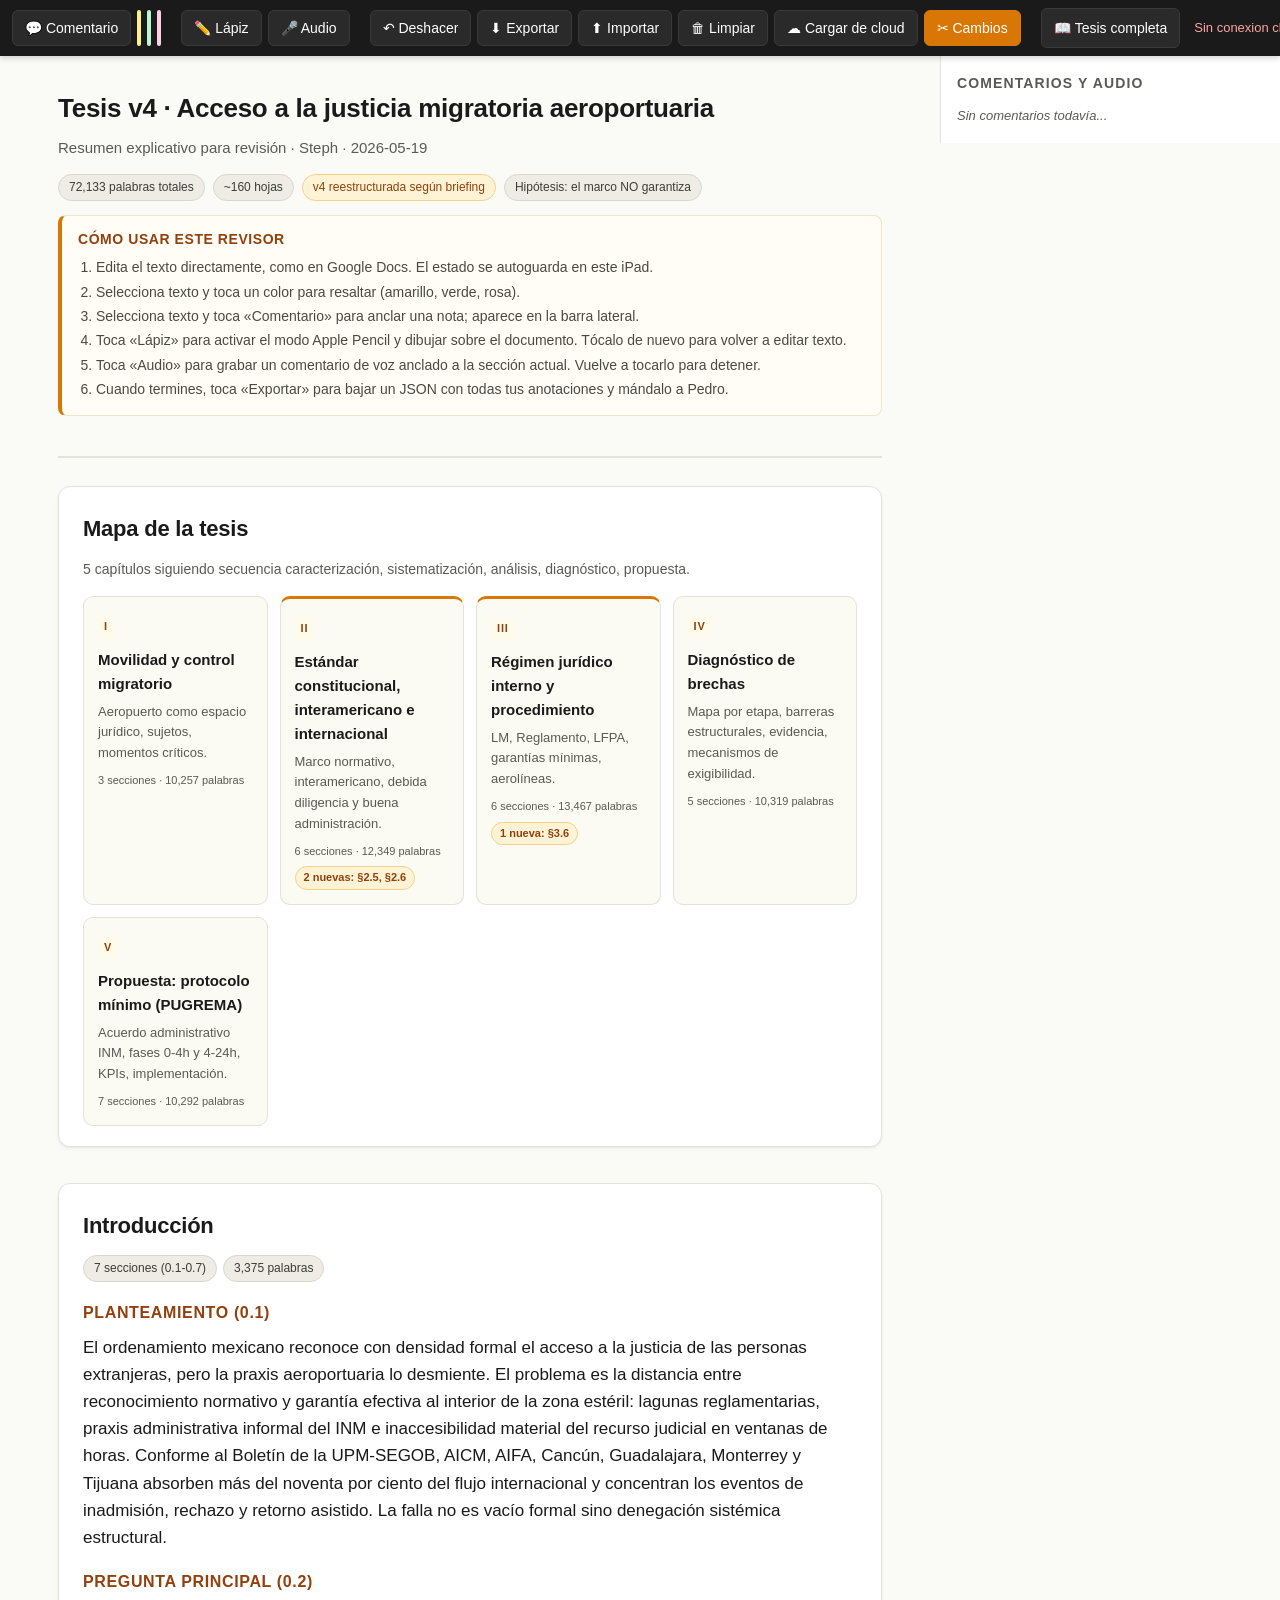
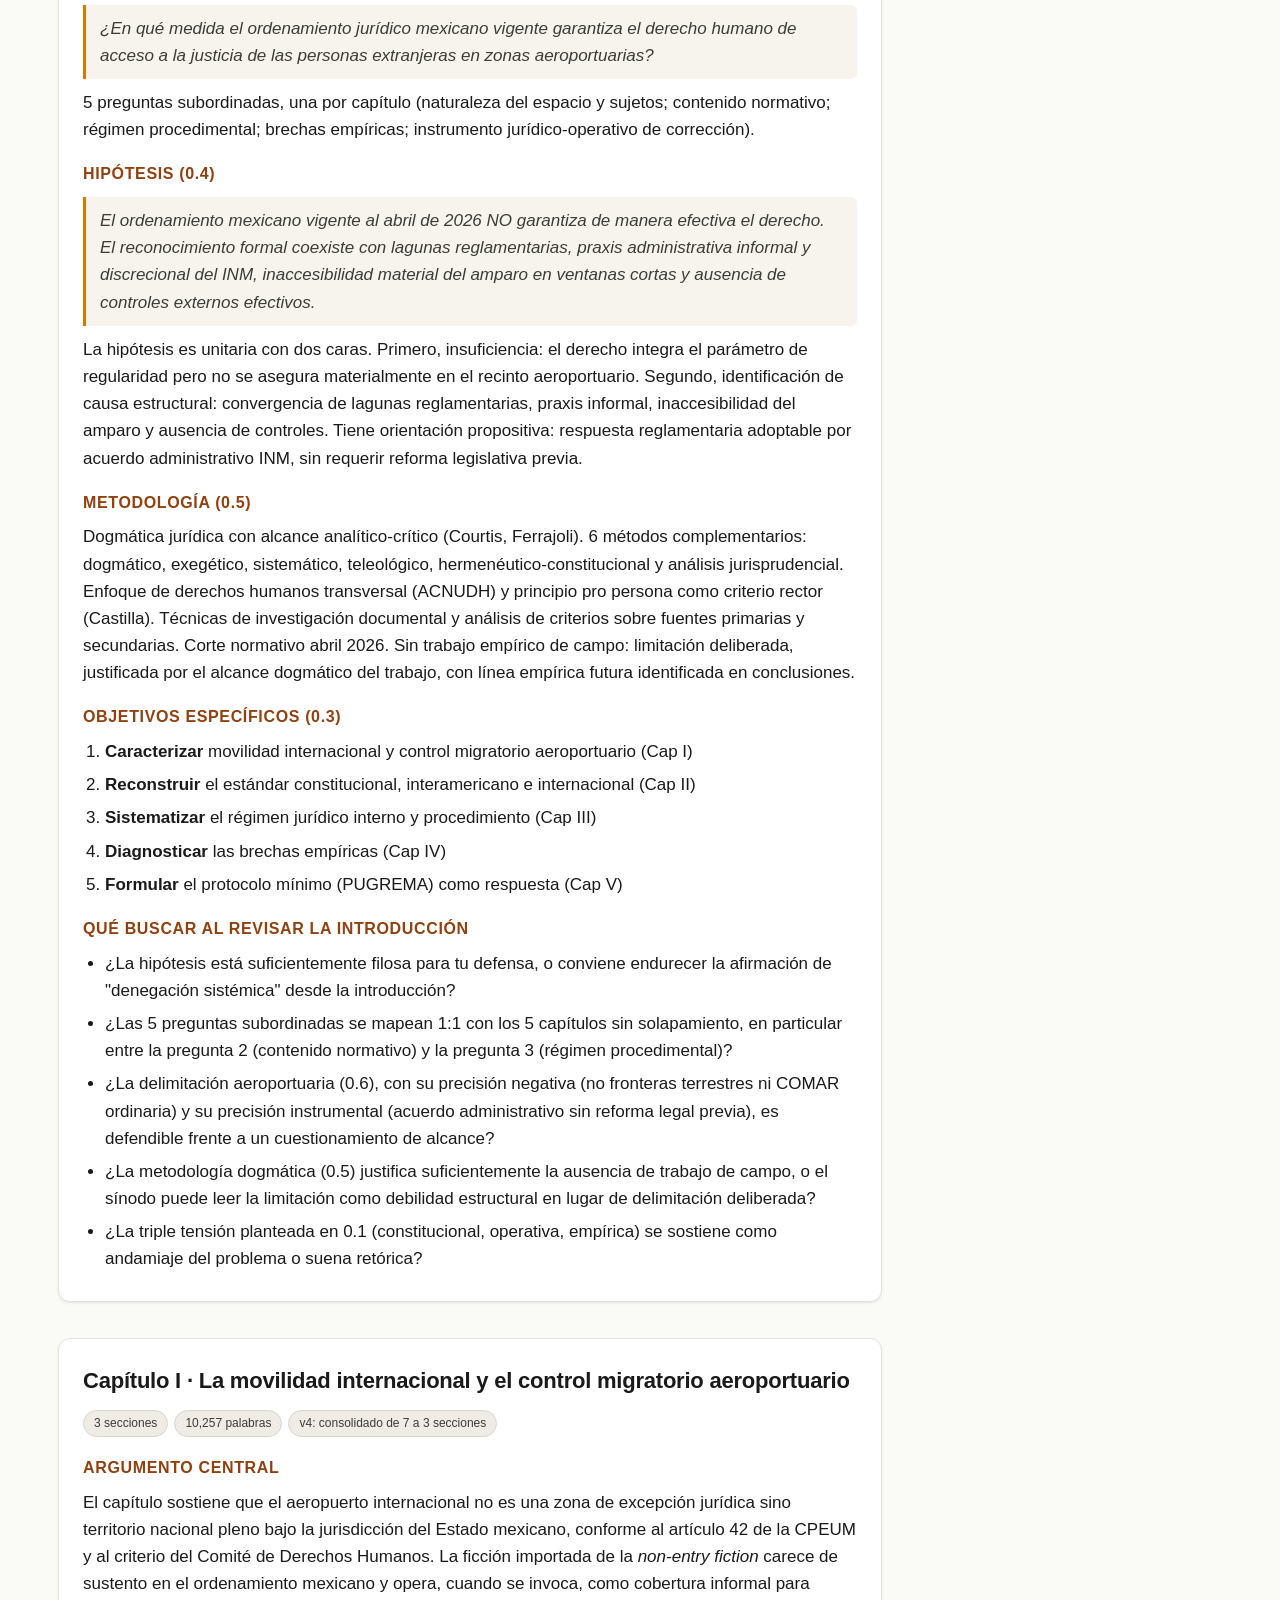
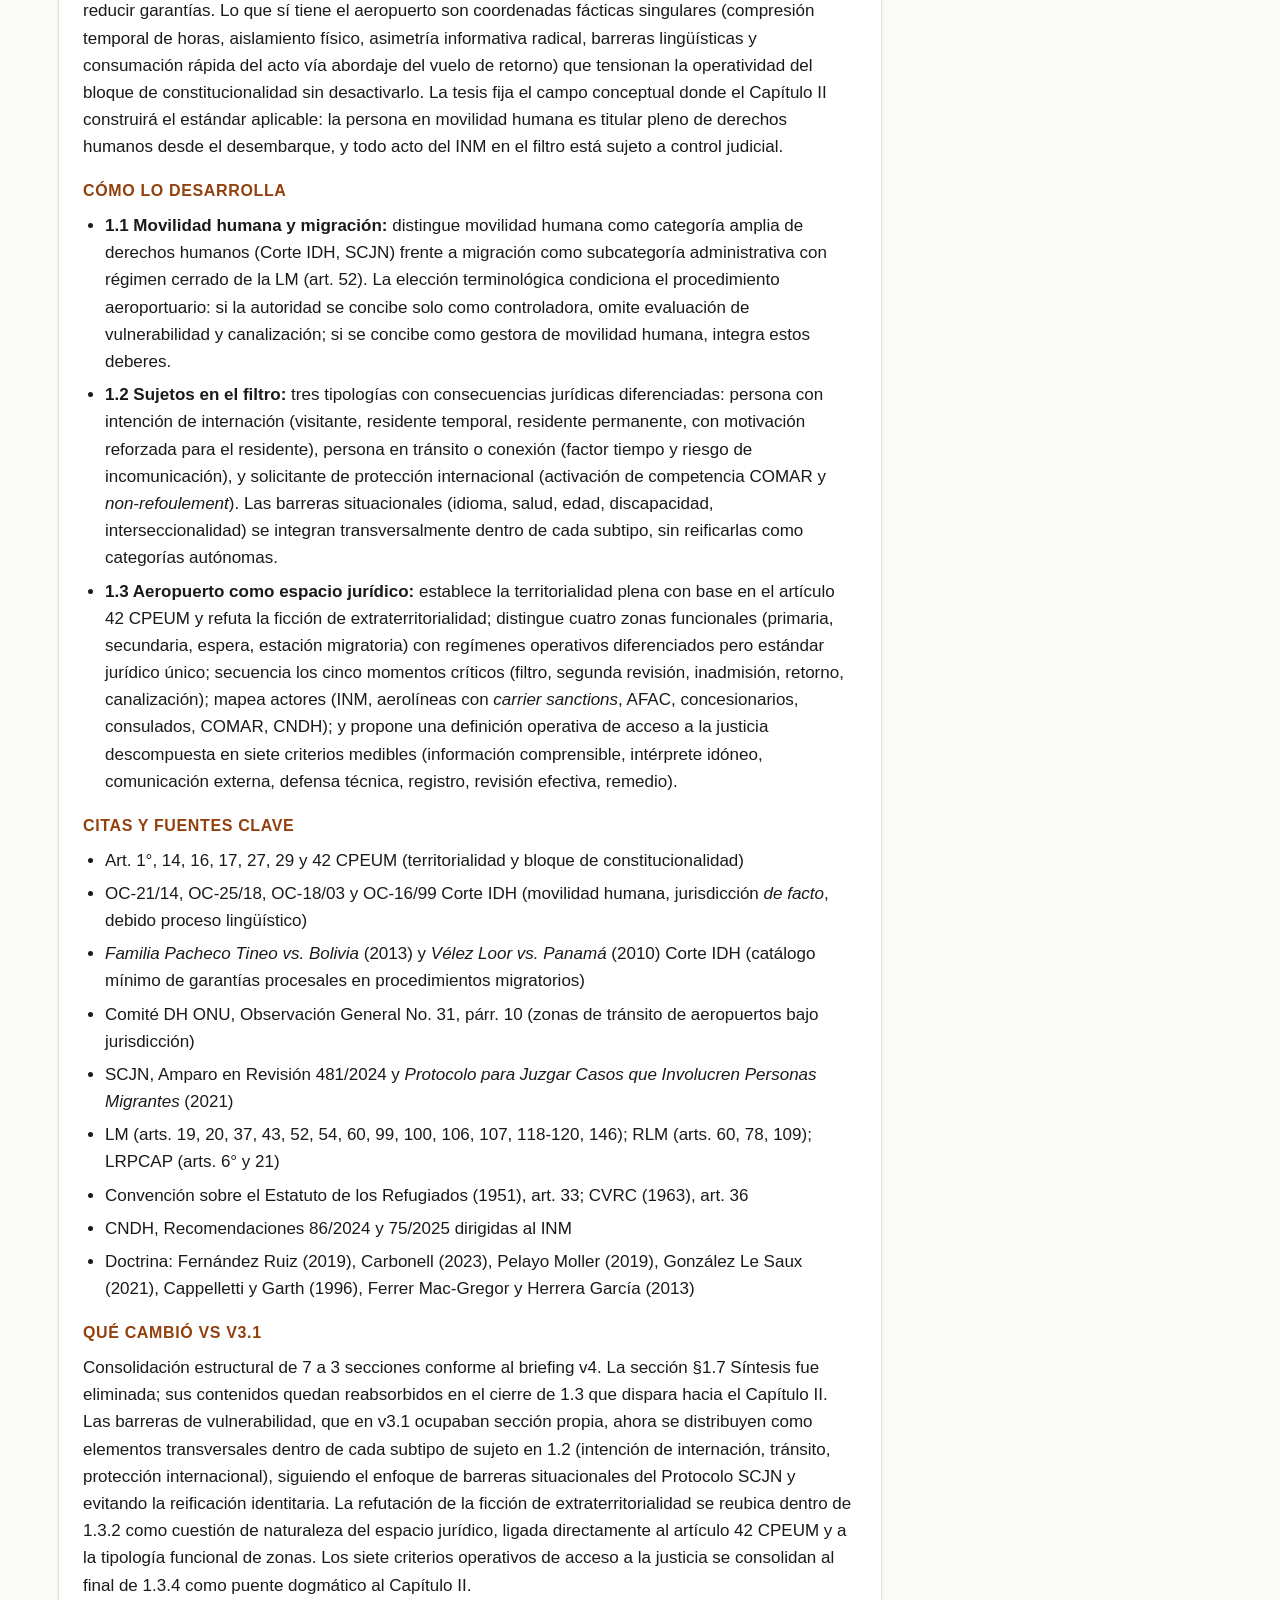
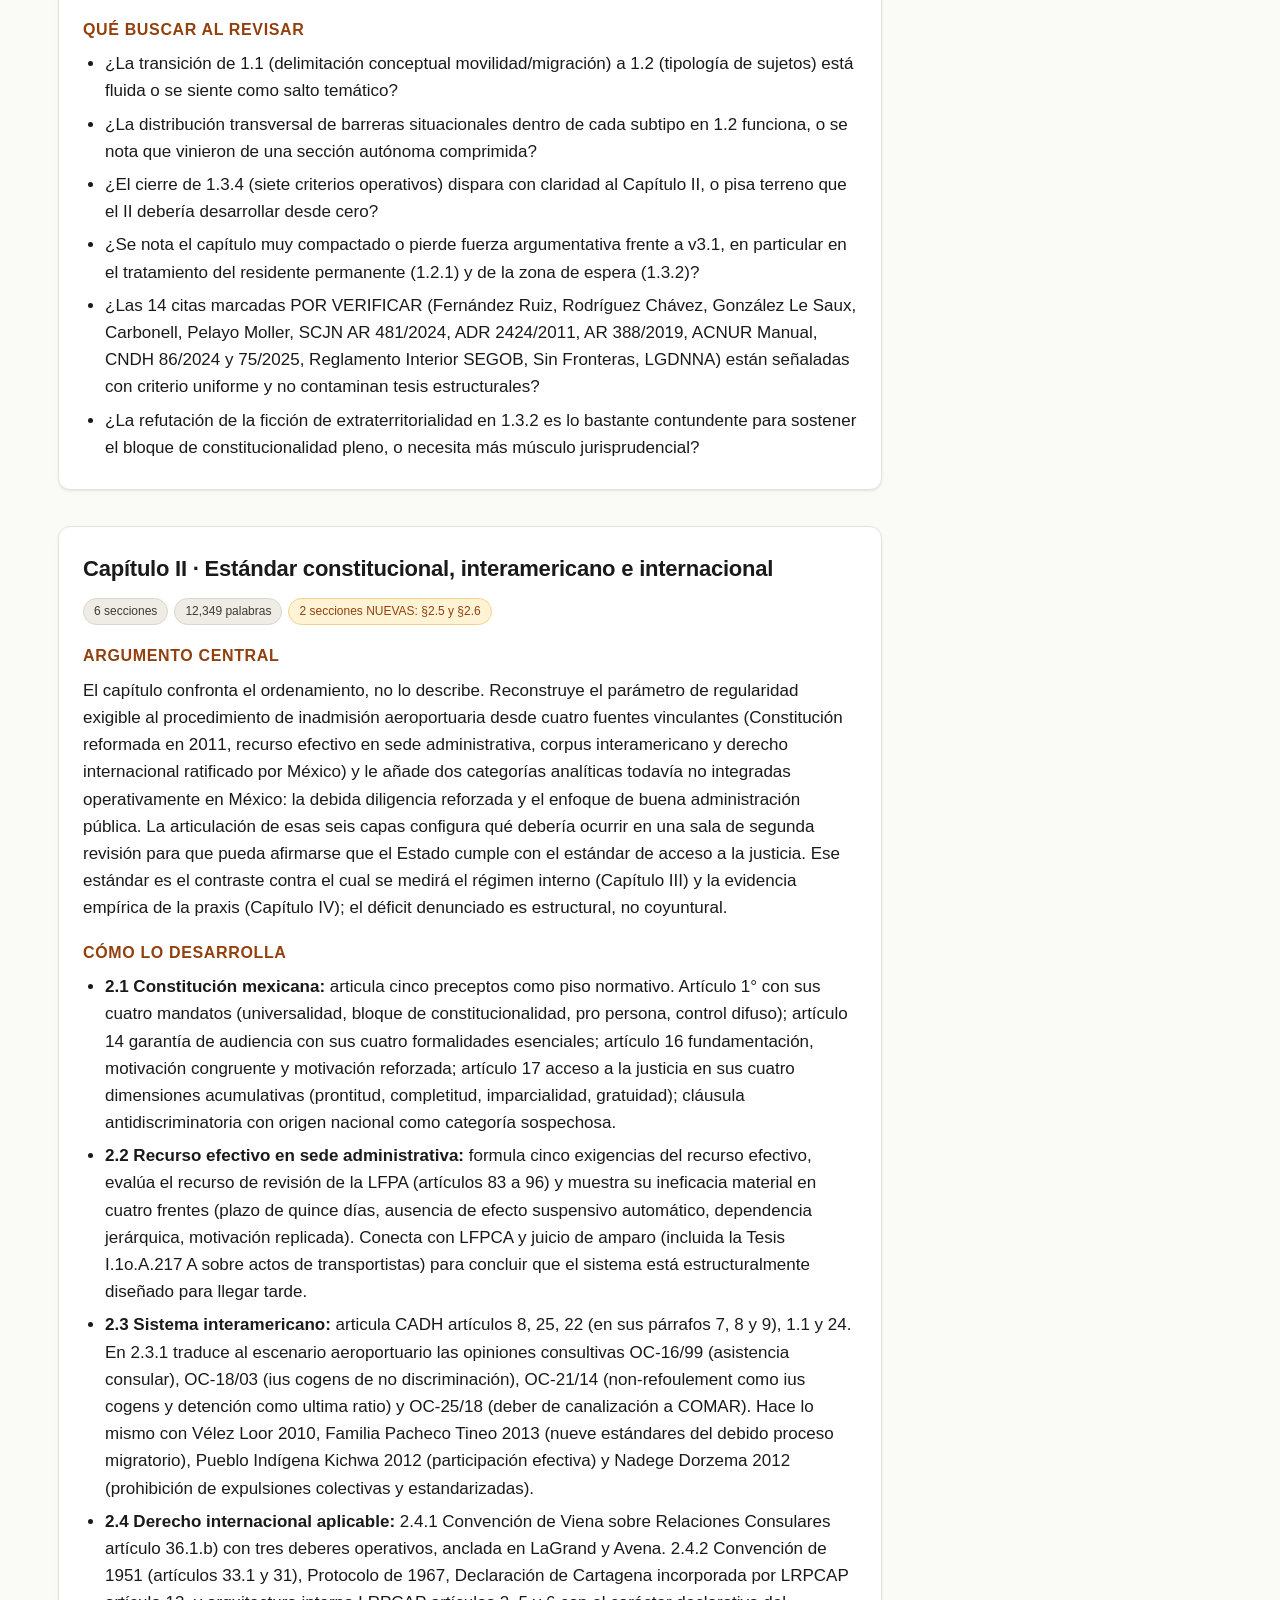
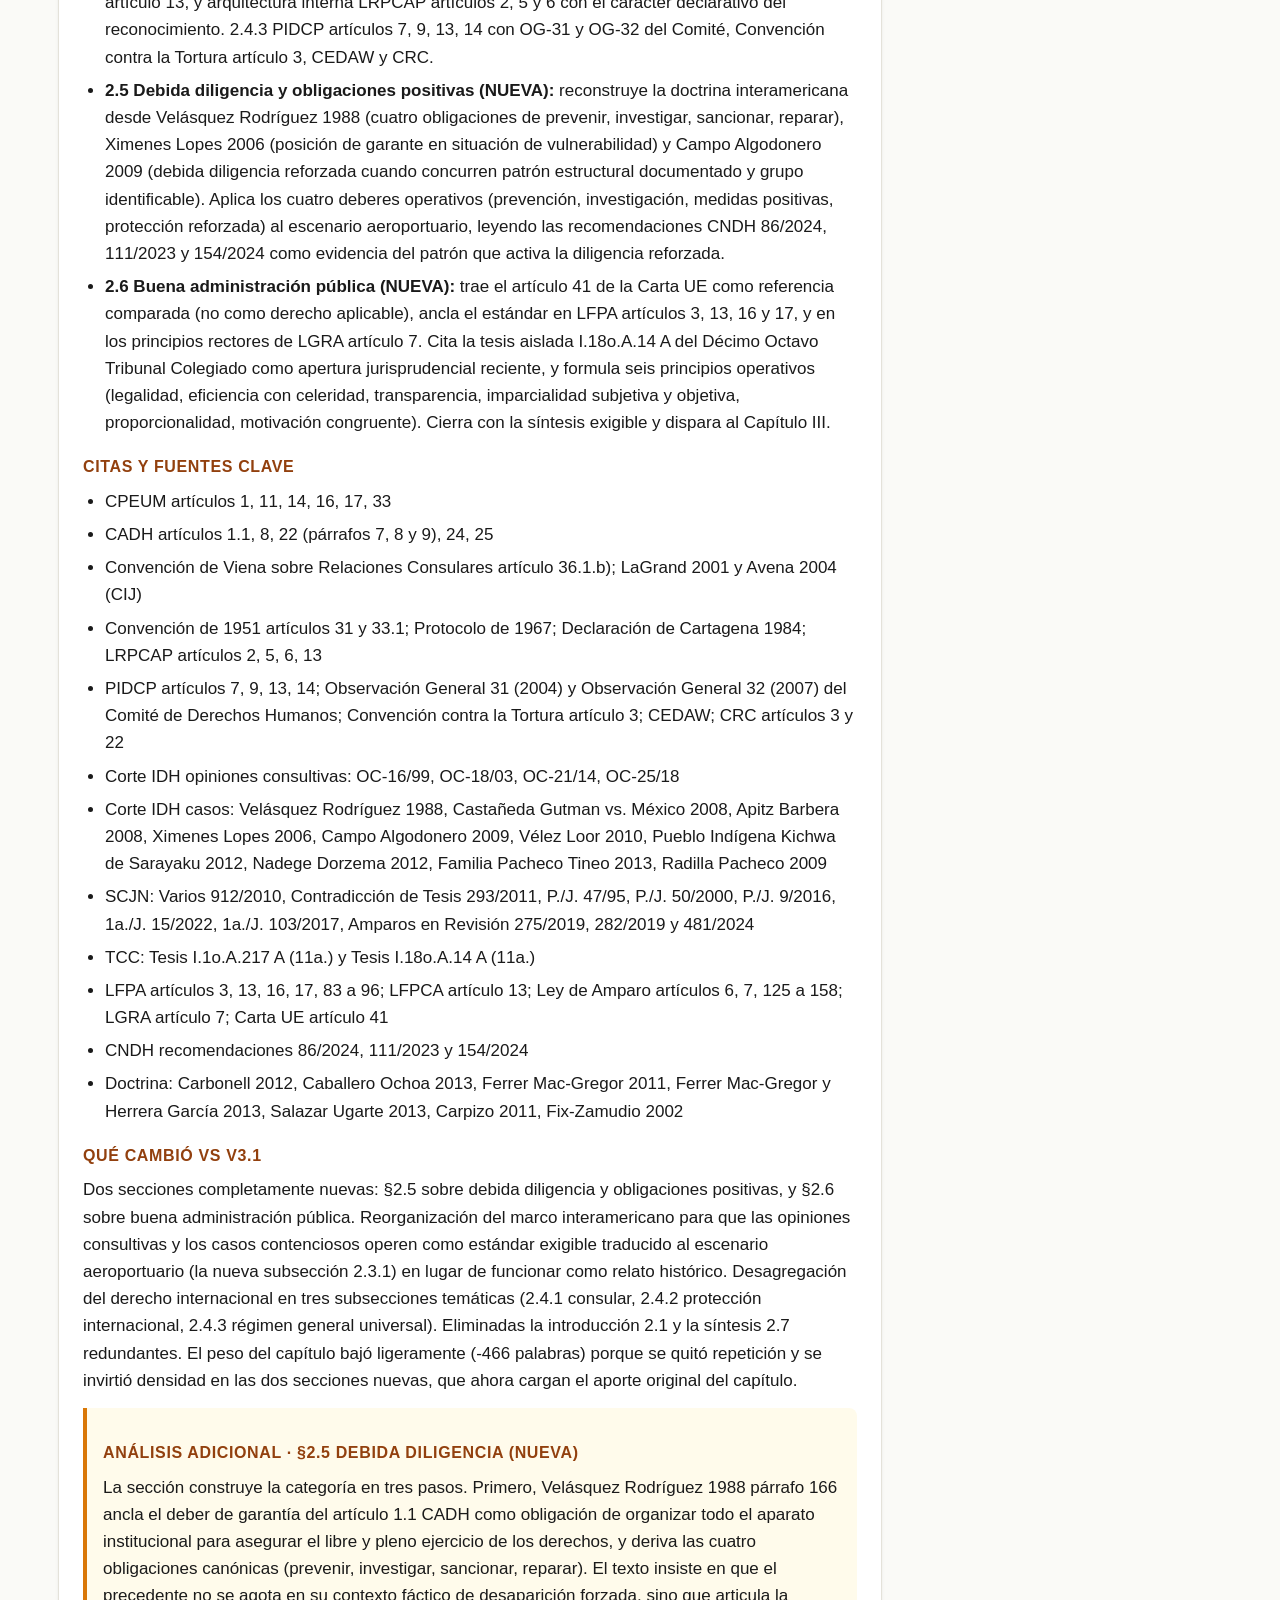
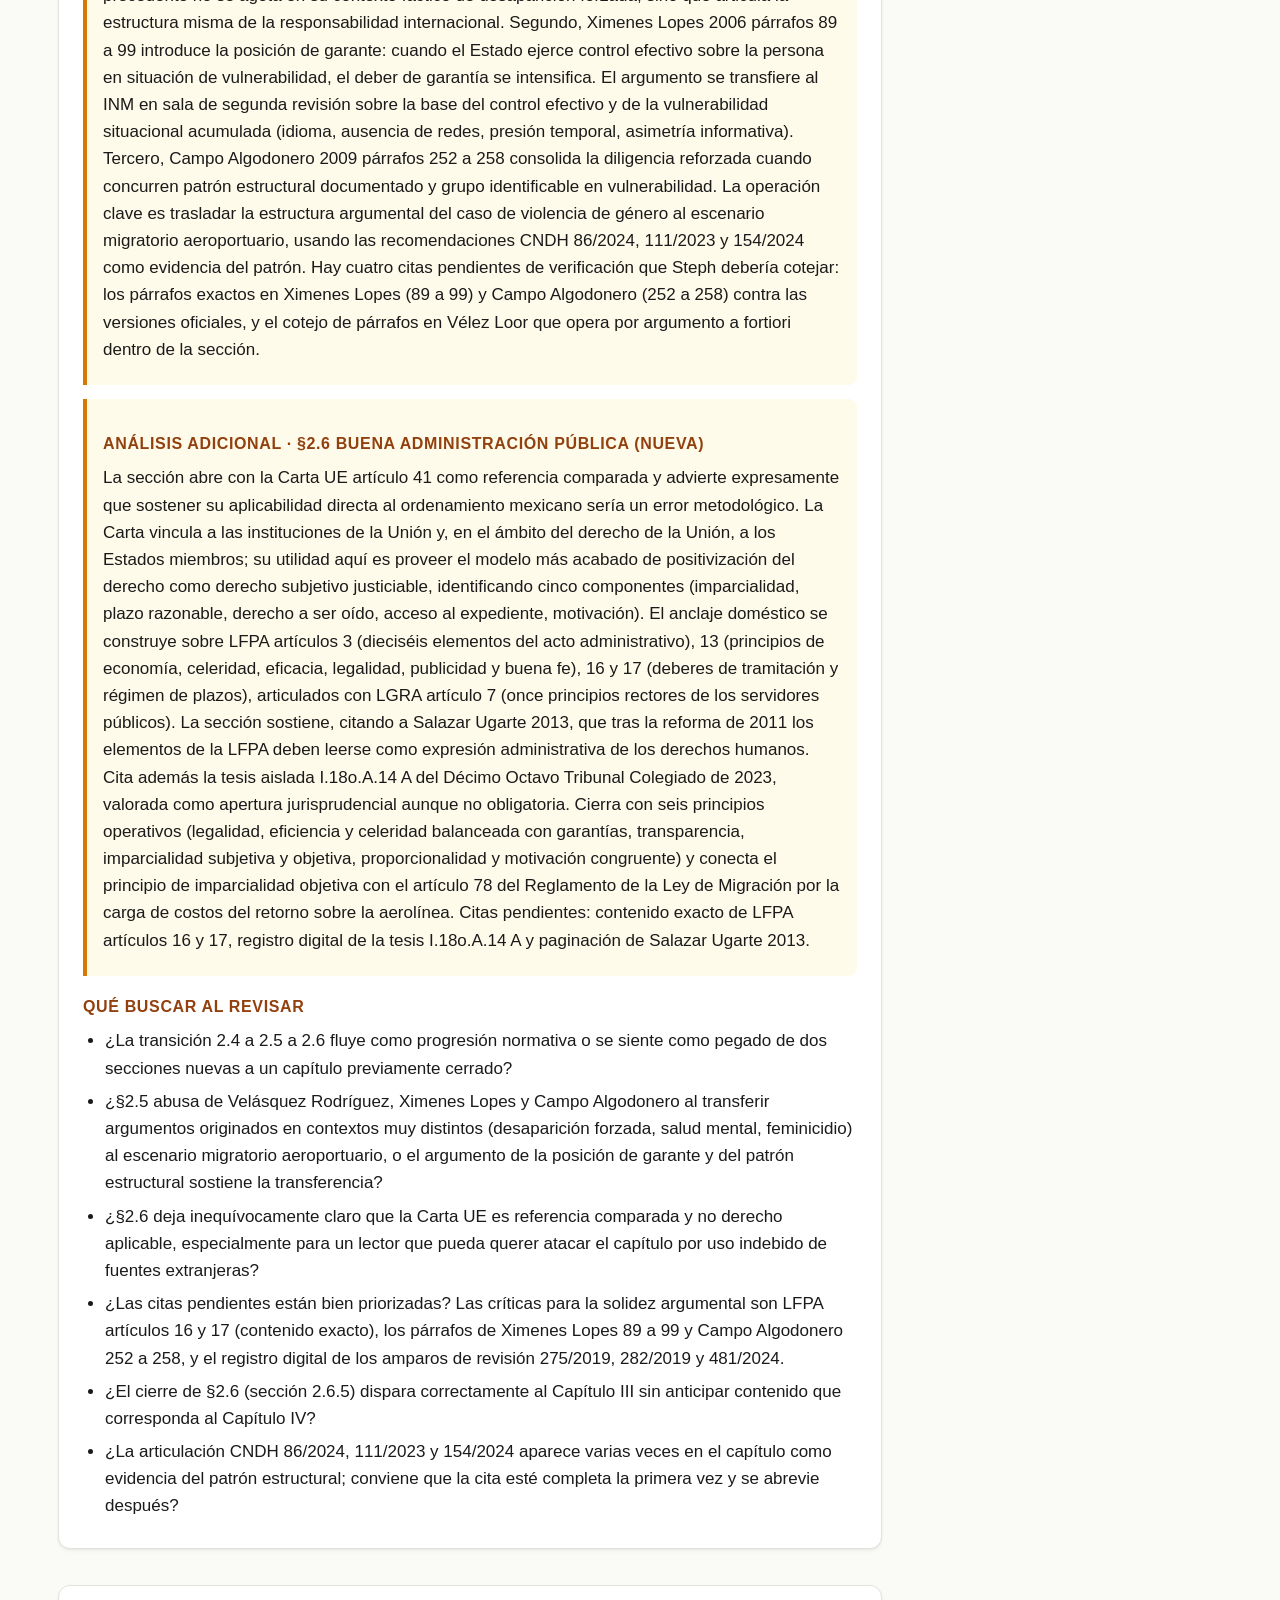
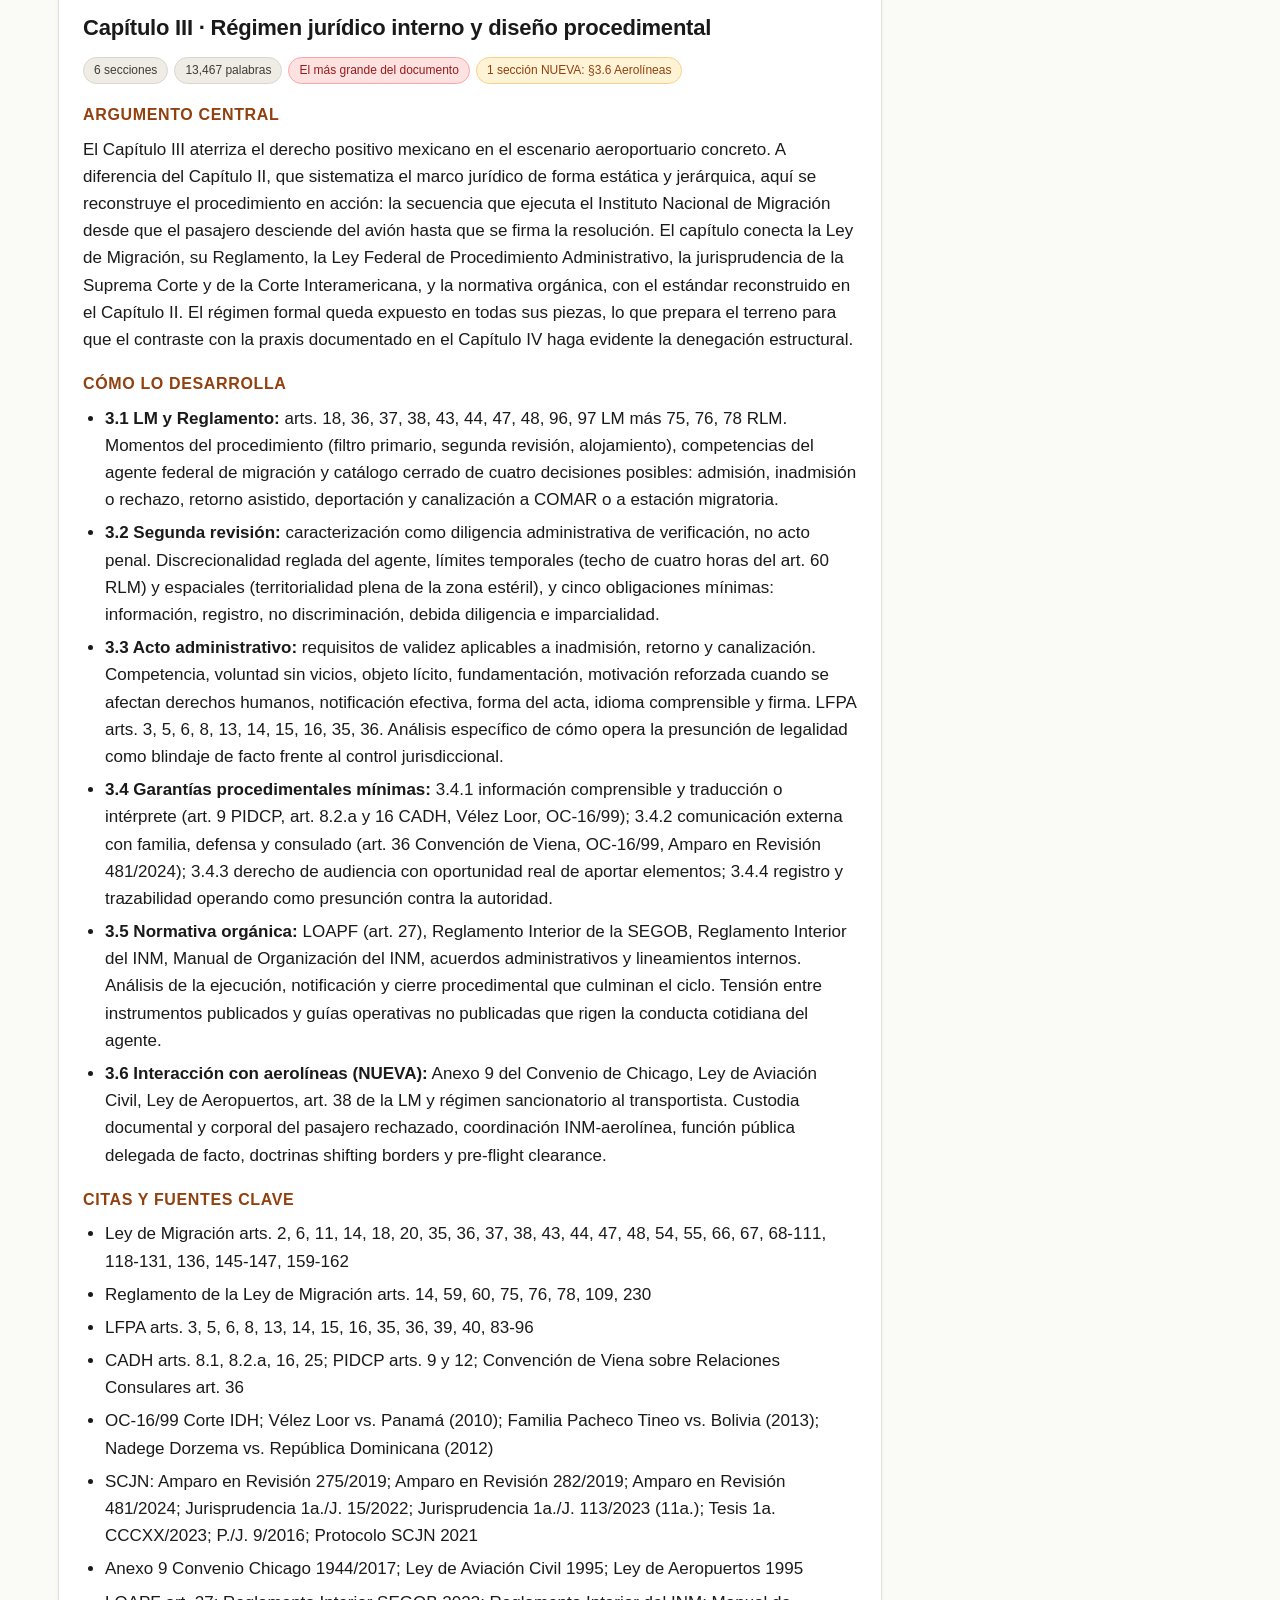
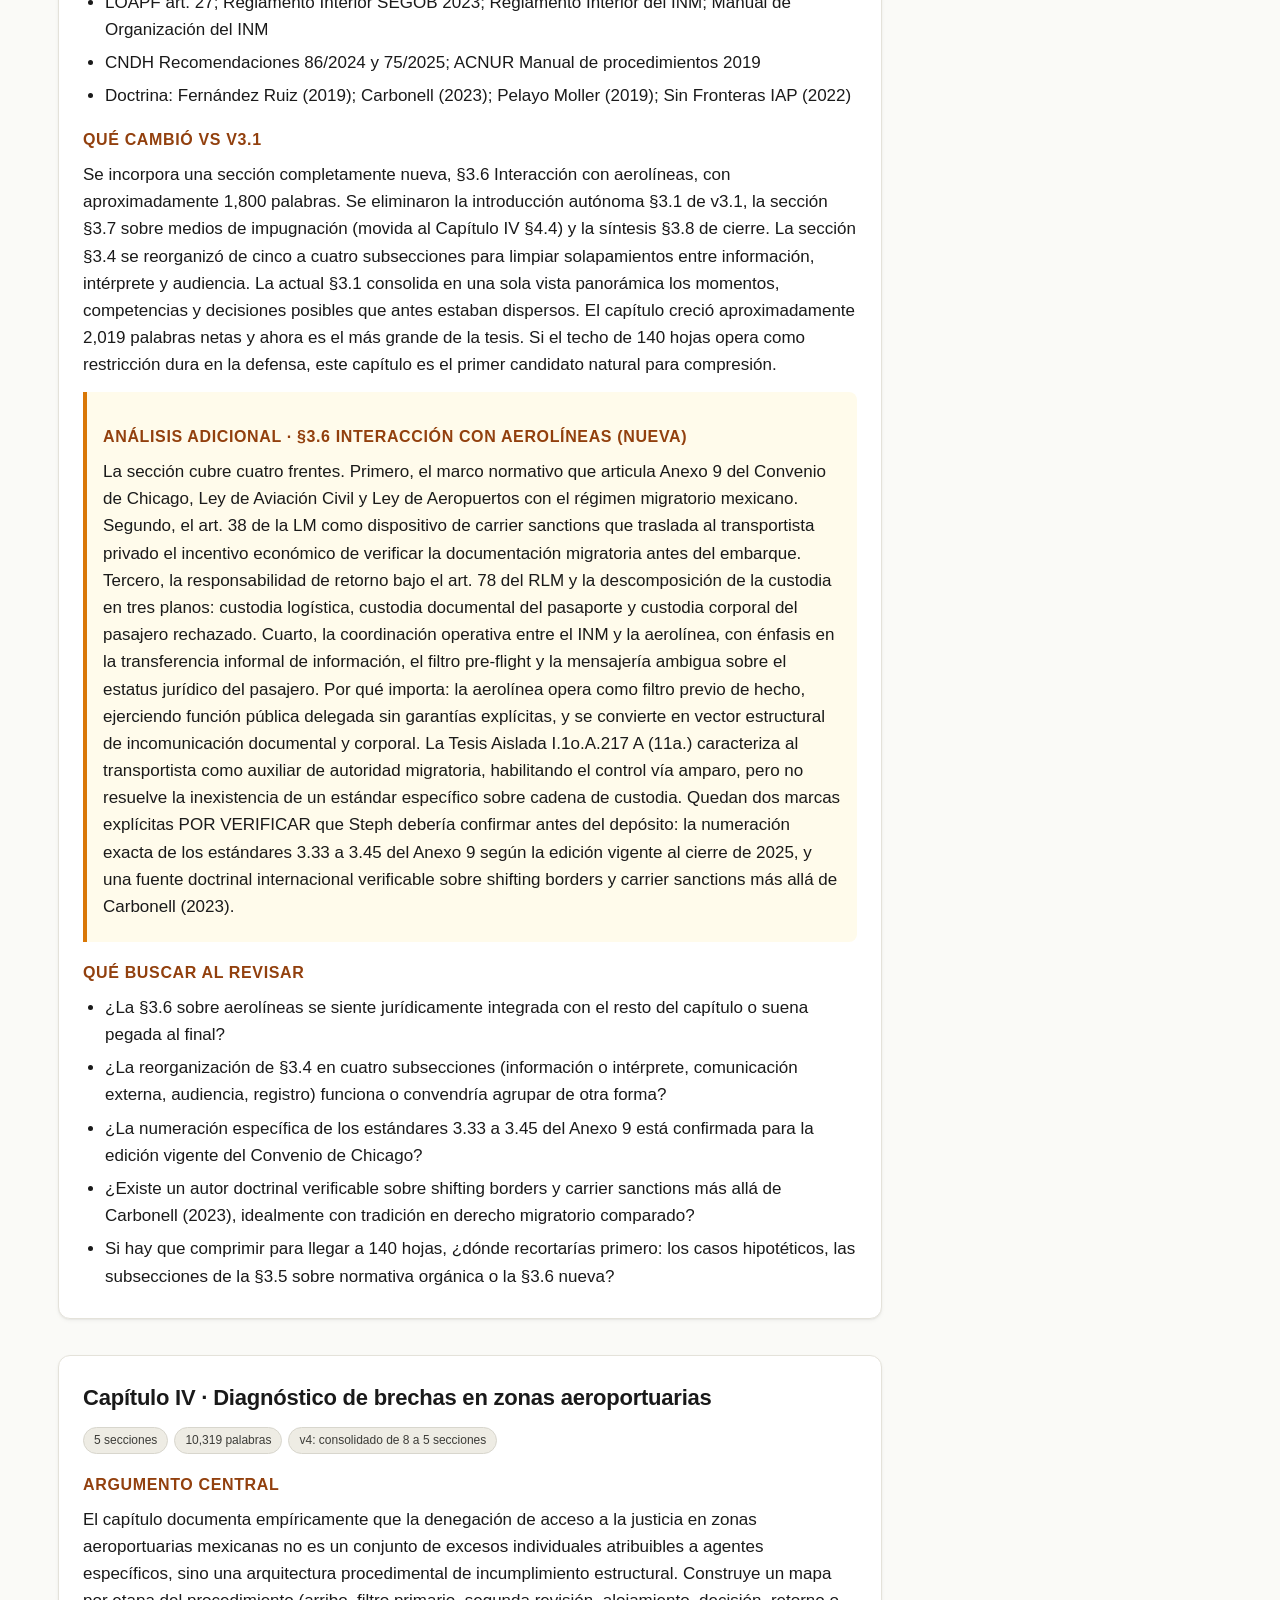
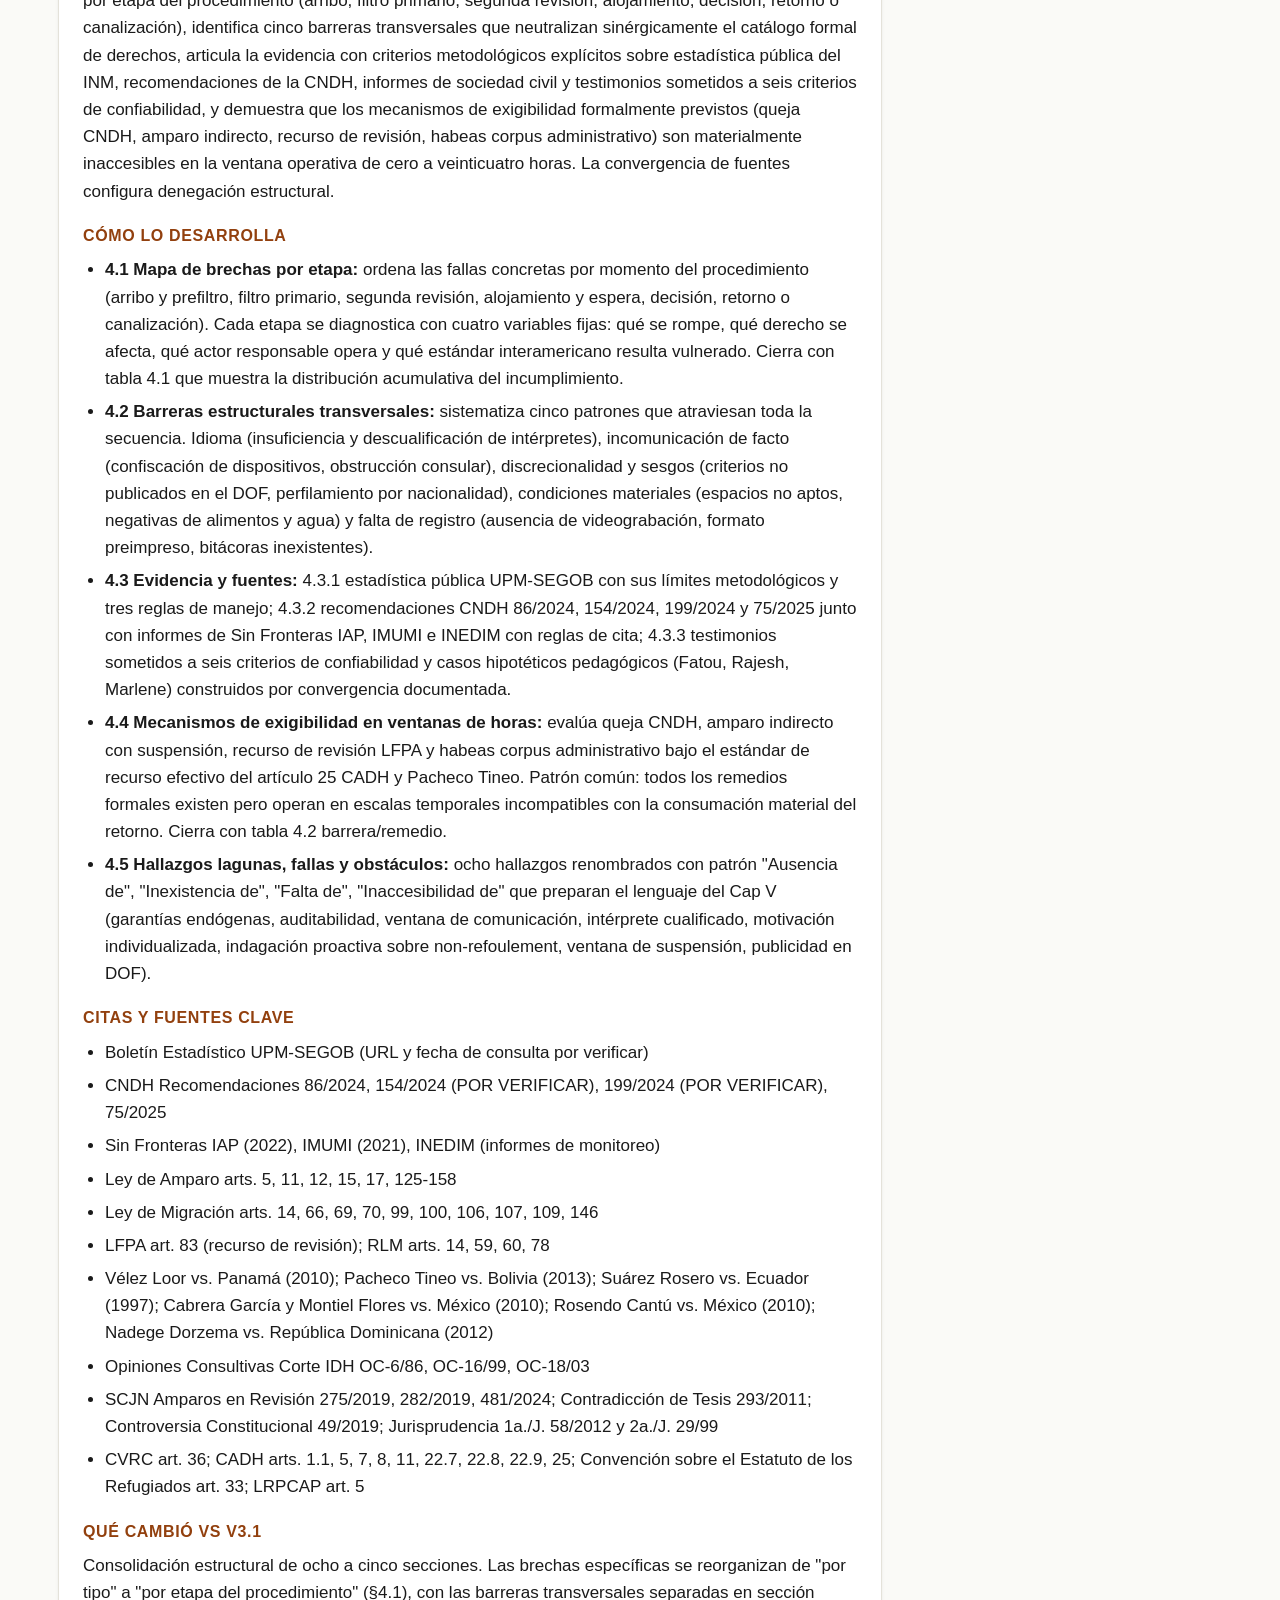
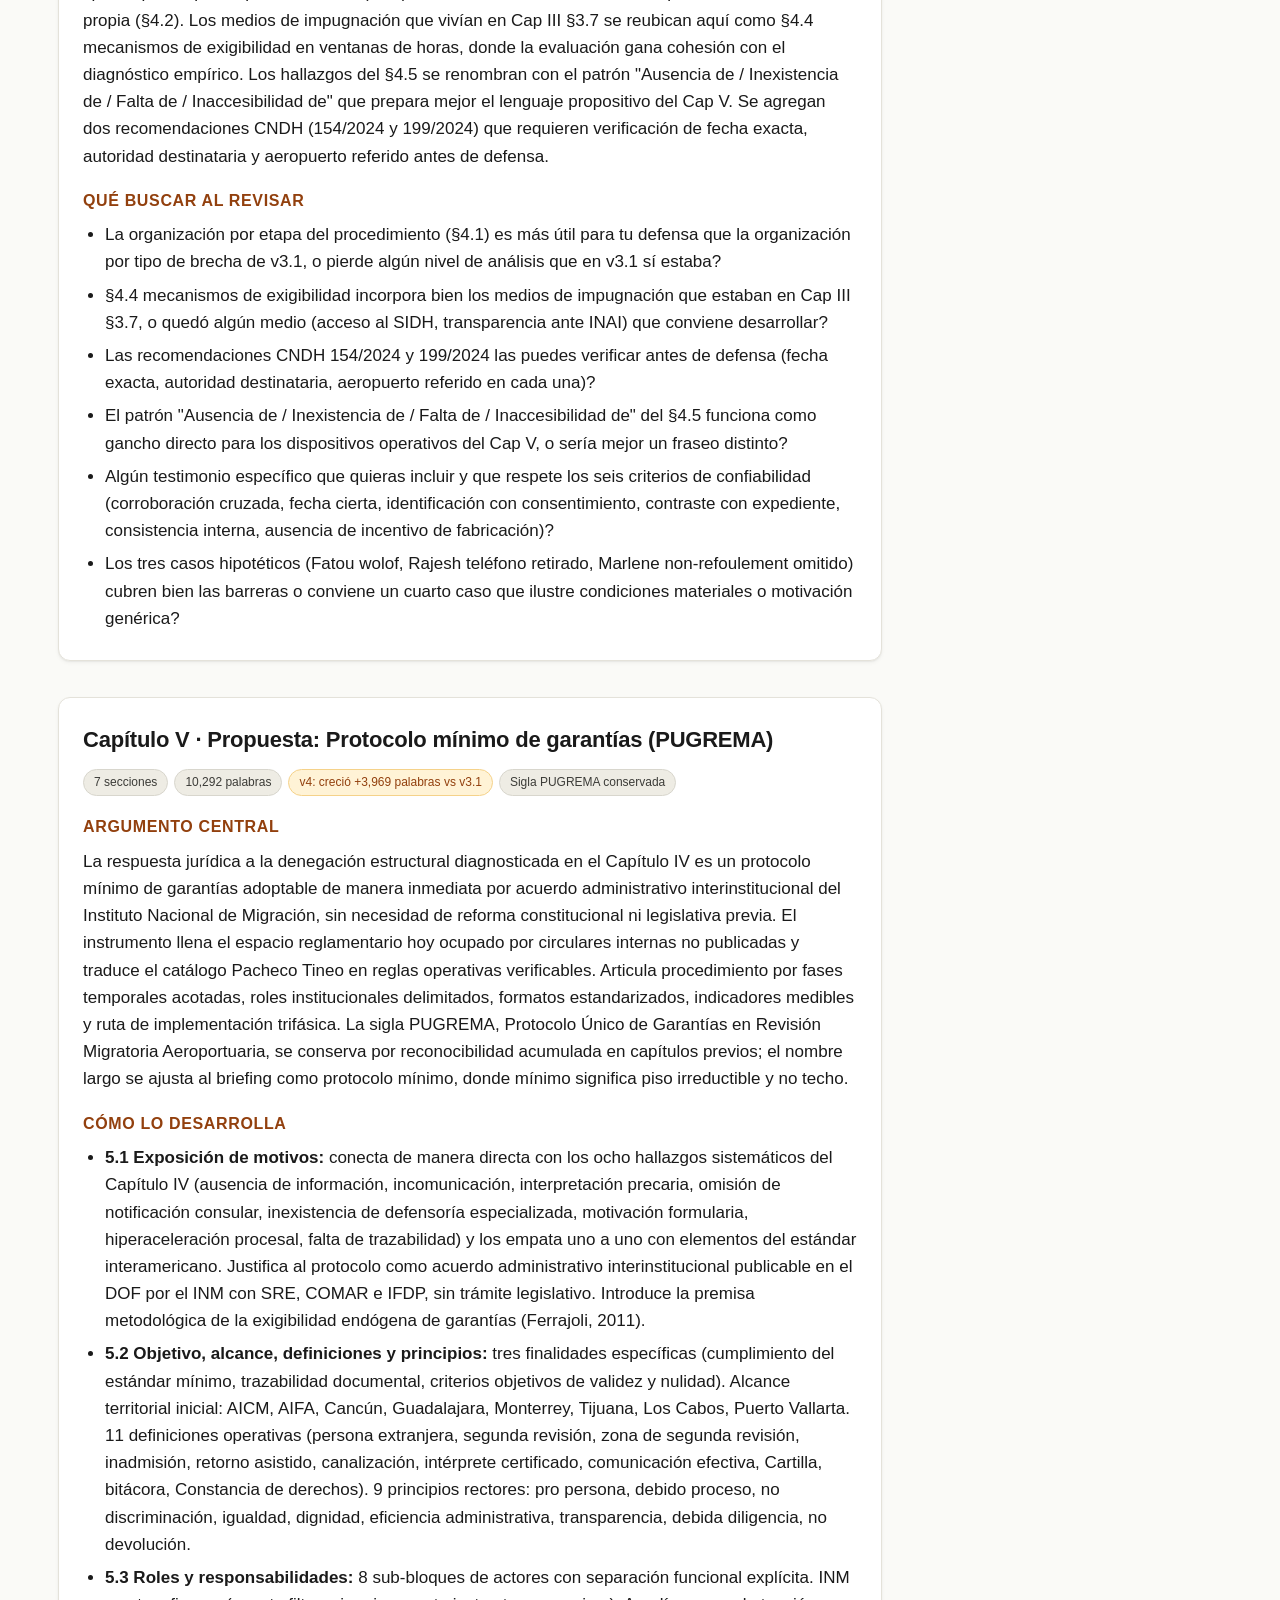
==== commit ce6140a1: "Add jsonblob.com auto-sync to both revisores" ====
--- a/index.html
+++ b/index.html
@@ -516,6 +516,7 @@
   <button id="btn-export" title="Exportar anotaciones a JSON">&#11015; Exportar</button>
   <button id="btn-import" title="Importar anotaciones desde JSON">&#11014; Importar</button>
   <button id="btn-clear" title="Limpiar todo">&#128465; Limpiar</button>
+  <button class="tool-btn" id="btn-cloud-pull" title="Cargar anotaciones del cloud (sincronizacion con Steph)"><span class="ico">&#9729;</span> Cargar de cloud</button>
   <button class="tool-btn active" id="btn-track-changes" title="Marcar cambios al editar (verde=insert, rojo=delete)"><span class="ico">&#9986;</span> Cambios</button>
   <span class="spacer"></span>
   <a class="tool-btn" id="btn-full-thesis" href="revisor-tesis-v4-completa.html" target="_blank" rel="noopener" title="Abrir tesis completa interactiva en nueva pestaña"><span class="ico">&#128214;</span> Tesis completa</a>
@@ -1040,6 +1041,11 @@
   'use strict';
 
   var STATE_KEY = 'revisor-tesis-v4-state';
+  // cloud sync via jsonblob.com (zero-auth JSON storage)
+  var CLOUD_BLOB_ID = '019e4452-6718-7679-9c3f-59938e770aea';
+  var CLOUD_URL = 'https://jsonblob.com/api/jsonBlob/' + CLOUD_BLOB_ID;
+  var cloudSyncTimeout = null;
+  var lastCloudPush = null;
 
   var state = {
     comments: [],
@@ -1138,6 +1144,60 @@
   function scheduleSave(){
     clearTimeout(saveTimer);
     saveTimer = setTimeout(save, 800);
+    clearTimeout(cloudSyncTimeout);
+    cloudSyncTimeout = setTimeout(pushToCloud, 2500);
+  }
+
+  async function pushToCloud(){
+    try {
+      setStatus('Subiendo al cloud...');
+      var payload = {
+        comments: state.comments,
+        audios: state.audios,
+        inkStrokes: state.inkStrokes,
+        docHTML: els.editable.innerHTML,
+        version: STATE_KEY,
+        updatedAt: new Date().toISOString()
+      };
+      var resp = await fetch(CLOUD_URL, {
+        method: 'PUT',
+        headers: { 'Content-Type': 'application/json', 'Accept': 'application/json' },
+        body: JSON.stringify(payload)
+      });
+      if (resp.ok) {
+        lastCloudPush = new Date();
+        setStatus('Subido a cloud ' + lastCloudPush.toLocaleTimeString());
+      } else {
+        setStatus('Error sync HTTP ' + resp.status, true);
+      }
+    } catch (e) {
+      setStatus('Sin conexion cloud: ' + e.message, true);
+    }
+  }
+
+  async function pullFromCloud(){
+    if (state.comments.length > 0 || state.audios.length > 0 || state.inkStrokes.length > 0) {
+      if (!confirm('Vas a sobreescribir tus anotaciones locales con las del cloud. Continuar?')) return;
+    }
+    try {
+      setStatus('Descargando del cloud...');
+      var resp = await fetch(CLOUD_URL + '?_=' + Date.now(), { method: 'GET', headers: { 'Accept': 'application/json' } });
+      if (!resp.ok) { setStatus('Error pull HTTP ' + resp.status, true); return; }
+      var payload = await resp.json();
+      state.comments = payload.comments || [];
+      state.audios   = payload.audios   || [];
+      state.inkStrokes = payload.inkStrokes || [];
+      if (payload.docHTML && els.editable) els.editable.innerHTML = payload.docHTML;
+      renderComments();
+      if (typeof renderAudios === 'function') renderAudios();
+      if (typeof redrawInk === 'function') redrawInk();
+      if (typeof refreshObserver === 'function') refreshObserver();
+      save();
+      var ts = payload.updatedAt ? new Date(payload.updatedAt).toLocaleString() : '?';
+      setStatus('Cargado del cloud (actualizado ' + ts + ')');
+    } catch (e) {
+      setStatus('Sin conexion cloud: ' + e.message, true);
+    }
   }
 
   function load(){
@@ -1640,7 +1700,7 @@
 
   // ============== CLEAR ==============
   function doClear(){
-    if (!confirm('Borrar todas las anotaciones y volver al estado inicial? Esto NO se puede deshacer.')) return;
+    if (!confirm('Borrar todas las anotaciones locales y volver al estado inicial? Esto NO se puede deshacer. Nota: esto NO limpia el cloud.')) return;
     localStorage.removeItem(STATE_KEY);
     location.reload();
   }
@@ -1653,6 +1713,8 @@
   els.btnExport.addEventListener('click', doExport);
   els.btnImport.addEventListener('click', function(){ els.fileImport.click(); });
   els.btnClear.addEventListener('click', doClear);
+  var btnCloudPull = document.getElementById('btn-cloud-pull');
+  if (btnCloudPull) btnCloudPull.addEventListener('click', pullFromCloud);
   els.fileImport.addEventListener('change', function(ev){
     if (ev.target.files && ev.target.files[0]) doImport(ev.target.files[0]);
     ev.target.value = '';
@@ -1860,6 +1922,11 @@
   resizeCanvas();
   refreshObserver();
   setStatus('Listo');
+  if (((state.comments && state.comments.length) || 0) === 0 &&
+      ((state.audios && state.audios.length) || 0) === 0 &&
+      ((state.inkStrokes && state.inkStrokes.length) || 0) === 0) {
+    setTimeout(pullFromCloud, 1500);
+  }
 })();
 
 </script>
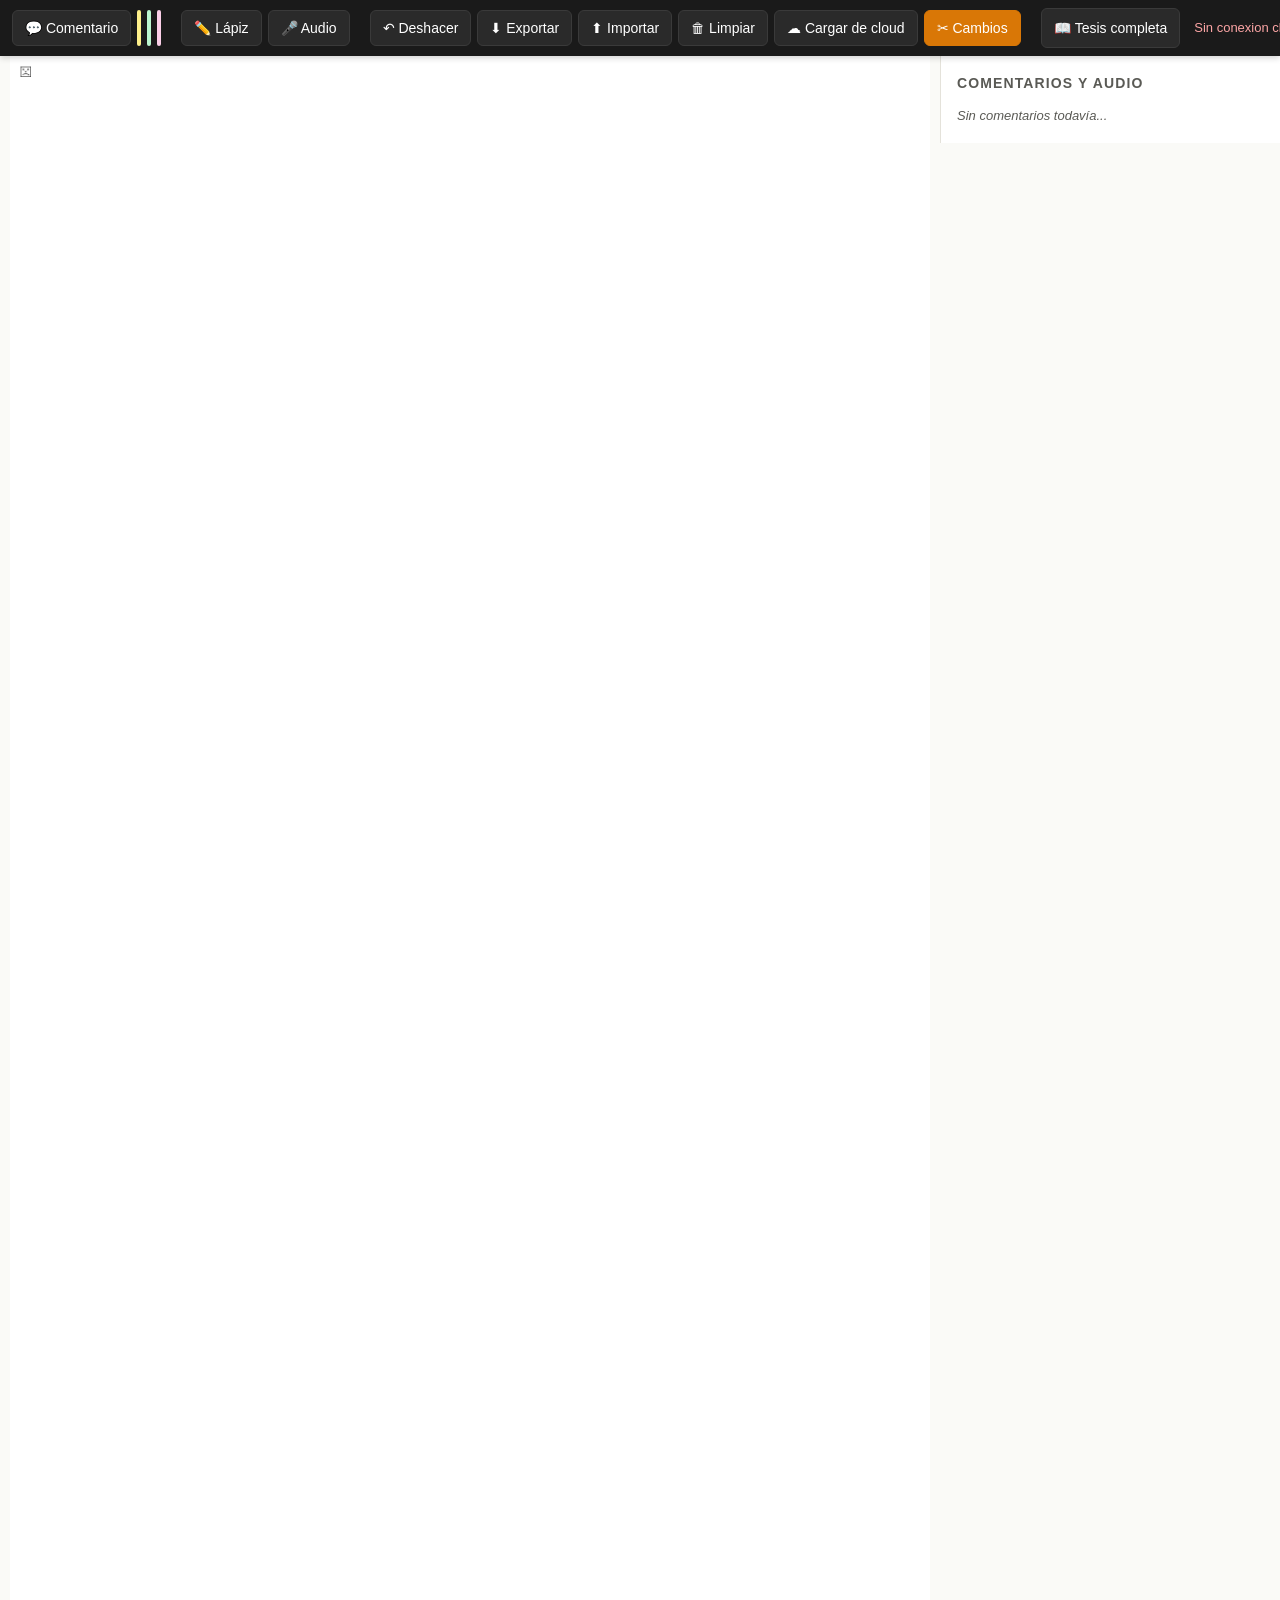
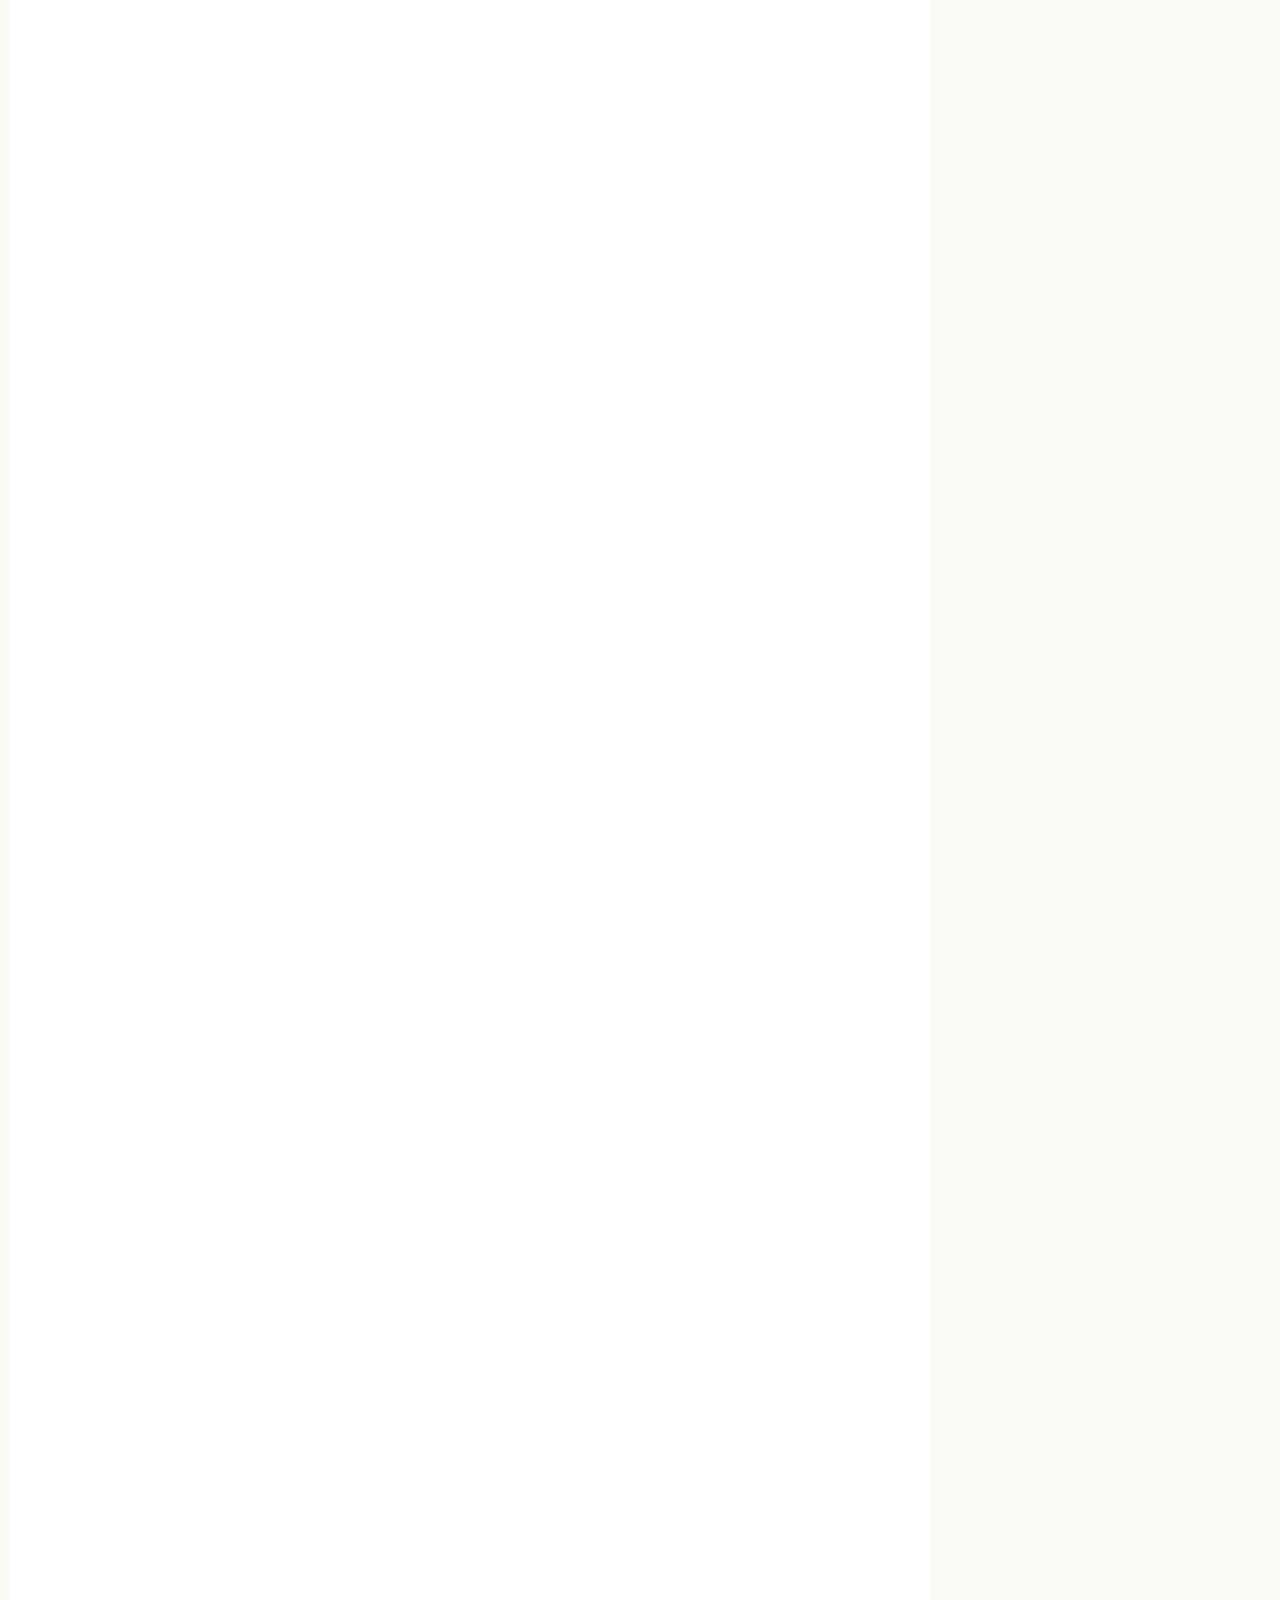
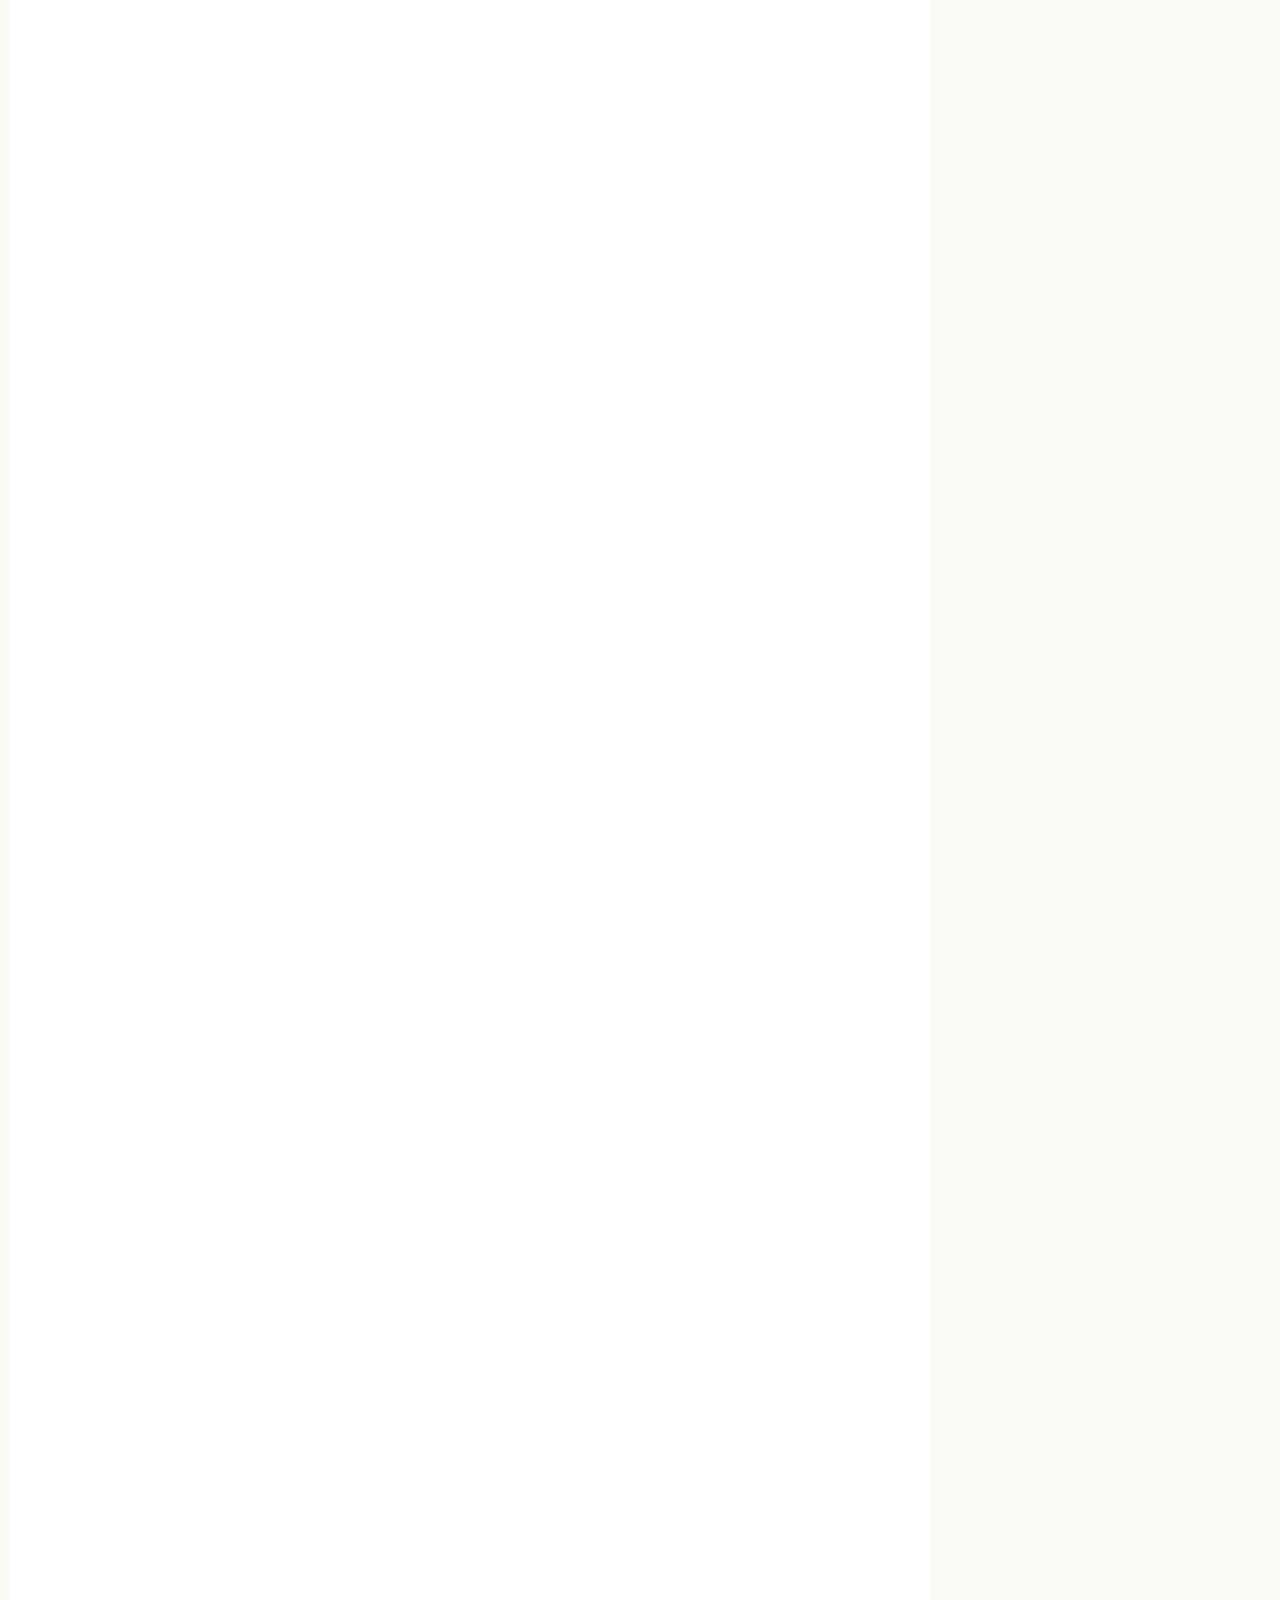
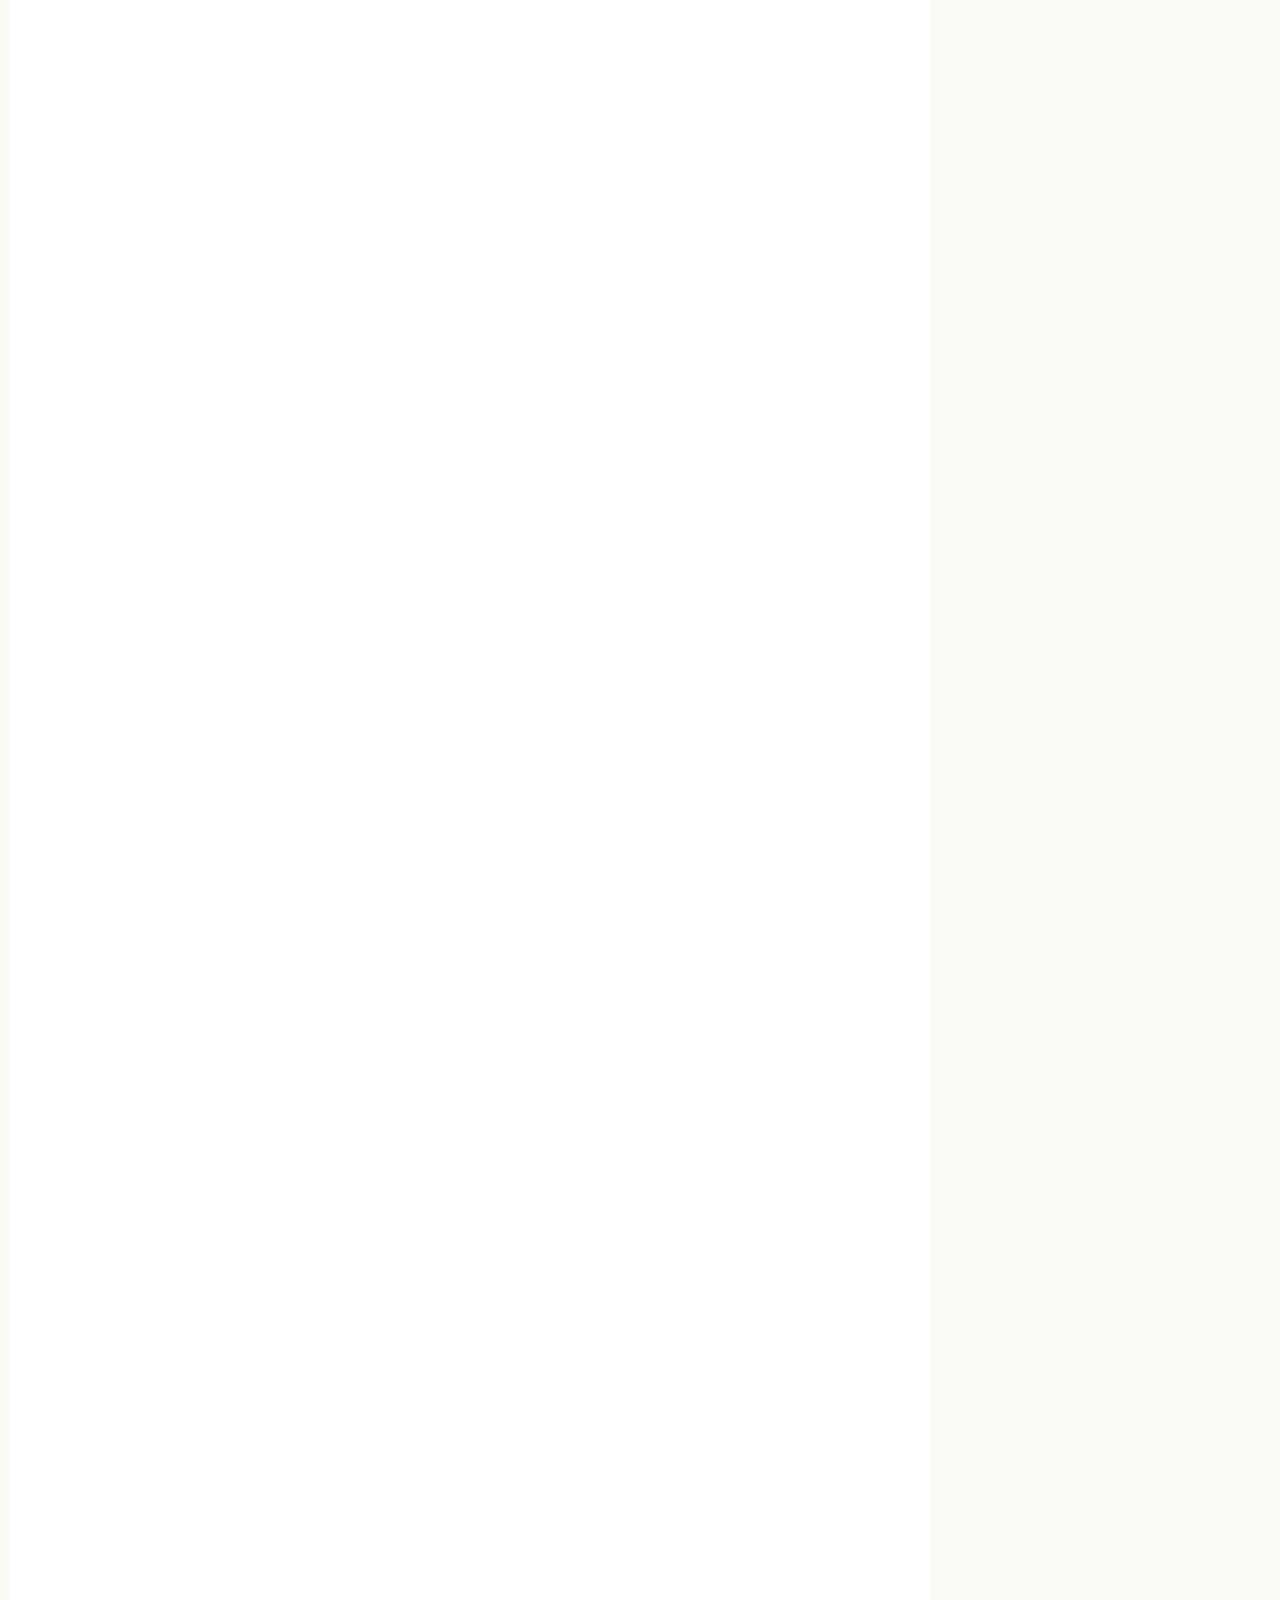
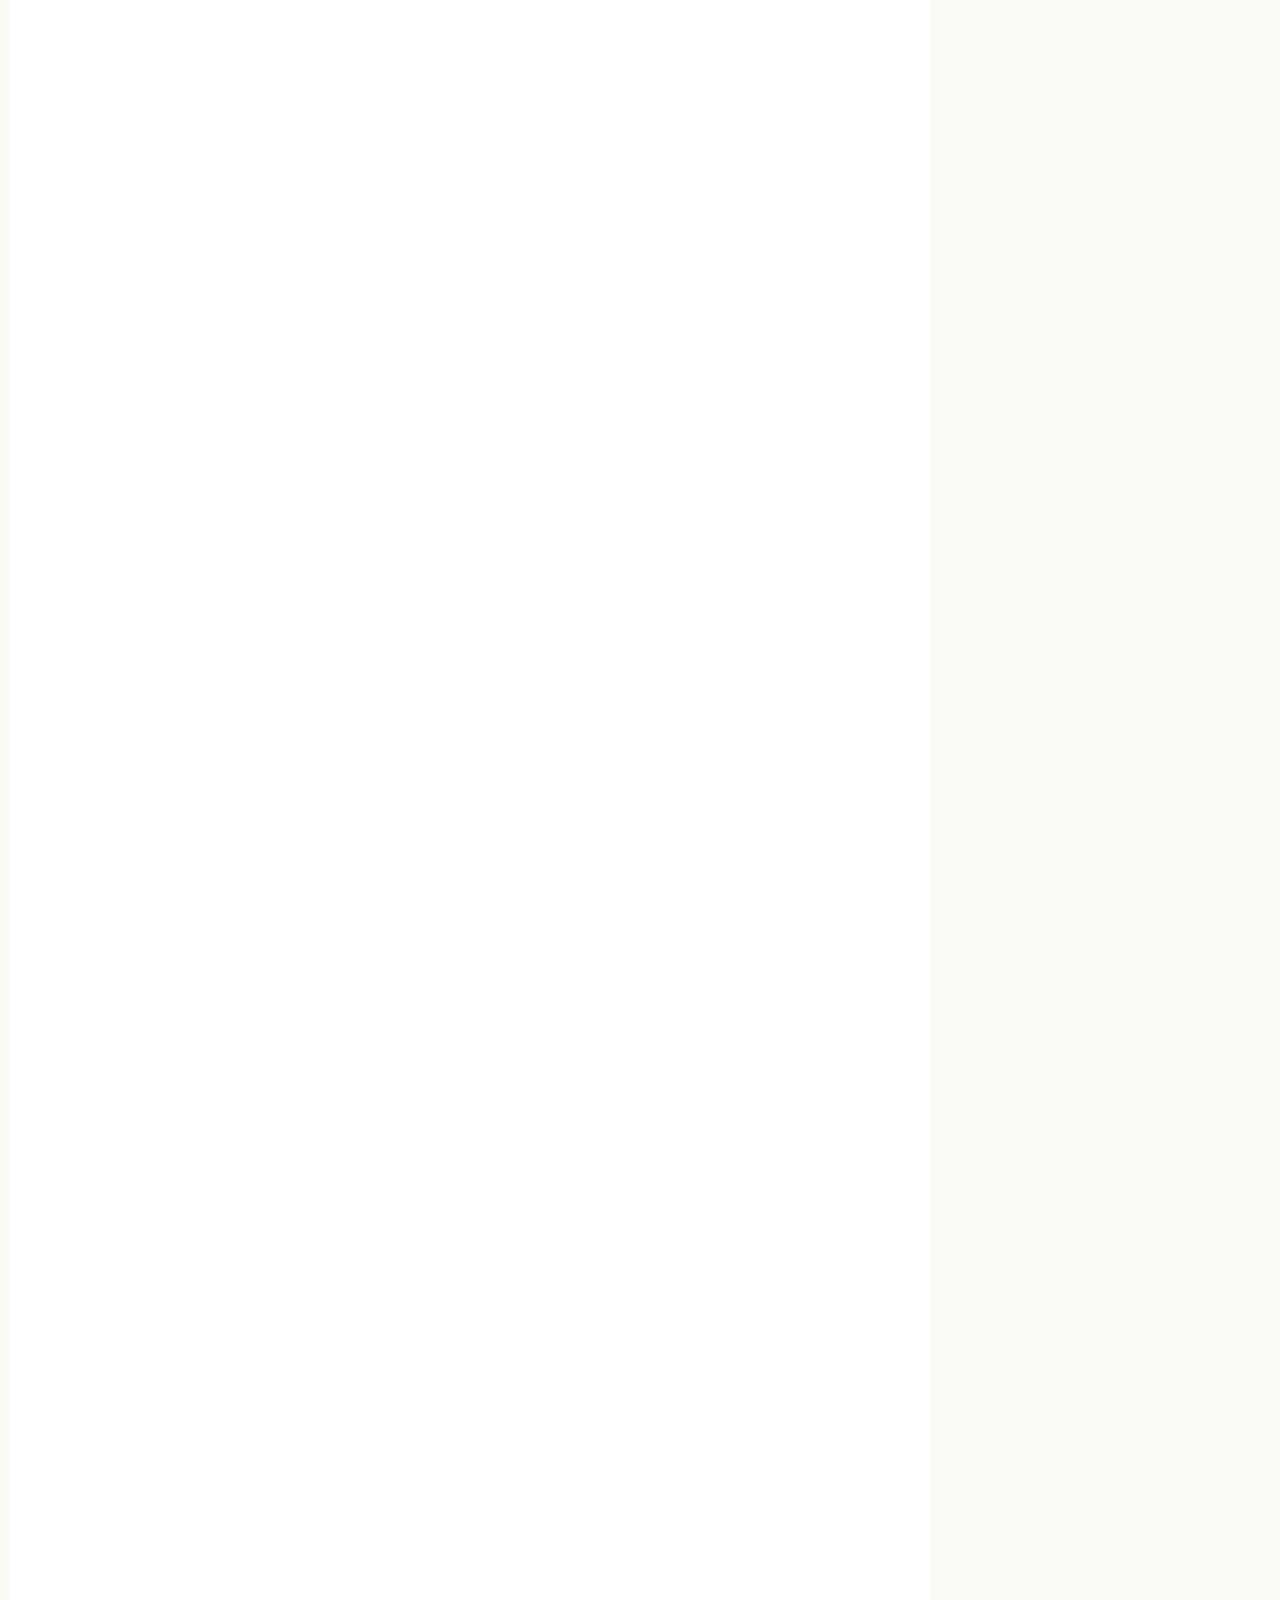
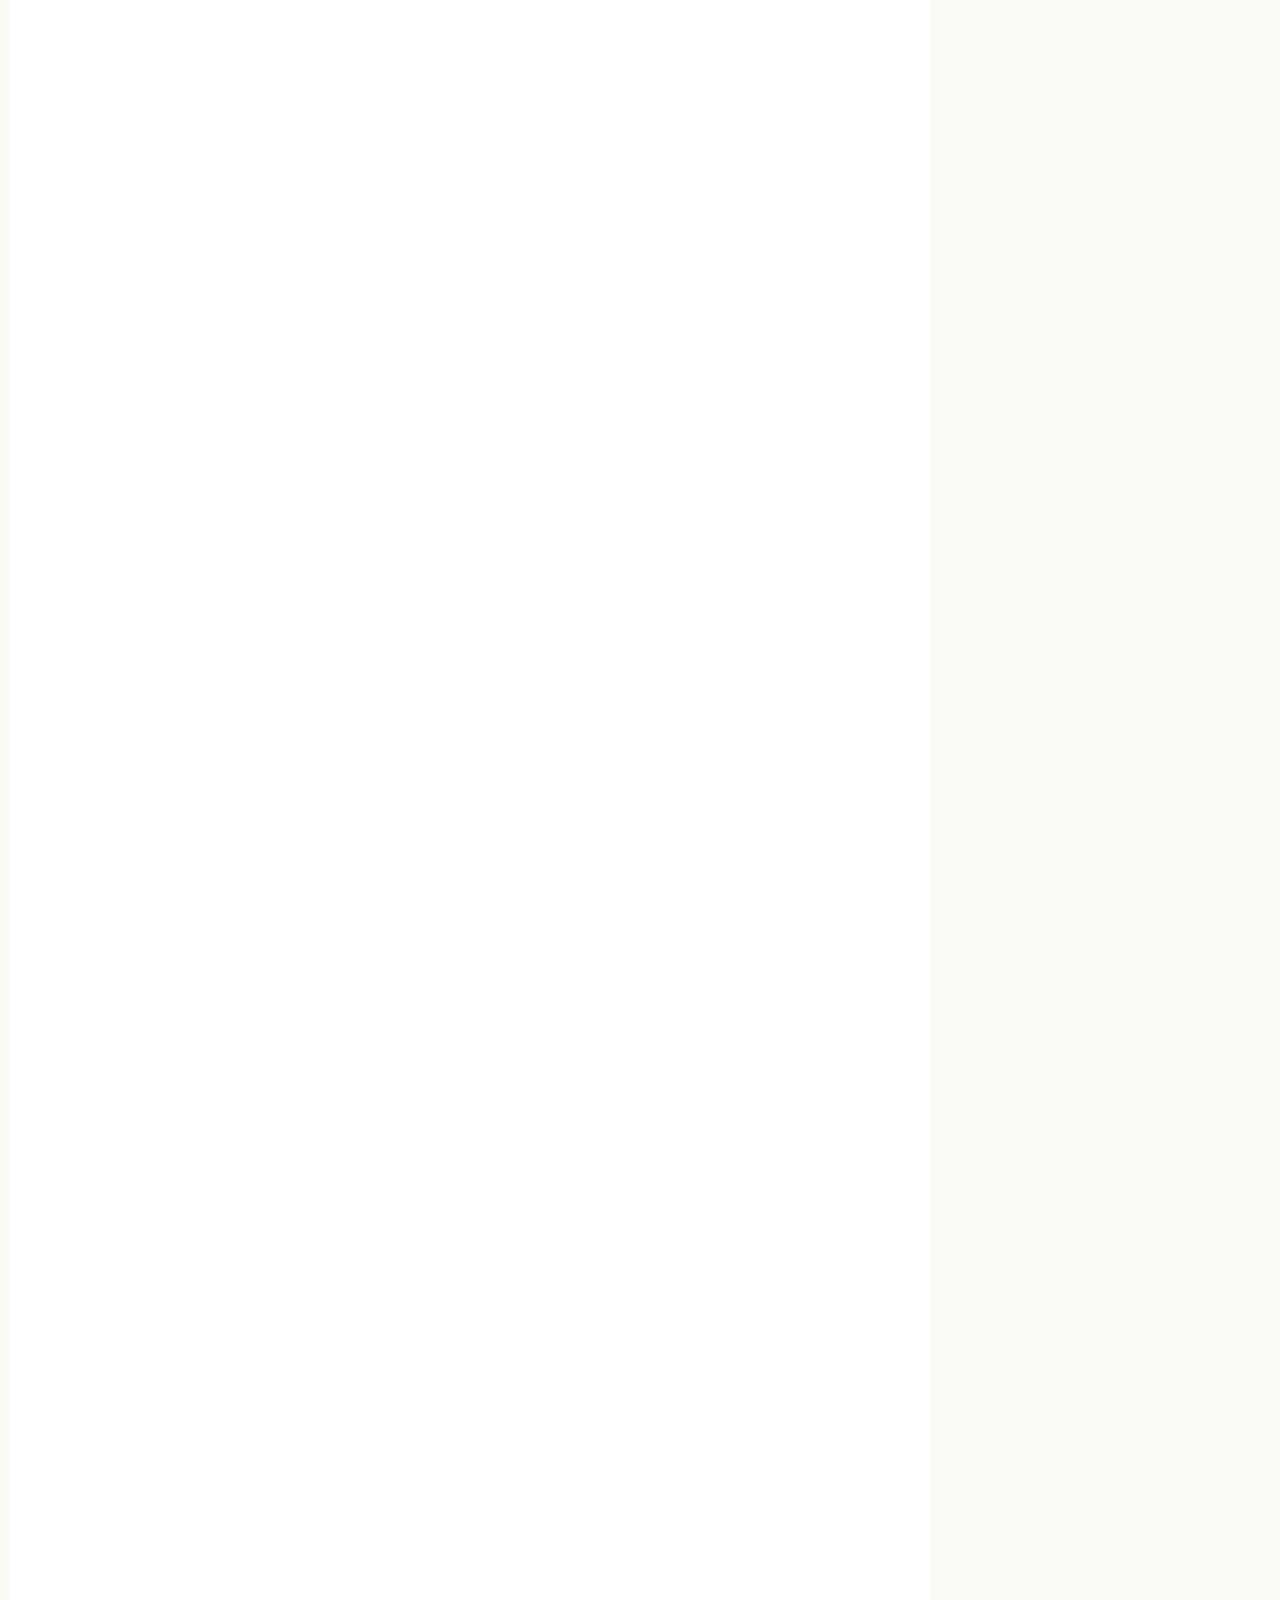
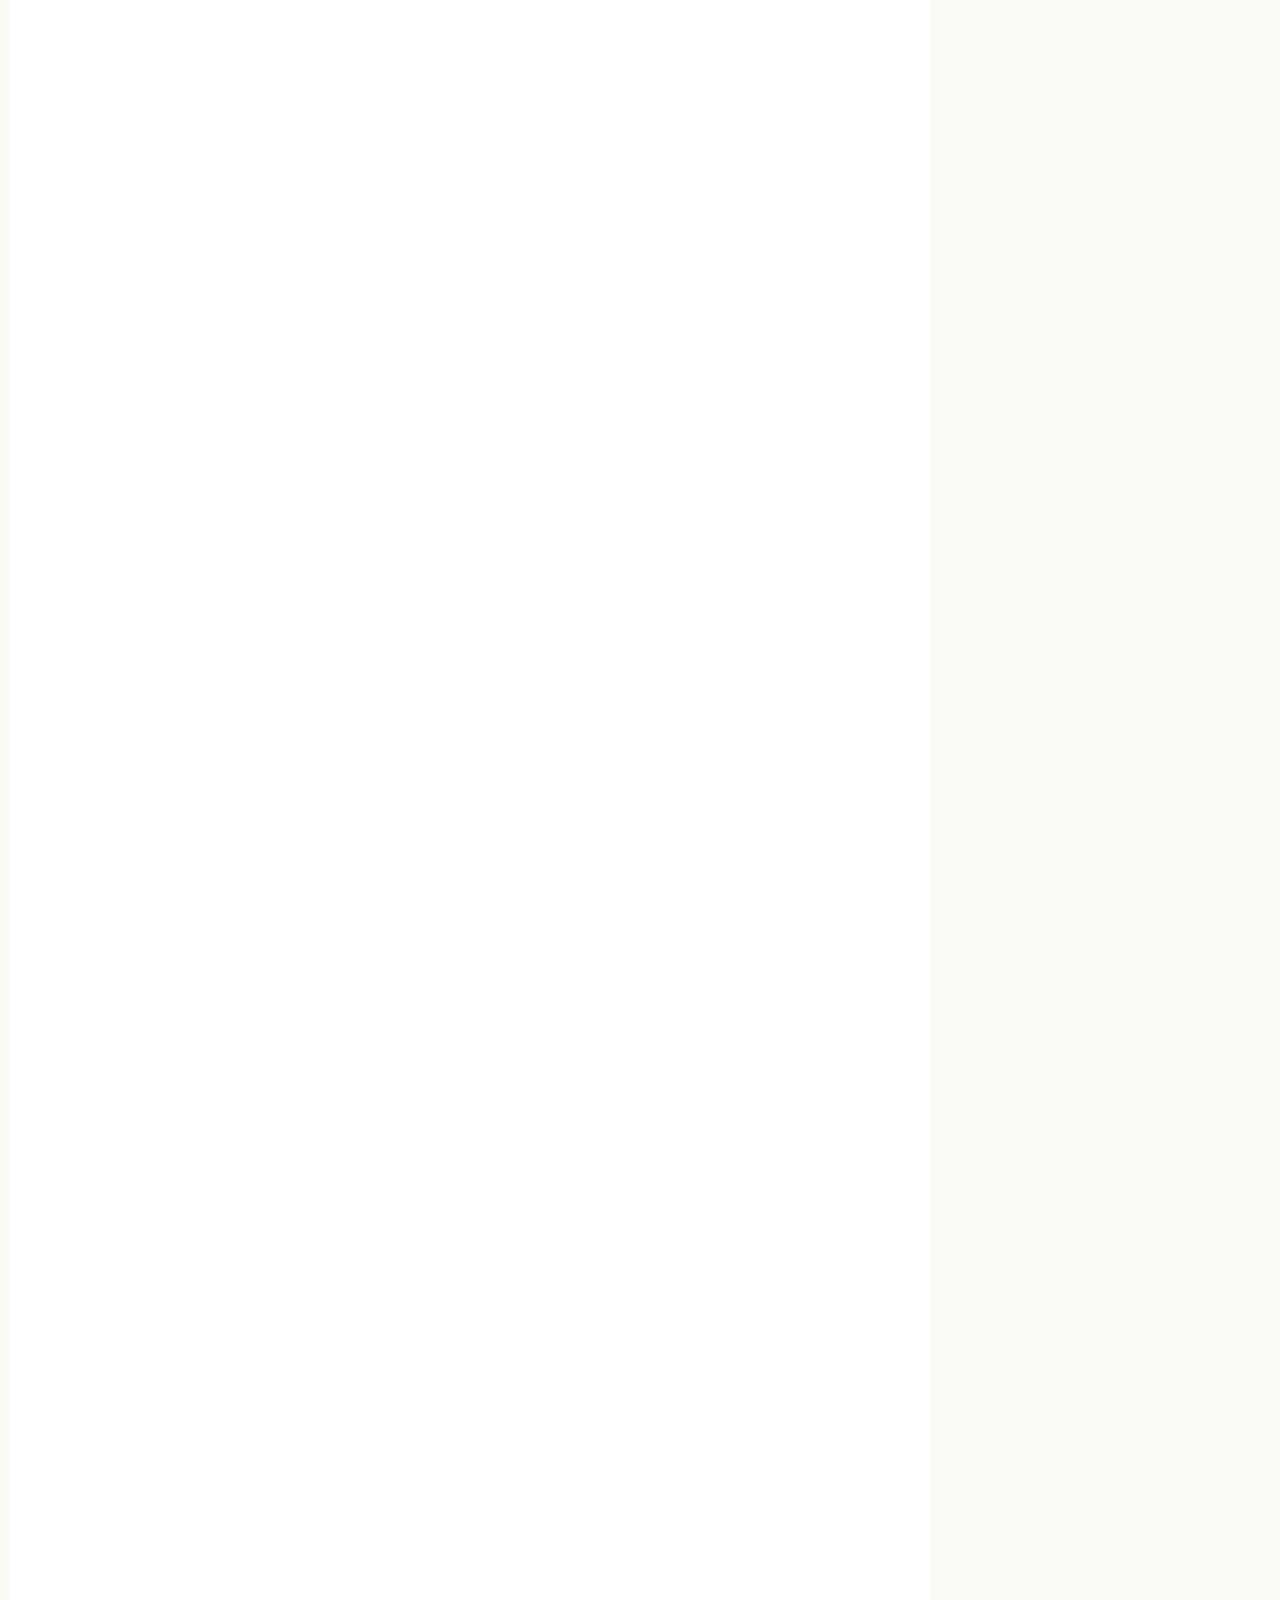
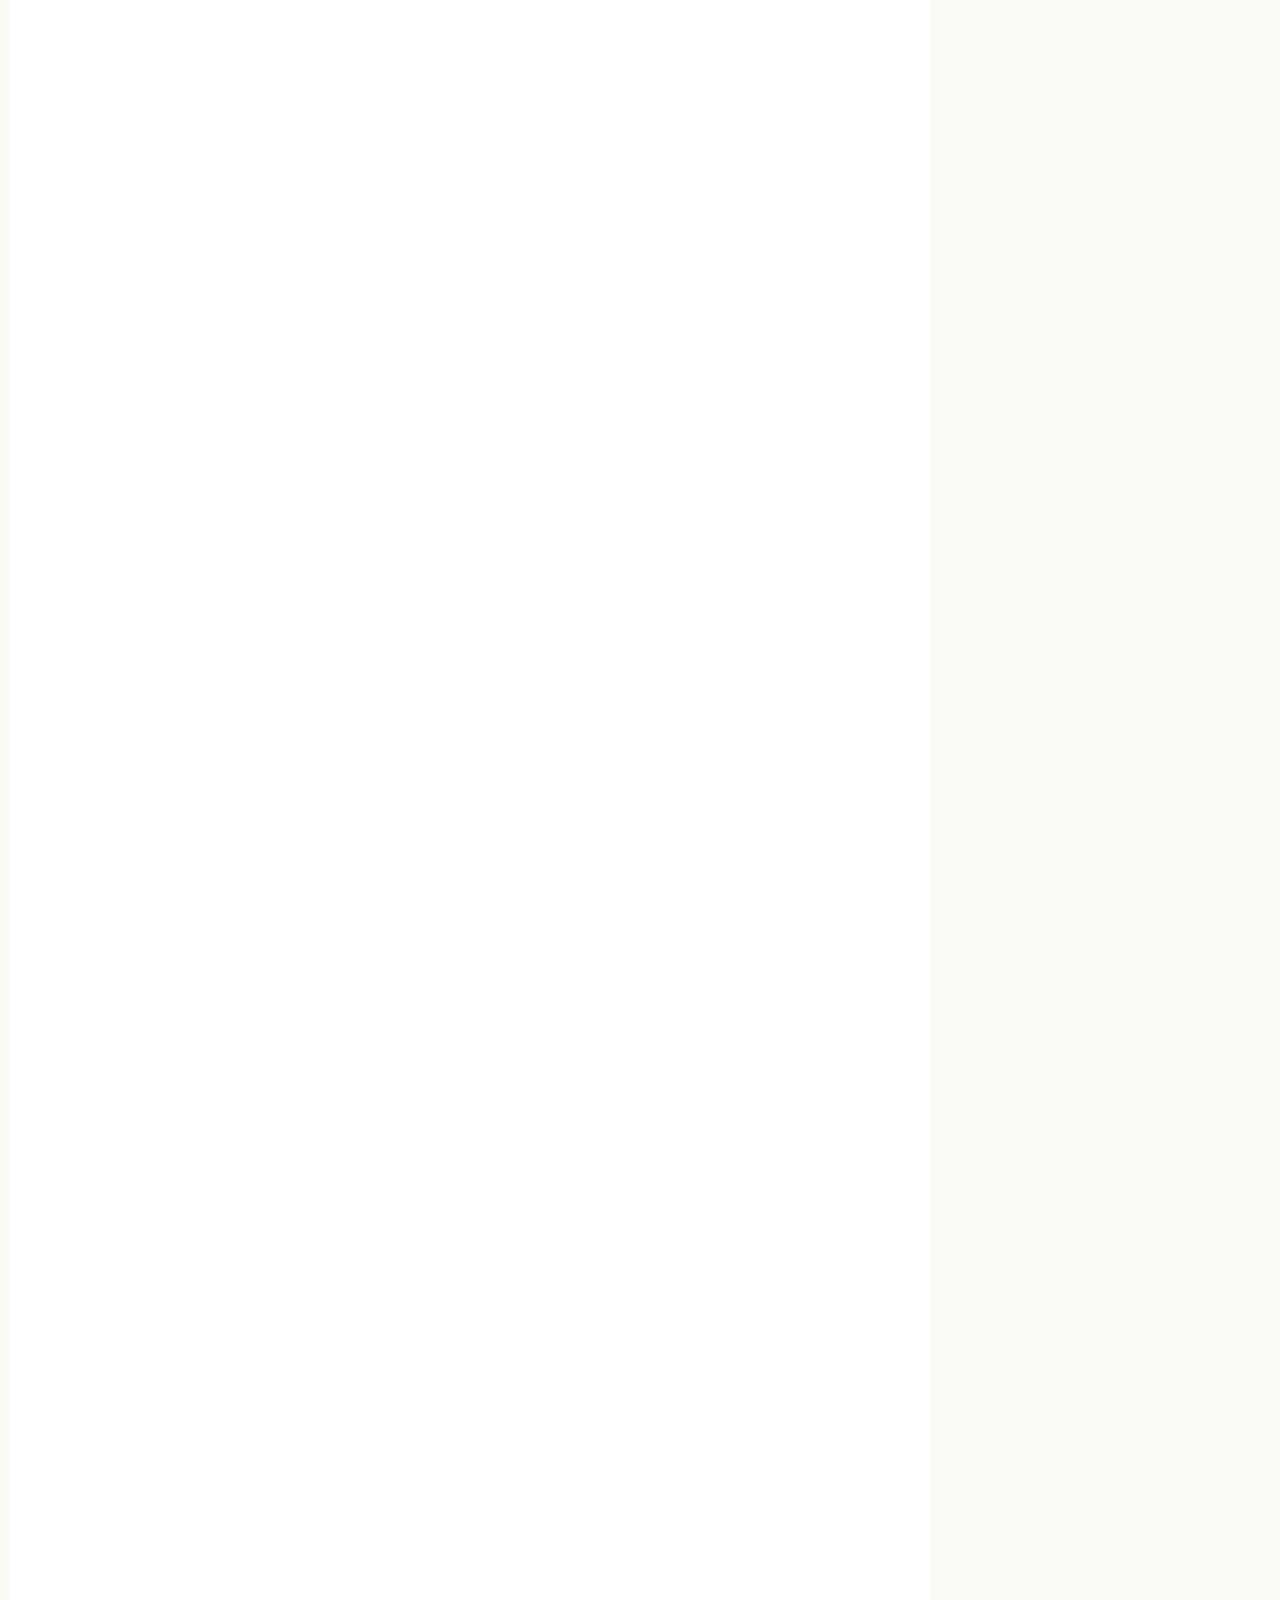
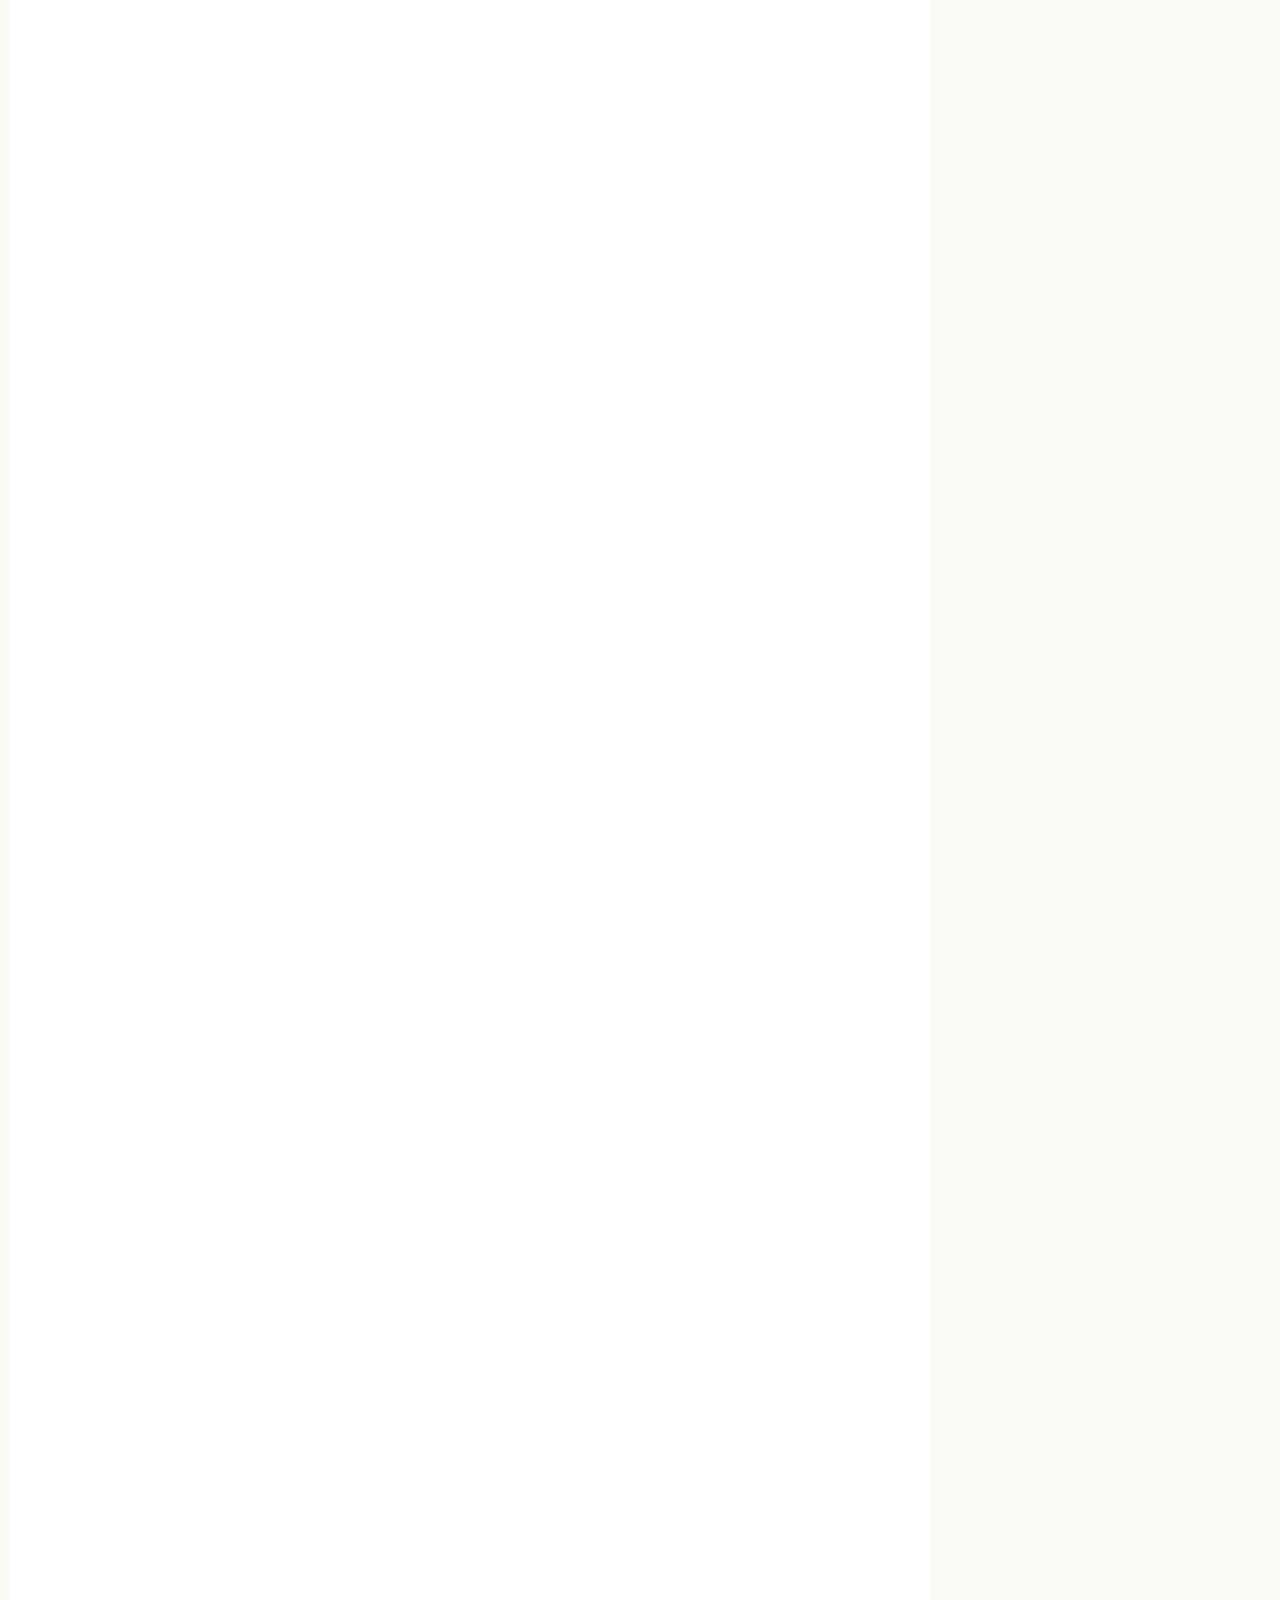
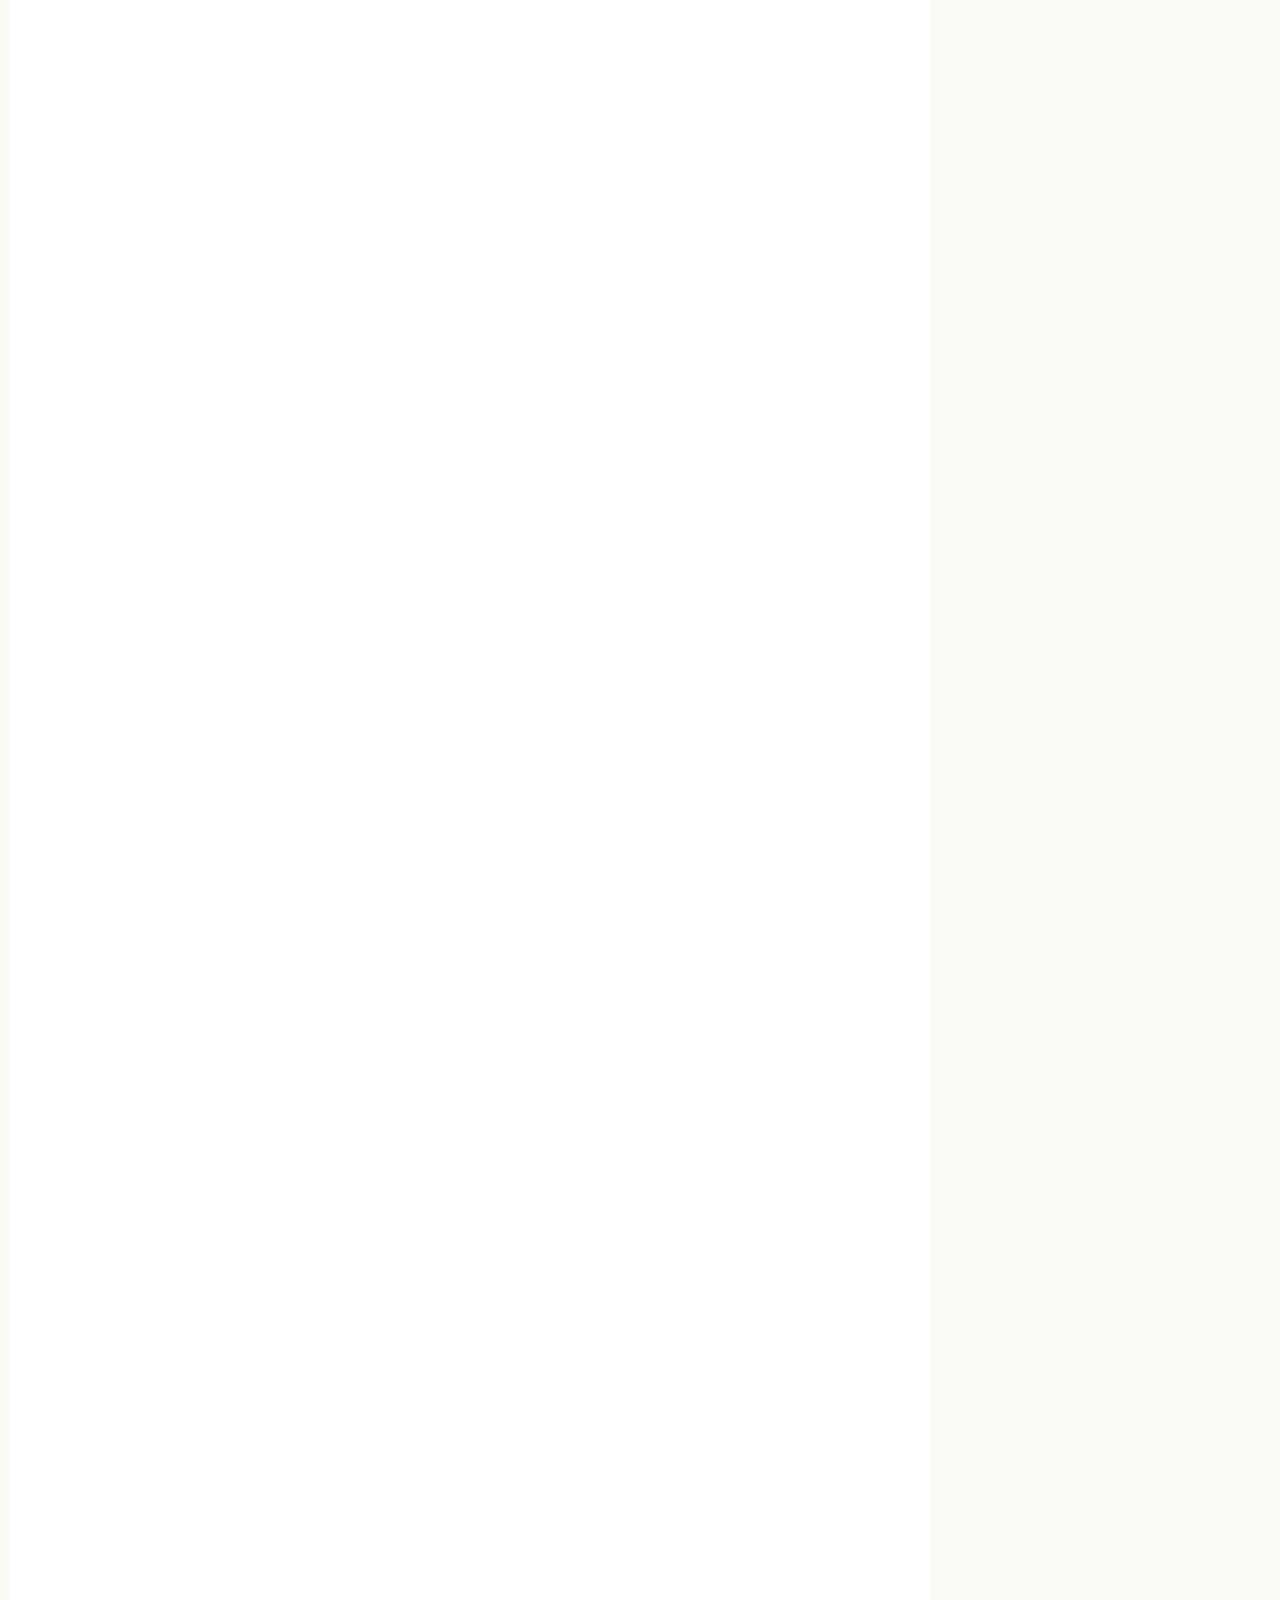
==== commit 88b2d696: "copy: aclarar que el modo Lápiz funciona con dedo también El title del botón decía solo "Apple Penci" ====
--- a/index.html
+++ b/index.html
@@ -120,9 +120,11 @@
   position: absolute;
   top: 0; left: 0;
   pointer-events: none;
+  touch-action: none;
   z-index: 50;
 }
-body.pencil-mode #ink-canvas{ pointer-events: auto }
+body.pencil-mode #ink-canvas{ pointer-events: auto; touch-action: none }
+body.pencil-mode main#doc-root{ touch-action: none }
 body.pencil-mode #editable-content{ caret-color: transparent }
 
 header.doc-header{
@@ -509,7 +511,7 @@
   <button class="swatch hl-green" id="hl-green" title="Resaltar verde"></button>
   <button class="swatch hl-pink" id="hl-pink" title="Resaltar rosa"></button>
   <span class="spacer"></span>
-  <button id="btn-pencil" title="L&aacute;piz (Apple Pencil)">&#9999;&#65039; L&aacute;piz</button>
+  <button id="btn-pencil" title="L&aacute;piz (Apple Pencil o dedo)">&#9999;&#65039; L&aacute;piz</button>
   <button id="btn-audio" title="Grabar comentario de audio">&#127908; Audio</button>
   <span class="spacer"></span>
   <button id="btn-undo" title="Deshacer">&#8630; Deshacer</button>
@@ -544,7 +546,7 @@
           <li>Edita el texto directamente, como en Google Docs. El estado se autoguarda en este iPad.</li>
           <li>Selecciona texto y toca un color para resaltar (amarillo, verde, rosa).</li>
           <li>Selecciona texto y toca &laquo;Comentario&raquo; para anclar una nota; aparece en la barra lateral.</li>
-          <li>Toca &laquo;L&aacute;piz&raquo; para activar el modo Apple Pencil y dibujar sobre el documento. T&oacute;calo de nuevo para volver a editar texto.</li>
+          <li>Toca &laquo;L&aacute;piz&raquo; para activar el modo dibujo (Apple Pencil o dedo) y trazar sobre el documento. T&oacute;calo de nuevo para volver a editar texto.</li>
           <li>Toca &laquo;Audio&raquo; para grabar un comentario de voz anclado a la secci&oacute;n actual. Vuelve a tocarlo para detener.</li>
           <li>Cuando termines, toca &laquo;Exportar&raquo; para bajar un JSON con todas tus anotaciones y m&aacute;ndalo a Pedro.</li>
         </ol>
